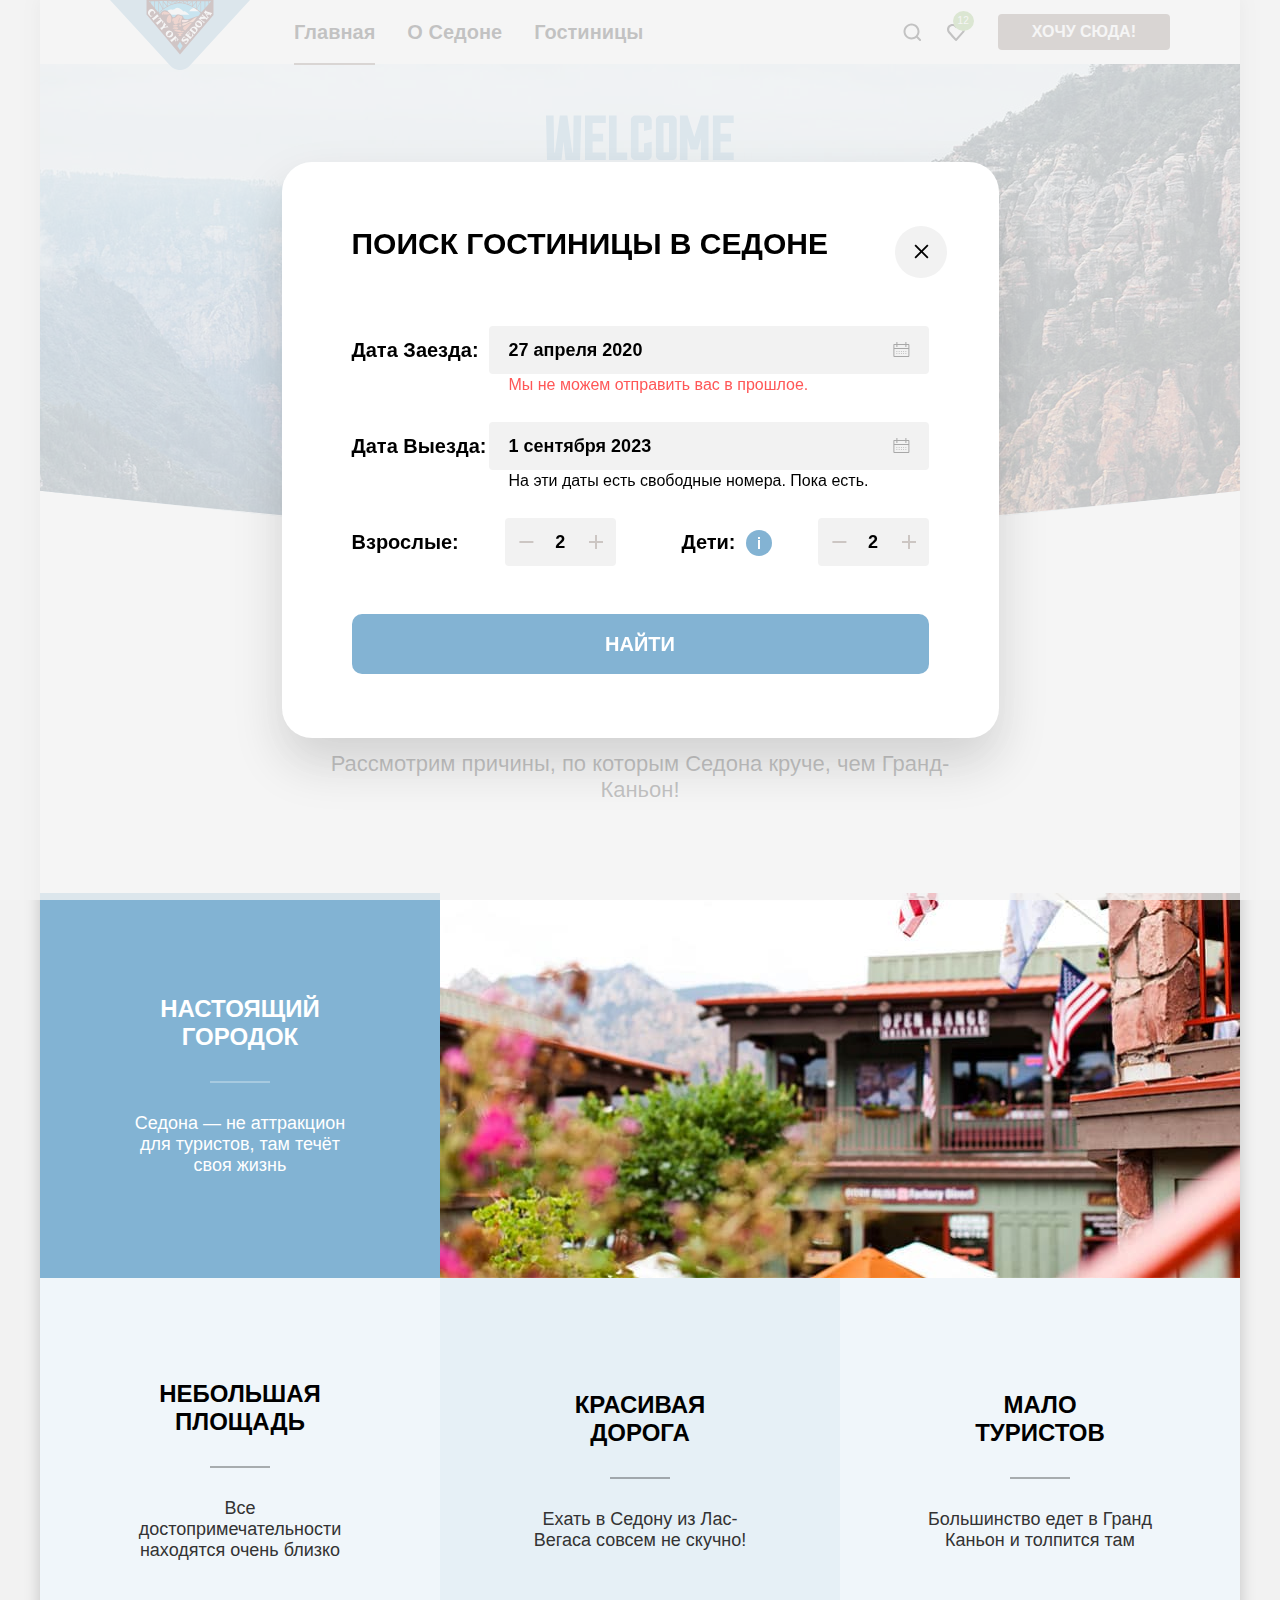
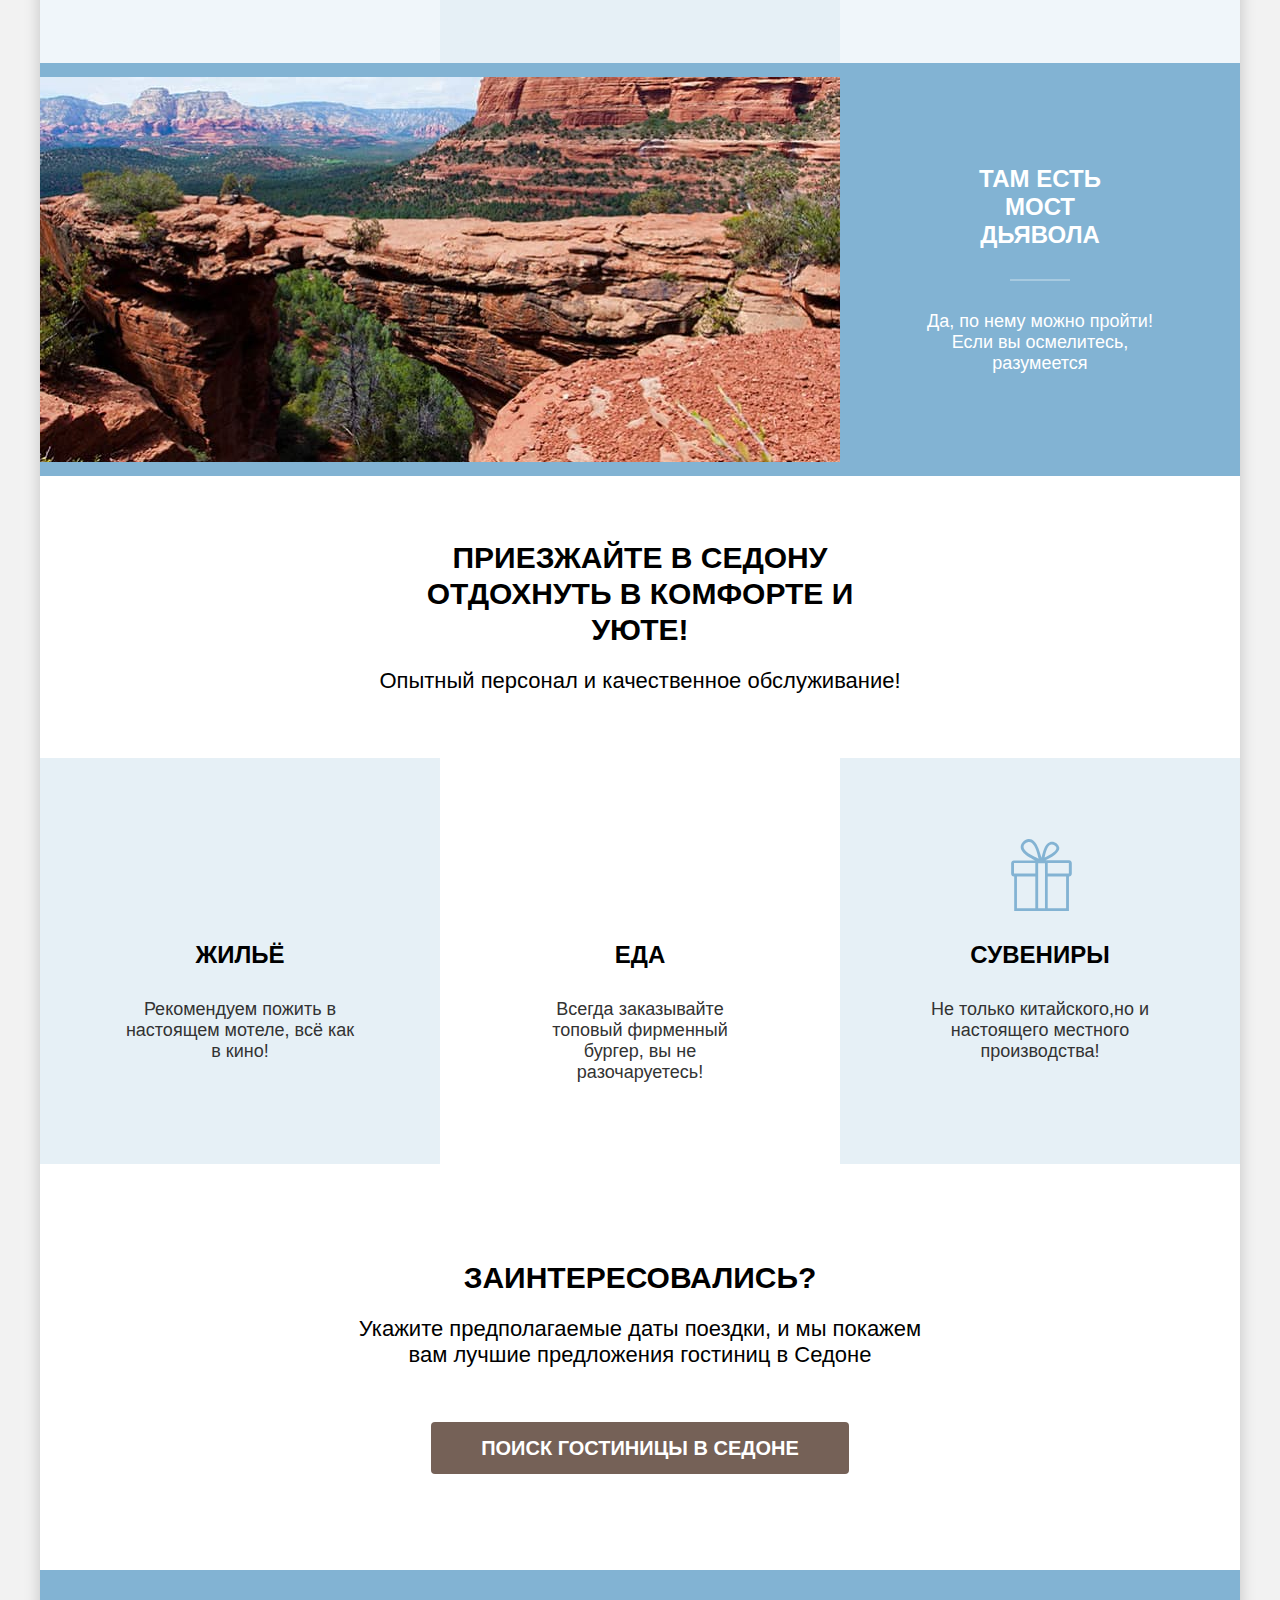
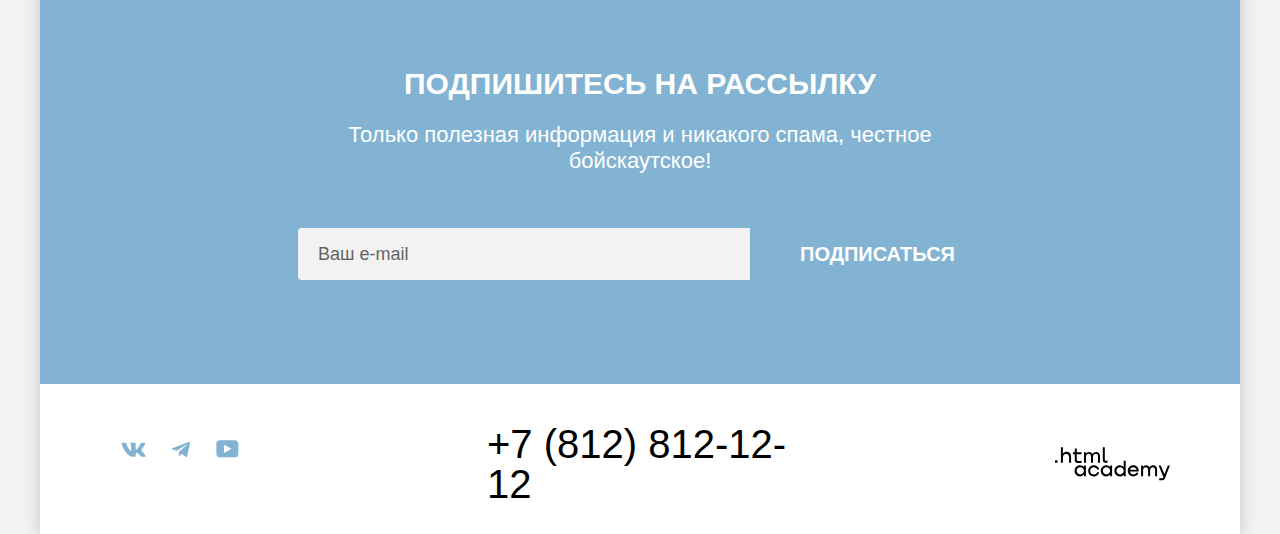
==== index.html @ e17eae59 "add fav icon" ====
<!DOCTYPE html>
<html lang="ru">
  <head>
    <meta charset="utf-8">
    <link rel="stylesheet" href="styles/styles.css">
    <link rel="icon" href="favicon.ico">
    <title>HTML Academy: Седона</title>
  </head>
  <body>
    <div class="page-container">
      <!-- Хедер -->
      <header class="header">
        <nav class="navigation">
          <div class="navigation-site-wraper">
            <img src="images/logo.svg" width="140" height="70" alt="Логотип города Седона">
            <ul class="navigation-list">
              <li class="navigation-item">
                <a class="navigation-link current" href="#">Главная</a>
              </li>
              <li class="navigation-item">
                <a class="navigation-link" href="#">О Седоне</a>
              </li>
              <li class="navigation-item">
                <a class="navigation-link" href="catalog.html">Гостиницы</a>
              </li>
            </ul>
          </div>
          <ul class="user-actions-list">
            <li class="user-actions-item">
              <a class="user-navigation-link" href="#">
                <span class="visually-hidden">Поиск</span>
                <svg class="user-navigation-icon" aria-hidden="true" focusable="false" xmlns="http://www.w3.org/2000/svg" width="18" height="18" fill="none" viewBox="0 0 18 18"><path d="m18.5 17.008-3.7-3.68c1-1.292 1.7-2.983 1.7-4.872C16.5 4.08 12.9.5 8.5.5s-8 3.68-8 8.055c0 4.376 3.6 7.956 8 7.956 1.8 0 3.5-.597 4.9-1.69l3.7 3.679 1.4-1.492Zm-10-2.486c-3.3 0-6-2.685-6-5.967 0-3.282 2.7-5.967 6-5.967s6 2.685 6 5.967c0 3.282-2.7 5.967-6 5.967Z"/></svg>
              </a>
            </li>
            <li class="user-actions-item">
              <a class="user-navigation-link" href="#">
                <span class="visually-hidden">Избранное</span>
                <span class="quantity-likes">12</span>
                <svg class="user-navigation-icon" aria-hidden="true" focusable="false" xmlns="http://www.w3.org/2000/svg" width="18" height="17" fill="none" viewBox="0 0 18 17"><path d="M8.9 17c-.3 0-.6-.1-.8-.4-5.4-6.1-6.7-7.5-7-7.9C.4 7.8 0 6.6 0 5.4 0 2.4 2.4 0 5.5 0 6.8 0 8 .5 9 1.3 10 .5 11.3 0 12.5 0c3 0 5.5 2.4 5.5 5.4 0 1.3-.5 2.5-1.3 3.4l-7 7.9c-.2.2-.4.3-.8.3Zm-6-9.5c.3.4 3.5 4 6.1 6.9l6.2-7c.5-.5.7-1.2.7-2 0-1.8-1.5-3.3-3.3-3.3-1 0-2 .5-2.7 1.3-.3.3-.6.4-.9.4-.3 0-.6-.2-.8-.4-.7-.8-1.7-1.3-2.7-1.3-1.8 0-3.3 1.5-3.3 3.3-.1.9.3 1.6.7 2.1-.1 0-.1 0 0 0Z"/></svg>
              </a>
            </li>
            <li class="user-actions-item">
              <a href="#" class="user-button">Хочу сюда!</a>
            </li>
          </ul>

        </nav>
      </header>

      <!-- Основние содержание -->
      <main class="main-container">
        <section class="hero">
          <h1 class="visually-hidden">Седона - город в Аризоне</h1>
          <img class="welcome-image" src="images/welcome.svg" width="458" height="352" alt="Welcome to the gorgeous Sedona, because the Grand Canyon sucks!">
        </section>
        <!-- Блок приемуществ -->
        <section class="advantages">
          <h2 class="visually-hidden">Приемущества</h2>
          <div class="advantages-description-wraper">
            <p class="section-title">Седона — небольшой городок в Аризоне,
            заслуживающий большего!</p>
            <p class="section-description">Рассмотрим причины, по которым Седона круче, чем Гранд-Каньон!</p>
          </div>
          <ul class="advantages-list">
            <li class="advantages-item advantages-background">
              <div class="advantages-wraper">
                <h3 class="advantages-title">Настоящий городок</h3>
                <p class="advantages-description">Седона — не аттракцион для туристов, там течёт своя жизнь</p>
              </div>
              <img src="images/photo-1.jpg" width="800" height="385" alt="Улица с домами Седоны">
            </li>
            <li class="advantages-item">
              <div class="advantages-wraper">
                <h3 class="advantages-title">Небольшая площадь</h3>
                <p class="advantages-description">Все достопримечательности находятся очень близко</p>
              </div>
            </li>
            <li class="advantages-item background-modified">
              <div class="advantages-wraper">
                <h3 class="advantages-title">Красивая дорога</h3>
                <p class="advantages-description">Ехать в Седону из Лас-Вегаса совсем не скучно!</p>
              </div>
            </li>
            <li class="advantages-item">
              <div class="advantages-wraper">
                <h3 class="advantages-title">Мало туристов</h3>
                <p class="advantages-description">Большинство едет в Гранд Каньон и толпится там</p>
              </div>
            </li>
            <li class="advantages-item advantages-background rewerse">
              <div class="advantages-wraper">
                <h3 class="advantages-title">Там есть <br> мост дьявола</h3>
                <p class="advantages-description">Да, по нему можно пройти! Если вы осмелитесь, разумеется</p>
              </div>
              <img src="images/photo-2.jpg" width="800" height="385" alt="Каньон и мост дьявола">
            </li>
          </ul>
          <div class="second-title-wraper">
            <p class="section-title">Приезжайте в Седону отдохнуть в комфорте и уюте!</p>
            <p class="section-description">Опытный персонал и качественное обслуживание!</p>
          </div>
          <ul class="advantages-invitation-list">
            <li class="advantages-invitation-item background-modified">
              <div class="invitation-item-wraper">
                <h3 class="advantages-title">Жильё</h3>
                <p class="advantages-description">Рекомендуем пожить в настоящем мотеле, всё как в кино!</p>
              </div>
            </li>
            <li class="advantages-invitation-item">
              <div class="invitation-item-wraper">
                <h3 class="advantages-title">Еда</h3>
                <p class="advantages-description">Всегда заказывайте топовый фирменный бургер, вы не разочаруетесь!</p>
              </div>
            </li>
            <li class="advantages-invitation-item background-modified">
              <div class="invitation-item-wraper">
                <h3 class="advantages-title">Сувениры</h3>
                <p class="advantages-description">Не только китайского,но и настоящего местного производства!</p>
              </div>
            </li>
          </ul>
        </section>
        <!-- Блок поиск отеля -->
        <section class="search-hotel">
          <h2 class="visually-hidden">Поиск гостиницы в Седоне</h2>
          <div class="search-hotel-wraper">
            <p class="section-title">Заинтересовались?</p>
            <p class="section-description">Укажите предполагаемые даты поездки, и мы покажем вам лучшие предложения гостиниц в Седоне</p>
            <a href="catalog.html" class="search-link">Поиск гостиницы в Седоне</a>
          </div>
        </section>
        <!-- Блок подписки -->
        <section class="subscrible background">
          <div class="subscrible-wraper">
            <h2 class="section-title">Подпишитесь на рассылку</h2>
            <p class="section-description">Только полезная информация и никакого спама, честное бойскаутское!</p>
            <form class="subscrible-form" action="https://echo.htmlacademy.ru/" method="post">
              <label class="visually-hidden" for="email-subscrible">Укажите ваш email</label>
              <input type="email" class="input-email" name="email" id="email-subscrible" placeholder="Ваш e-mail" required>
              <button type="submit" class="subscrible-button">Подписаться</button>
            </form>
          </div>
        </section>
      </main>

      <!-- Подвал -->
      <footer class="footer">
        <div class="footer-wraper">
          <ul class="social-list">
            <li class="social-item">
              <a href="https://vk.com/htmlacademy" class="footer-social-link">
                <svg class="social-icon" aria-hidden="true" focusable="false" xmlns="http://www.w3.org/2000/svg" width="25" height="15" fill="none" viewBox="0 0 25 15"><path fill-rule="evenodd" d="M24.116 1.804c.166-.546 0-.948-.795-.948h-2.625c-.668 0-.976.347-1.143.73 0 0-1.335 3.196-3.226 5.272-.612.602-.89.793-1.224.793-.167 0-.418-.19-.418-.738V1.804c0-.656-.184-.948-.74-.948H9.817c-.417 0-.668.304-.668.593 0 .621.946.765 1.043 2.513V7.76c0 .833-.153.984-.487.984-.89 0-3.055-3.21-4.34-6.885-.249-.715-.5-1.003-1.172-1.003H1.566c-.75 0-.9.347-.9.73 0 .682.89 4.07 4.145 8.551 2.17 3.06 5.225 4.72 8.008 4.72 1.67 0 1.875-.369 1.875-1.004V11.54c0-.737.158-.884.687-.884.39 0 1.057.192 2.615 1.667 1.78 1.75 2.073 2.533 3.075 2.533h2.625c.75 0 1.126-.368.91-1.096-.238-.724-1.088-1.775-2.215-3.022-.612-.71-1.53-1.475-1.809-1.858-.389-.49-.278-.71 0-1.147 0 0 3.2-4.426 3.533-5.929h.001Z" clip-rule="evenodd"/></svg>
                <span class="visually-hidden">Вконтакте</span>
              </a>
            </li>
            <li class="social-item">
              <a href="https://t.me/htmlacademy " class="footer-social-link">
                <svg class="social-icon" aria-hidden="true" focusable="false" xmlns="http://www.w3.org/2000/svg" width="18" height="17" fill="none" viewBox="0 0 18 17"><path d="M16.785.956.84 7.104C-.248 7.541-.24 8.148.64 8.42l4.094 1.277 9.472-5.976c.448-.272.857-.126.52.173l-7.673 6.925H7.05l.002.001-.283 4.22c.414 0 .597-.19.829-.414l1.988-1.934 4.136 3.055c.762.42 1.31.205 1.5-.706l2.715-12.795c.278-1.114-.425-1.618-1.153-1.29Z"/></svg>
                <span class="visually-hidden">Телеграм</span>
              </a>
            </li>
            <li class="social-item">
              <a href="https://www.youtube.com/user/htmlacademyru" class="footer-social-link">
                <svg class="social-icon" aria-hidden="true" focusable="false" xmlns="http://www.w3.org/2000/svg" width="23" height="18" fill="none" viewBox="0 0 23 18"><path d="M18.94.356H3.507C1.647.356.333 1.95.333 3.756V13.85c0 1.913 1.314 3.506 3.174 3.506H19.16c1.642 0 3.174-1.593 3.174-3.4v-10.2c-.219-1.806-1.532-3.4-3.393-3.4ZM7.995 12.894V4.819l7.333 4.037-7.333 4.038Z"/></svg>
                <span class="visually-hidden">Ютуб</span>
              </a>
            </li>
          </ul>
          <div class="phone-wraper">
            <a href="tel:+78128121212" class="phone-link">+7 (812) 812-12-12</a>
          </div>
          <a href="https://htmlacademy.ru/" class="footer-logo-link">
            <svg class="academy-logo" aria-hidden="true" focusable="false" xmlns="http://www.w3.org/2000/svg" width="115" height="34" fill="none" viewBox="0 0 115 34"><path d="M0 13.256v2.6h2.5v-2.6H0ZM11.6 4.856c-1.6 0-2.8.7-3.6 1.7h-.1v-6.2h-2v15.5h2v-5.3c0-2.1 1.3-3.6 3.3-3.6 1.8 0 2.9 1.4 2.9 3.2v5.7h2v-6.1c.1-3-1.8-4.9-4.5-4.9ZM26.6 5.156h-4.8v-3.7h-2v3.8h-1.9v2h1.9v6c0 1.7 1 2.7 2.7 2.7h4.1v-2h-3.7c-.7 0-1.1-.4-1.1-1.1v-5.7h4.8v-2ZM41.1 4.956c-1.6 0-2.9.8-3.5 2.1h-.1c-.6-1.2-1.8-2.1-3.4-2.1-1.4 0-2.5.8-3.1 1.8h-.1v-1.6H29v10.6h2v-5.4c0-2 1-3.5 2.6-3.5 1.5 0 2.4 1 2.4 2.6v6.3h2v-5.6c0-2.4 1.4-3.3 2.6-3.3 1.5 0 2.4 1 2.4 2.6v6.3h2v-6.5c.1-2.5-1.4-4.3-3.9-4.3ZM47.8 13.056c0 1.7 1 2.7 2.8 2.7h2v-2h-1.7c-.7 0-1.1-.4-1.1-1.1V.356h-2v12.7ZM28.9 20.056c-.9-1.1-2.2-1.8-3.9-1.8-3.1 0-5.4 2.3-5.4 5.6s2.3 5.6 5.4 5.6c1.8 0 3-.8 3.8-1.9h.1v1.6h2v-10.6h-2v1.5Zm-3.6 7.4c-2.2 0-3.6-1.6-3.6-3.6s1.4-3.6 3.6-3.6 3.6 1.6 3.6 3.6c0 1.9-1.4 3.6-3.6 3.6ZM44.2 22.356c-.5-2.4-2.6-4.1-5.4-4.1-3.4 0-5.6 2.5-5.6 5.6 0 3.1 2.2 5.6 5.6 5.6 2.8 0 4.9-1.8 5.4-4.2h-2.1c-.4 1.3-1.7 2.3-3.3 2.3-2.2 0-3.6-1.6-3.6-3.6s1.4-3.6 3.6-3.6c1.6 0 2.8 1 3.3 2.2h2.1v-.2ZM55.1 20.056c-.9-1.1-2.2-1.8-3.9-1.8-3.1 0-5.4 2.3-5.4 5.6s2.3 5.6 5.4 5.6c1.8 0 3-.8 3.8-1.9h.1v1.6h2v-10.6h-2v1.5Zm-3.6 7.4c-2.2 0-3.6-1.6-3.6-3.6s1.4-3.6 3.6-3.6 3.6 1.6 3.6 3.6c0 1.9-1.5 3.6-3.6 3.6ZM68.7 20.156c-.9-1.1-2.2-1.9-3.9-1.9-3.1 0-5.4 2.3-5.4 5.6s2.2 5.6 5.4 5.6c1.7 0 3-.8 3.8-1.8h.1v1.5h2v-15.4h-2v6.4Zm-3.6 7.3c-2.2 0-3.6-1.6-3.6-3.6s1.4-3.6 3.6-3.6 3.6 1.6 3.6 3.6c-.1 2-1.5 3.6-3.6 3.6ZM78.3 18.256c-3.3 0-5.5 2.5-5.5 5.6 0 3 2.1 5.6 5.5 5.6 2.5 0 4.5-1.3 5.2-3.6h-2.1c-.5 1-1.6 1.6-3 1.6-1.9 0-3.3-1.3-3.4-2.9h8.8c.2-3.6-2-6.3-5.5-6.3Zm0 1.9c1.7 0 3 1 3.3 2.6h-6.5c.3-1.5 1.5-2.6 3.2-2.6ZM98.2 18.256c-1.6 0-2.9.8-3.6 2h-.1c-.6-1.2-1.8-2-3.4-2-1.4 0-2.5.7-3.1 1.8v-1.5h-1.9v10.6h2v-5.4c0-2 1-3.4 2.6-3.5 1.5 0 2.4 1 2.4 2.6v6.3h2v-5.6c0-2.4 1.4-3.3 2.6-3.3 1.5 0 2.4 1 2.4 2.6v6.3h2v-6.5c.1-2.6-1.4-4.4-3.9-4.4ZM109.4 27.356l-3.6-8.9h-2.2l4.8 11.6c-.3.9-.7 1.2-1.7 1.2h-2.5v2h2.5c1.8 0 2.8-.8 3.5-2.6l4.7-12.2h-2.1l-3.4 8.9Z"/></svg>
          </a>
        </div>
      </footer>
    </div>

    <div class="modal-container modal-container-close">
      <div class="modal modal-auth">
        <button class="modal-button-close">
          <span class="visually-hidden">Закрыть</span>
          <svg xmlns="http://www.w3.org/2000/svg" width="20" height="20" fill="none" viewBox="0 0 20 20"><path fill="#000" d="M17.49 4.783 16.198 3.49l-5.707 5.707-5.708-5.707L3.49 4.783l5.708 5.708-5.708 5.707 1.293 1.293 5.708-5.708 5.707 5.708 1.293-1.293-5.708-5.707 5.708-5.708Z"/></svg>
        </button>
        <section class="modal-content">
          <h2 class="modal-title">Поиск гостиницы в Седоне</h2>
          <form class="modal-form" action="https://echo.htmlacademy.ru/" method="post">

            <fieldset class="fild-group">
              <legend class="visually-hidden">Дата заезда</legend>
              <label class="fild-group-label" for="label-arrival">
                <span class="input-label">Дата заезда:</span>
                <span class="input-icon"><svg xmlns="http://www.w3.org/2000/svg" width="17" height="15" fill="none" viewBox="0 0 17 15"><path fill="#000" d="M6.143 10c.3 0 .5-.2.5-.5s-.2-.5-.5-.5-.5.2-.5.5.2.5.5.5Z"/><path fill="#000" d="M15.393 2h-2V0h-1v2h-8V0h-1v2h-2c-.6 0-1 .4-1 1v11c0 .5.4 1 1 1h14c.5 0 1-.5 1-1V3c0-.6-.5-1-1-1Zm0 12h-14V7h14v7Zm-14-8V3h2v2h1V3h8v2h1V3h2v3h-14Z"/><path fill="#000" d="M8.393 10c.3 0 .5-.2.5-.5s-.2-.5-.5-.5-.5.2-.5.5.2.5.5.5ZM10.643 10c.3 0 .5-.2.5-.5s-.2-.5-.5-.5-.5.2-.5.5.2.5.5.5ZM6.143 11c-.3 0-.5.2-.5.5s.2.5.5.5.5-.2.5-.5-.2-.5-.5-.5ZM3.893 10c.3 0 .5-.2.5-.5s-.2-.5-.5-.5-.5.2-.5.5.2.5.5.5ZM3.893 11c-.3 0-.5.2-.5.5s.2.5.5.5.5-.2.5-.5-.2-.5-.5-.5ZM8.393 11c-.3 0-.5.2-.5.5s.2.5.5.5.5-.2.5-.5-.2-.5-.5-.5ZM10.643 11c-.3 0-.5.2-.5.5s.2.5.5.5.5-.2.5-.5-.2-.5-.5-.5ZM12.893 10c.3 0 .5-.2.5-.5s-.2-.5-.5-.5-.5.2-.5.5.2.5.5.5ZM12.893 11c-.3 0-.5.2-.5.5s.2.5.5.5.5-.2.5-.5-.2-.5-.5-.5Z"/></svg></span>
                <input class="fild-booking-date" name="arrival date" type="text" id="label-arrival" value="27 апреля 2020" placeholder="Укажите дату" required>
              </label>
              <span class="warning-input message-error">Мы не можем отправить вас в прошлое.</span>
            </fieldset>

            <fieldset class="fild-group">
              <legend class="visually-hidden">Дата выезда</legend>
              <label class="fild-group-label" for="label-departure">
                <span class="input-label">Дата выезда:</span>
                <span class="input-icon"><svg xmlns="http://www.w3.org/2000/svg" width="17" height="15" fill="none" viewBox="0 0 17 15"><path fill="#000" d="M6.143 10c.3 0 .5-.2.5-.5s-.2-.5-.5-.5-.5.2-.5.5.2.5.5.5Z"/><path fill="#000" d="M15.393 2h-2V0h-1v2h-8V0h-1v2h-2c-.6 0-1 .4-1 1v11c0 .5.4 1 1 1h14c.5 0 1-.5 1-1V3c0-.6-.5-1-1-1Zm0 12h-14V7h14v7Zm-14-8V3h2v2h1V3h8v2h1V3h2v3h-14Z"/><path fill="#000" d="M8.393 10c.3 0 .5-.2.5-.5s-.2-.5-.5-.5-.5.2-.5.5.2.5.5.5ZM10.643 10c.3 0 .5-.2.5-.5s-.2-.5-.5-.5-.5.2-.5.5.2.5.5.5ZM6.143 11c-.3 0-.5.2-.5.5s.2.5.5.5.5-.2.5-.5-.2-.5-.5-.5ZM3.893 10c.3 0 .5-.2.5-.5s-.2-.5-.5-.5-.5.2-.5.5.2.5.5.5ZM3.893 11c-.3 0-.5.2-.5.5s.2.5.5.5.5-.2.5-.5-.2-.5-.5-.5ZM8.393 11c-.3 0-.5.2-.5.5s.2.5.5.5.5-.2.5-.5-.2-.5-.5-.5ZM10.643 11c-.3 0-.5.2-.5.5s.2.5.5.5.5-.2.5-.5-.2-.5-.5-.5ZM12.893 10c.3 0 .5-.2.5-.5s-.2-.5-.5-.5-.5.2-.5.5.2.5.5.5ZM12.893 11c-.3 0-.5.2-.5.5s.2.5.5.5.5-.2.5-.5-.2-.5-.5-.5Z"/></svg></span>
                <input class="fild-booking-date" name="date departure" type="text" id="label-departure" value="1 сентября 2023" placeholder="Укажите дату" required>
              </label>
              <span class="warning-input message">На эти даты есть свободные номера. Пока есть.</span>
            </fieldset>
            <div class="quantity-human-wraper">
              <fieldset class="fild-group">
                <legend class="visually-hidden">Количество взрослых</legend>
                <label class="number-adalts-label" for="adalts-quantity">
                  <span class="adalts-label">Взрослые:</span>
                  <button class="button-minus" type="button">
                    <svg xmlns="http://www.w3.org/2000/svg" width="20" height="20" fill="none" viewBox="0 0 20 20"><path class="minus-icon" d="M3.393 9v2h14V9h-14Z"/></svg>
                  </button>
                  <button class="button-plus" type="button">
                    <svg xmlns="http://www.w3.org/2000/svg" width="14" height="14" fill="none" viewBox="0 0 14 14"><path class="pluse-icon" d="M14 6H8V0H6v6H0v2h6v6h2V8h6V6Z"/></svg>
                  </button>
                  <input class="number-adalts" type="number" id="adalts-quantity" value="2">
                </label>
              </fieldset>

              <fieldset class="fild-group">
                <legend class="visually-hidden">Количество детей</legend>
                <label class="number-children-label" for="children-quantity">
                    <span class="children-label form-label-icon">Дети:
                      <span class="tooltip">
                        <button class="tooltip-toggle" type="button" aria-labelledby="tooltip-label-date">
                          <svg class="tooltip-icon" xmlns="http://www.w3.org/2000/svg" width="2" height="12" fill="none" viewBox="0 0 2 12"><path fill="#fff" fill-rule="evenodd" d="M0 0h2v2H0V0Zm2 12H0V3h2v9Z" clip-rule="evenodd"/></svg>
                        </button>
                        <span class="tooltip-text">
                          <span class="tooltip-figure" role="tooltip" id="tooltip-label-date"></span>
                          Укажите количество детей, которые будут с вами, возраст которых от 6 до 18 лет. Дети до 6 лет размещаются бесплатно.
                        </span>
                      </span>
                    </span>
                  <button class="button-minus" type="button">
                    <svg xmlns="http://www.w3.org/2000/svg" width="20" height="20" fill="none" viewBox="0 0 20 20"><path class="minus-icon" d="M3.393 9v2h14V9h-14Z"/></svg>
                  </button>
                  <button class="button-plus" type="button">
                    <svg xmlns="http://www.w3.org/2000/svg" width="14" height="14" fill="none" viewBox="0 0 14 14"><path class="pluse-icon" d="M14 6H8V0H6v6H0v2h6v6h2V8h6V6Z"/></svg>
                  </button>
                  <input class="number-children" type="number" id="children-quantity" value="2">
                </label>
              </fieldset>
            </div>
            <button class="submit-booking-btn" type="submit">Найти</button>
          </form>
        </section>
      </div>
    </div>
  </body>
</html>
---- styles/styles.css ----
@font-face {
  font-family: "PT Sans";
  font-style: normal;
  font-weight: 400;
  src: url(../fonts/ptsans-400.woff2) format("woff2");
  font-display: swap;
}

@font-face {
  font-family: "PT Sans";
  font-style: normal;
  font-weight: 700;
  src: url("../fonts/ptsans-700.woff2") format("woff2");
  font-display: swap;
}

html {
  height: 100%;
}

body {
  font-family: "PT Sans", sans-serif;
  font-size: 18px;
  line-height: 21px;
  font-weight: 400;
  font-style: normal;
  color: #000000;
  background-color: #f2f2f2;

  margin: 0;
  height: 100%;
}

.page-container {
  width: 1200px;
  margin: 0 auto;
  min-height: 100%;

  background-color: #ffffff;
  box-shadow: 0 0 15px rgba(0,0,0,0.2);
  display: flex;
  flex-direction: column;
}

 .visually-hidden {
  position: absolute;
  width: 1px;
  height: 1px;
  margin: -1px;
  padding: 0;
  border: 0;
  clip: rect(0 0 0 0);
  overflow: hidden;
}

/* header */

.header {
  position: relative;
}

.navigation {
  display: flex;
  justify-content: space-between;
  width: 1060px;
  margin: 0 auto;
}

.navigation-site-wraper {
  display: flex;
  width: 600px;
  gap: 28px;
}

.navigation-site-wraper img {
  margin-bottom: -6px;
  z-index: 1;
}

.navigation-list {
  display: flex;
  flex-wrap: wrap;
  margin: 0;
  padding: 0;
  list-style-type: none;
}

.navigation-link {
  font-size: 20px;
  line-height: 24px;
  font-weight: 700;
  display: block;
  padding: 20px 16px;
  color: #000;
  text-decoration: none;
  position: relative;
}

.user-navigation-link {
  display:block;
  position: relative;
  min-width: 20px;
  min-height: 20px;
  padding: 22px 12px;
}

.user-navigation-icon {
  fill: #000;
}

.user-navigation-link:hover  .user-navigation-icon{
  fill: #615048;
}

.user-navigation-link:active  .user-navigation-icon{
  fill: #615048;
  opacity: 0.3;
}

.quantity-likes {
  position: absolute;
  top: 11px;
  right: 4px;
  font-size: 10px;
  font-weight: 400;
  line-height: 10px;
  color: #fff;
  padding: 5px;
  background-color: #7DB54F;
  border-radius: 50%;
  z-index: 1;
}

.user-navigation-icon {
  position: absolute;
  top: 0;
  right: 0;
  bottom: 0;
  left: 0;
  margin: auto;
}

.navigation-link.current::before {
  position: absolute;
  content: "";
  right: 16px;
  bottom: -1px;
  left: 16px;
  height: 2px;
  background-color: #756257;
  z-index: 1;
}

.user-actions-list {
  display: flex;
  flex-wrap: wrap;
  max-width: 300px;
  list-style-type: none;
  margin: 0;
  padding: 0;
}

.user-actions-item {
  min-width: 44px;
  min-height: 64px;
}

.user-button {
  display: block;
  font-size: 16px;
  font-weight: 700;
  font-family: inherit;
  text-transform: uppercase;
  background-color: #756157;
  margin: 14px 0 14px 20px;
  padding: 8px 34px;
  border-radius: 4px;
  line-height: 20px;
  color: #fff;
  text-decoration: none;
}

/* main */
/* section hero */
.main-container {
  flex-grow: 1;
}

.hero {
  padding-top: 51px;
  padding-bottom: 82px;
  background-image: url("../images/index_background.jpg");
  background-size: cover;
  background-repeat: no-repeat;
  background-color: #82B3D3;
  clip-path: polygon(50% 0%, 100% 0, 100% 88%, 79% 93.5%, 79% 88.5%, 50% 100%, 21% 88.5%, 21% 93.5%, 0 88%, 0 0);
}

.welcome-image {
  display: block;
  margin: 0 auto;
}

/* sections advantages */

.advantages-description-wraper {
  width: 651px;
  padding: 69px 0;
  margin: 0 auto 21px;
}

.section-title {
  font-size: 30px;
  font-weight: 700;
  line-height: 36px;
  text-transform: uppercase;
  text-align: center;
  margin: 0 auto;
  margin-bottom: 25px;
}

.section-description {
  font-size: 22px;
  line-height: 26px;
  text-align: center;
  margin: 0;
}

/* advantages second */

.advantages-list {
  margin: 0;
  padding: 0;
  list-style-type: none;

  display: flex;
  flex-wrap: wrap;
}

.advantages-item {
  background-color: #83B3D31F;
  width: 400px;
}

.advantages-background {
  color: #fff;
  background-color: #82B3D3;

  display: flex;
  width: 1200px;
}

.advantages-wraper {
  display: flex;
  flex-direction: column;
  justify-content: center;
  padding: 102px 85px;
  min-width: 230px;
  min-height: 181px;

}

.advantages-background .advantages-description {
  color: #fff;
}

.advantages-background img {
  margin: auto;
}

.rewerse img{
  order: -1;
}

.advantages-invitation-list {
  display: flex;
  flex-wrap: wrap;
  list-style-type: none;
  margin: 0;
  padding: 0;
}

.advantages-invitation-item {
  width: 400px;
}

.invitation-item-wraper {
  display: flex;
  flex-direction: column;
  justify-content: end;
  min-width: 230px;
  min-height: 223px;
  padding: 81px 85px;
  position: relative;
}

.advantages-invitation-item:nth-child(1) .invitation-item-wraper::before {
  content: "";
  display: block;
  margin: 0 auto;
  margin-bottom: 30px;
  background-image: url(../images/advantage_icon1.svg);
  background-repeat: no-repeat;
  width: 75px;
  height: 72px;
}

.advantages-invitation-item:nth-child(2) .invitation-item-wraper::before {
  content: "";
  display: block;
  margin: 0 auto;
  margin-bottom: 30px;
  background-image: url(../images/advantage_icon2.svg);
  background-repeat: no-repeat;
  width: 75px;
  height: 72px;
}
.advantages-invitation-item:nth-child(3) .invitation-item-wraper::before {
  content: "";
  display: block;
  margin: 0 auto;
  margin-bottom: 30px;
  background-image: url(../images/advantage_icon3.svg);
  background-repeat: no-repeat;
  width: 75px;
  height: 72px;
}

.invitation-item-wraper .advantages-title {
  margin-bottom: 30px;
}

.invitation-item-wraper .advantages-description {
  margin-top: 0;
}
.background-modified {
  background-color: #83B3D333;
}

.advantages-title {
  font-size: 24px;
  line-height: 28px;
  margin: 0 auto;
  width: 175px;
  text-align: center;
  text-transform: uppercase;
  position: relative;
}

.advantages-list .advantages-title::after {
  display: block;
  content: "";
  margin: 0 auto;
  margin-top: 30px;
  margin-bottom: 30px;
  background-color: rgba(0, 0, 0, 0.3);
  width: 60px;
  height: 2px;
}

.advantages-background .advantages-title::after {
  display: block;
  content: "";
  margin: 0 auto;
  margin-top: 30px;
  margin-bottom: 30px;
  background-color: rgba(255, 255, 255, 0.3);
  width: 60px;
  height: 2px;
}

.advantages-description {
  box-sizing: border-box;
  font-size: 18px;
  line-height: 21px;
  margin: 0;
  text-align: center;
  color: #333;
}

.second-title-wraper {
  width: 651px;
  padding: 64px 0;
  margin: 0 auto;
}

.second-title-wraper .section-title {
  margin-bottom: 20px;
  width: 505px;
}


/* section search hotel */

.search-hotel-wraper {
  width: 592px;
  margin: 96px auto;
  text-align: center;
}

.search-hotel-wraper .section-title {
  margin-bottom: 20px;
}

.search-hotel-wraper .section-description {
  margin-bottom: 54px;
}

.search-link {
  display: inline-block;
  font-size: 20px;
  font-weight: 700;
  line-height: 36px;
  text-transform: uppercase;
  padding: 8px 50px;
  border-radius: 4px;
  color: #fff;
  text-decoration: none;
  background-color: #756157;
}

/* subscrible-section */

.subscrible {
  background-color: #82B3D3;
  color: #fff;
}

.subscrible.background {
  background-image: url(../images/subscribe_background.jpg);
  background-size: cover;
  background-repeat: no-repeat;
}

.subscrible-wraper {
  width: 684px;
  margin: 0 auto;
  padding-top: 96px;
  padding-bottom: 104px;
}

.subscrible-wraper .section-title {
  margin-bottom: 20px;
}

.subscrible-wraper .section-description {
  margin-bottom: 54px;
}

.subscrible-form {
  display: flex;
}

.input-email {
  box-sizing: border-box;
  font-family: inherit;
  font-size: 18px;
  font-weight: 400;
  line-height: 24px;
  width: 452px;
  border: none;
  background-color: #f2f2f2;
  padding: 12px 20px;
  border-radius: 4px 0 0 4px;
}

.input-email::placeholder {
  color: #000;
  opacity: 0.6;
}

.subscrible-button {
  width: 232px;
  font-size: 20px;
  font-weight: 700;
  line-height: 36px;
  text-transform: uppercase;
  color: #fff;
  font-family: inherit;
  background-color: #82B3D3;
  border: none;
  padding: 8px 50px;
  display: inline-block;
}

/* footer */

.footer-wraper {
  width: 1060px;
  margin: 40px auto 30px;

  display: flex;
  justify-content: space-between;
}

.social-list {
  display: flex;
  flex-wrap: wrap;
  min-width: 142px;
  max-width: 188px;
  list-style-type: none;
  margin: 5px 0;
  padding: 0;
}

.social-item {
  min-width: 47px;
  min-height: 40px;
}

.social-item a {
  display: block;
  position: relative;
  padding: 20px 11px;
}

.social-icon {
  position: absolute;
  top: 0;
  right: 0;
  bottom: 0;
  left: 0;
  margin: auto;
  fill: #83B3D3;
}

.phone-wraper {
  width: 333px;
  display: flex;
  flex-wrap: wrap;
  align-items: center;
}

.phone-wraper .phone-link {
  font-size: 40px;
  line-height: 40px;
  color:#000;
  text-decoration: none;
}

.footer-logo-link {
  display: block;
  position: relative;
  width: 115px;
  margin: 8px 0;
}

.academy-logo {
  position: absolute;
  top: 0;
  right: 0;
  bottom: 0;
  left: 0;
  margin: auto;
  fill: #000000;

}

/* hover buttons */

.user-button:hover,
.search-link:hover,
.read-more:hover {
  background-color: #615048;
}

.user-button:focus,
.search-link:focus,
.read-more.focus {
  background-color: #615048;
}

.user-button:active,
.search-link:active,
.read-more:active {
  background-color: #756157;
  color: rgba(255, 255, 255, 0.3);
}

.user-button:not([href]),
.search-link:not([href]),
.read-more:not([href]),
.favourites.current:not([href]),
.search-link:not([href]) {
  background-color: #E5E5E5;
  color: #fff;
}

.favourites.current:hover {
  background-color: #6C9E42;
}

.favourites.current:focus {
  background-color: #6C9E42;
}

.favourites.current:active {
  background-color: #7DB54F;
  color: rgba(255, 255, 255, 0.3);
}

.subscrible-button:hover,
.filter-button-submit:hover,
.favourites:hover,
.pagination-link:hover,
.submit-booking-btn:hover {
  background-color: #68A2CA;
}

.subscrible-button:focus,
.filter-button-submit:focus,
.favourites:focus,
.pagination-link:focus,
.submit-booking-btn:focus {
  background-color: #68A2CA;
}

.submit-booking-btn:focus {
  outline: none;
}

.submit-booking-btn:focus-visible {
  outline: 3px solid #83B3D3;
}

.pagination-link:focus {
  outline: 1px solid #82B3D3;
}

.subscrible-button:active,
.filter-button-submit:active,
.favourites:active,
.pagination-link:active,
.submit-booking-btn:active {
  background-color: #82B3D3;
  color: rgba(255, 255, 255, 0.3);
}

.filter-button-reset:hover {
  color: rgba(255, 255, 255, 0.6);
}

.filter-button-reset:focus {
  outline: 3px solid #83B3D3;
}

.filter-button-reset:focus:not(:focus-visible) {
  outline: none;
}

.filter-button-reset:focus-visible {
  outline: 3px solid #83B3D3;
}

.filter-button-reset:active {
  color: rgba(255, 255, 255, 0.3);
}

.filter-button-reset:disabled,
.filter-button-reset:disabled:active {
  color: rgba(255, 255, 255, 0.3);
}

.subscrible-button:disabled,
.subscrible-button:disabled:active,
.filter-button-submit:disabled {
  background-color: #E5E5E5;
  color: #fff;
}


.breadcrumbs-item a:hover {
  color: rgba(255, 255, 255, 0.6);
}

.breadcrumbs-item a:focus {
  color: rgba(255, 255, 255, 0.6);
  outline: none;
}

.breadcrumbs-item a:active{
  color: rgba(255, 255, 255, 0.3);
}

.footer-social-link:hover .social-icon{
  fill: #68A2CA;
}

.footer-social-link:focus .social-icon{
  fill: #68A2CA;
}

.footer-social-link:active .social-icon{
  fill: rgba(104, 162, 202, 0.3);
}

.phone-link:hover {
  color: #756157;
}

.phone-link:focus {
  color: #756157;
}

.phone-link:active {
  color:  rgba(117, 97, 87, 0.3);
}

.footer-logo-link:hover .academy-logo{
  fill: #756157;
}

.footer-logo-link:focus .academy-logo {
  fill: #756157;
}

.footer-logo-link:active .academy-logo {
  fill: rgba(117, 97, 87, 0.3);
}

/* catalog */

/* main */

/* filter */

.logo-link {
  margin-bottom: -7px;
}

.catalog-filter {
  background-color: #82B3D3;
  background-image: url(../images/filter_background.jpg);
  background-size: cover;
  background-repeat: no-repeat;
  color: #fff;
  padding: 35px 70px 70px;
}

.filter-title {
  font-size: 60px;
  line-height: 78px;
  margin: 0;
  margin-bottom: 8px;
}

.breadcrumbs-list {
  display: flex;
  font-size: 16px;
  list-style-type: none;
  margin: 0;
  margin-bottom: 40px;
  padding: 0;
}

.breadcrumbs-item {
  position: relative;
}

.breadcrumbs-item:after {
  content: "";
  position: absolute;
  top: 6px;
  right: 10px;
  width: 7px;
  height: 10px;
  background-image: url(../images/bread_crumbs_arrow.svg);
  background-repeat: no-repeat;
  background-position: center;
}

.breadcrumbs-item:last-child::after {
  content: none;
}

.breadcrumbs-link-home {
  display: block;
  position: relative;
  padding-top: 3px;
  padding-bottom: 3px;
  width: 13px;
  height: 15px;
  fill: #fff;
  margin-right: 28px;
}

.breadcrumbs-link-home:hover,
.breadcrumbs-link-home:focus  {
  opacity: 0.6;
}

.breadcrumbs-link-home:active {
  opacity: 0.3;
}

.breadcrumbs-icon-home {
  position: absolute;
  top: 0;
  right: 0;
  bottom: 0;
  left: 0;
  margin: auto;
}

.breadcrumbs-item a {
  color: #F2F2F2;
  text-decoration: none;
  margin-right: 28px;
}

.catalog-form-filter {
  width: 1060px;
  margin: 0 auto;

  display: flex;
  flex-wrap: wrap;
}

.form-group {
  min-width: 151px;
  border: none;
  margin: 0;
  margin-right: auto;
  padding: 0;
}

.form-column-margin {
  margin-right: 70px;
}

.form-group-price {
  width: 288px;
  border: none;
  margin: 0;
  margin-right: 70px;
  padding: 0;
}

.form-actions-button {
  width: 191px;
}

.form-name {
  font-size: 20px;
  font-weight: 700;
  line-height: 24px;
  text-transform: capitalize;
  padding: 0;
  margin-bottom: 32px;
}

.form-infrastructure-list {
  list-style-type: none;
  margin: 0;
  padding: 0;
}

.form-infrastructure-item:not(:last-child),
.form-bilding-item:not(:last-child) {
  margin-bottom: 16px;
}

.form-bilding-list {
  list-style-type: none;
  margin: 0;
  padding: 0;
}

.label-text {
  display: block;
  position: relative;
  padding-left: 36px;
  line-height: 23px;
}

.control-mark {
  position: absolute;
  width: 20px;
  height: 20px;
  background-color: #fff;
  border-radius: 4px;
  top: 2px;
  left: 0;
}

.label-text:hover {
  opacity: 0.6;
}

.label-text:active {
  opacity: 0.3;
}

.label-text:has(input[disabled]) {
  opacity: 0.3;
}

.control-input[type="checkbox"]:focus-visible + .control-mark {
  content: "";
  position: absolute;
  width: 20px;
  height: 20px;
  outline: 3px solid #83B3D3;
  border-radius: 4px;
}

.control-input[type="checkbox"]:checked + .control-mark::before,
.control-input[type="checkbox"]:checked + .control-mark::after {
  position: absolute;
  content: "";
  background-color: #3F5E72;
  height: 2px;
}

.control-input[type="checkbox"]:checked + .control-mark::before {
  rotate: 34deg;
  width: 5px;
  top: 11px;
  left: 5px;
}

.control-input[type="checkbox"]:checked + .control-mark::after {
  rotate: 307deg;
  width: 11px;
  top: 9px;
  left: 7px;
}

.control-mark-radio {
  position: absolute;
  width: 20px;
  height: 20px;
  background-color: #fff;
  border-radius: 50%;
  top: 2px;
  left: 0;
}

.control-input[type="radio"]:focus-visible + .control-mark-radio {
  content: "";
  position: absolute;
  width: 20px;
  height: 20px;
  outline: 3px solid #83B3D3;
  border-radius: 50%;
}

.control-input[type="radio"]:checked + .control-mark-radio::before {
  position: absolute;
  content: "";
  background-color: #3F5E72;
  height: 10px;
  width: 10px;
  top: 5px;
  left: 5px;
  border-radius: 50%;
}

.price-input-wraper {
  display: flex;
  margin-bottom: 44px;
}

.price-input-min,
.price-input-max {
  font: inherit;
  font-size: 18px;
  font-weight: 700;
  line-height: 24px;
  width: 143px;
  height: 48px;
  background-color: #fff;
  box-sizing: border-box;
  margin: 0;
  padding: 12px 38px 12px 20px;
  border: none;
  position: relative;
}

.price-input-min::-webkit-inner-spin-button,
.price-input-max::-webkit-inner-spin-button {
  appearance: none;
  margin: 0;
}

input[type="number"] {
  -moz-appearance: textfield;
}


.price-input-min {
  margin-right: 2px;
  border-radius: 4px 0 0 4px;
}

.price-input-max {
  border-radius: 0 4px 4px 0;
}

.label-number-min,
.label-number-max {
  position: relative;
}

.label-number-min:hover .price-input-min,
.label-number-max:hover .price-input-max{
  background-color: #E6E6E6;
}

.price-input-min:focus,
.price-input-max:focus {
  background-color: #E6E6E6;
  outline: 1px solid #83B3D3;
}

.label-number-min span {
  position: absolute;
  top: 12px;
  left: 106px;
  z-index: 1;
  line-height: 24px;
  color: rgba(0, 0, 0, 0.3);
}

.label-number-max span {
  position: absolute;
  top: 12px;
  right: 20px;
  z-index: 1;
  line-height: 24px;
  color: rgba(0, 0, 0, 0.3);
}

.range-scale {
  position: relative;
  width: 287px;
  height: 4px;
  background-color: rgba(255, 255, 255, 0.3);
}

.range-bar {
  position: absolute;
  height: 4px;
  background-color: #fff;
}

.range-toggle {
  position: absolute;
  width: 20px;
  height: 20px;
  border: none;
  background-color: #fff;
  border-radius: 4px;
  cursor: pointer;
}

.range-toggle:focus,
.range-toggle:active {
  outline: 3px solid #83B3D3;
}

.toggle-min {
  top: -8px;
  left: 0;
}

.toggle-max {
  top: -8px;
  right: 0;
}

.filter-button-submit {
  font-size: 16px;
  font-weight: 700;
  line-height: 20px;
  color: #fff;
  text-transform: uppercase;
  background-color: #82B3D3;
  font-family: inherit;
  border: none;
  border-radius: 4px;
  margin-top: 56px;
  margin-bottom: 32px;
  padding: 8px 50px;
}

.filter-button-reset {
  font-size: 16px;
  font-weight: 700;
  line-height: 20px;
  color: #fff;
  text-transform: uppercase;
  background-color: rgba(255, 255, 255, 0);
  font-family: inherit;
  border: none;
  border-radius: 4px;
  padding: 8px 58px;
}

/* catalog-cards */

/* catalog cards filter */


.catalog-cards {
  display: flex;
  flex-direction: column;
  padding: 50px 70px 60px;
}

.catalog-cards-filter {
  width: 1060px;
  margin: 0 auto;
  margin-bottom: 40px;
  display: flex;
  justify-content: space-between;
}

.cards-filter-wraper {
  display: flex;
  width: 522px;
}

.button-view-list {
  display: flex;
  flex-wrap: wrap;
  width: 160px;
  list-style-type: none;
  gap: 8px;
  margin: 0;
  padding: 0;
}

.view-item-link {
  display: block;
  box-sizing: border-box;
  width: 48px;
  height: 48px;
  border: 2px solid #E5E5E5;
  border-radius: 4px;
}

.view-item-link.button-view-selected {
  border: 2px solid #000;
}

.view-item-link:hover {
  border-color: #000;
}

.view-item-link:active {
  border-color: #000;
}

.view-item-link:focus {
  border-color: #68A2CA;
  outline: none;
}

.view-item-link:focus:not(:focus-visible) {
  border-color: #E5E5E5;
}

.view-item-link:focus-visible {
  border-color: #68A2CA;
  outline: none;
}


.sorting-plate {
  background-image: url(../images/sorting_plate.svg);
  background-repeat: no-repeat;
  background-position: center;
}

.sorting-slideshow {
  background-image: url(../images/sorting_slideshow.svg);
  background-repeat: no-repeat;
  background-position: center;
}

.sorting-list{
  background-image: url(../images/sorting_list.svg);
  background-repeat: no-repeat;
  background-position: center;
}

.catalog-title {
  font-size: 30px;
  line-height: 36px;
  text-transform: uppercase;
  margin: 6px 0;
}

.filter-sorting {
  font-family: inherit;
  color: #333;
  background-color: #fff;
  border-color: #E5E5E5;
  border-radius: 4px;
  border-width: 2px;
  font-size: 18px;
  font-weight: 400;
  line-height: 21px;
  width: 292px;
  height: 49px;
  padding: 12px 15px;
  padding-right: 35px;
  margin-right: 70px;
  appearance: none;
  background-image: url(../images/down_arrow.svg);
  background-repeat: no-repeat;
  background-position: right 20px center;
}

.filter-sorting:hover {
  border-color: #68A2CA;
}

.filter-sorting:focus {
  border-color: #68A2CA;
  outline: none;
}

.filter-sorting[disabled] {
  color: rgba(0, 0, 0, 0.30);
  border-color: rgba(0, 0, 0, 0.30);
}

/* cards */

/* .cards-list {
  display: flex;
  flex-wrap: wrap;
  gap: 20px;
  list-style-type: none;
  margin: 0;
  margin-bottom: 80px;
  padding: 0;
} */
/* На флексах */
/* на гридах */
.cards-list {
  display: grid;
  grid-template-columns: repeat(3, 1fr);
  gap: 20px;
  list-style-type: none;
  margin: 0;
  margin-bottom: 80px;
  padding: 0;
  position: relative;
}

.cards-list::after {
  content: "";
  position: absolute;
  bottom: -40px;
  width: 1060px;
  height: 1px;
  background-color: #E6E6E6;

}

/* на гридах карточки */
.cards-item {
  display: grid;
  grid-template-columns: repeat(2, 140px);
  grid-template-rows: 1fr;
  gap: 16px 20px;
  padding: 20px;
  box-shadow: 0 0 2px rgba(230, 230, 230, 1);
}


.cards-photo {
  display: block;
}

.cards-photo-link {
  grid-column: 1/-1;
}

.cards-title {
  font-size: 24px;
  margin: 0;
  padding: 0;
}

.cards-title-link {
  grid-column: 1/-1;
  font-size: 24px;
  line-height: 28px;

  color: #000;
  text-decoration: none;
}

.hotel {
  grid-column: 1/2;
}

.from {
  grid-column: 2/3;
  justify-self: end;
}

.read-more {
  grid-column: 1/2;
}

.favourites {
  grid-column: 2/3;
}

.stars {
  grid-column: 1/2;
}

.rating-ball {
  grid-column: 2/3;
  justify-self: end;
}


.read-more {
  display: block;
  box-sizing: border-box;
  font-size: 16px;
  font-weight: 700;
  font-family: inherit;
  line-height: 20px;
  text-transform: uppercase;
  color: #fff;
  text-decoration: none;
  background-color: #756157;
  padding: 8px 26px;
  border-radius: 4px;
  min-width: 140px;
  min-height: 36px;
}

.favourites {
  display: block;
  box-sizing: border-box;
  font-size: 16px;
  font-weight: 700;
  font-family: inherit;
  line-height: 20px;
  text-transform: uppercase;
  color: #fff;
  text-decoration: none;
  background-color: #82B3D3;
  padding: 8px 20px;
  border-radius: 4px;
}

.favourites.current {
  background-color: #7DB54F;
  padding: 8px 18px;
}


.rating-ball {
  font-size: 16px;
  line-height: 20px;
  color: #333;
  background-color: #F2F2F2;
  text-transform: uppercase;
  padding: 9px 22px 8px 23px;
  border-radius: 4px;
  margin: 0;
}

.stars {
  margin: 0;
  padding: 0;
}

.stars::before {
  content: "";
  display: block;
  height: 17px;
  margin: 10px 0;
  background-image: url(../images/ball-stars.svg);
  background-repeat: space no-repeat;
  background-size: contain;
}

.quantity-stars_5 {
  width: 107px;
}

.quantity-stars_4 {
  width: 89px;
}

.quantity-stars_3 {
  width: 66px;
}

.quantity-stars_2  {
  width: 43px;
}

.quantity-stars_1  {
  width: 34px;
}

/* pagination */

.pagination {
  display: flex;
  flex-wrap: wrap;
  gap: 8px;
  font-size: 20px;
  font-weight: 700;
  line-height: 36px;
  list-style-type:  none;
  margin: 0;
  padding: 0;
}

.pagination-item {
  display: flex;
  justify-content: center;
  align-items: center;
  min-width: 60px;
}

.pagination-link {
  color: #fff;
  padding: 12px 24px;
  border-radius: 4px;
  background-color: #82B3D3;
  text-decoration: none;
}

.pagination-link.current {
  color: #000;
  background-color: #F2F2F2;
}

.pagination-link.dotted {
  color: #000;
  background-color: #fff;
}

/* subscrible catalog */

.subscrible-catalog {
  color: #000;
  background-color: #fff;
}

/* modal container */

.modal-container {
  position: fixed;
  top: 0;
  left: 0;
  width: 100%;
  height: 100%;
  background-color: rgba(242, 242, 242, 0.8);
  z-index: 1;
  display: flex;
}
/* ////////////////////// */
/* .modal-container-close {
  display: none;
} */
/* ///////////////////// */
.modal {
  position: relative;
  margin: auto;
  padding: 64px 70px;
  background-color: #fff;
  border-radius: 30px;
  box-shadow: 0 25px 50px 0 rgba(0, 0, 0, 0.15);
}

.modal-auth {
  width: 717px;
  box-sizing: border-box;
}

.modal-button-close {
  position: absolute;
  top: 64px;
  right: 52px;
  width: 52px;
  height: 52px;
  background-color: #F2F2F2;
  border: none;
  border-radius: 50%;
  padding: 0;
  cursor: pointer;
}

.modal-title {
  margin: 0;
  margin-bottom: 64px;
  font-family: "PT Sans", sans-serif;
  font-size: 30px;
  line-height: 36px;
  font-weight: 700;
  text-transform: uppercase;
  color: #000;
  width: 682px;
}

.modal-content {
  display: flex;
  flex-direction: column;
}

.fild-group {
  display: flex;
  flex-direction: column;
  border: none;
  padding: 0;
  margin: 0;
}

.modal-form {
  display: flex;
  flex-direction: column;
  gap: 27px;
}

.quantity-human-wraper {
  display: flex;
  justify-content: space-between;
}

.fild-group-label,
.number-adalts-label,
.number-children-label {
  display: flex;
  align-items: center;
  font-family: "PT Sans", sans-serif;
  font-size: 20px;
  font-weight: 700;
  line-height: 24px;
  text-transform: capitalize;
  position: relative;
}

.fild-booking-date {
  box-sizing: border-box;
  border: none;
  background-color: #F2F2F2;
  width: 440px;
  height: 48px;
  border-radius: 4px;
  color: #000;
  font-family: "PT Sans", sans-serif;
  font-size: 18px;
  font-weight: 700;
  line-height: 24px;
  padding: 12px 20px;
}

.fild-booking-date::placeholder {
  opacity: 0.6;
}

.input-label {
  margin-right: auto;
}

.warning-input {
  box-sizing: border-box;
  width: 440px;
  margin-left: auto;
  padding-left: 20px;
}

.warning-input.message-error{
  color: #FF5757;
  font-family: "PT Sans", sans-serif;
  font-size: 16px;
}

.warning-input.message {
  font-family: "PT Sans", sans-serif;
  font-size: 16px;
}

.input-icon {
  position: absolute;
  box-sizing: border-box;
  top: 10px;
  right: 17px;
  padding: 2px 2px 3px;
  opacity: 0.3;
}

.number-adalts,
.number-children {
  box-sizing: border-box;
  border: none;
  background-color: #F2F2F2;
  width: 111px;
  height: 48px;
  border-radius: 4px;
  color: #000;
  font-family: "PT Sans", sans-serif;
  text-align: center;
  font-size: 18px;
  font-weight: 700;
  line-height: 20px;
  padding: 0 35px;
}

.number-adalts::-webkit-inner-spin-button,
.number-children::-webkit-inner-spin-button {
  appearance: none;
  margin: 0;
}

.adalts-label,
.children-label {
  margin-right: 46px;
}

.children-label {
  margin-right: 82px;
}

.button-minus,
.button-plus {
  box-sizing: border-box;
  position: absolute;
  background-color: transparent;
  padding: 0;
  border: none;
  cursor: pointer;
}

.button-minus {
  top: 14px;
  right: 80px;
}

.button-minus svg {
  display: block;
}

.minus-icon {
  fill: rgba(117, 97, 87, 0.3);
}

.button-plus {
  top: 14px;
  right: 10px;
  padding: 3px;
}

.button-plus svg {
  display: block;
}

.pluse-icon {
  fill: rgba(117, 97, 87, 0.3);
}


.submit-booking-btn {
  box-sizing: border-box;
  width: 577px;
  height: 60px;
  border: none;
  border-radius: 10px;
  color: #FFFFFF;
  background-color: #83B3D3;
  padding: 18px 77px;
  margin-top: 21px;
  font-family: "PT Sans", sans-serif;
  font-size: 20px;
  font-weight: 700;
  line-height: 24px;
  text-transform: uppercase;
}

.tooltip {
  position: absolute;
}

.tooltip-toggle {
  display: block;
  border: none;
  background-color: #83B3D3;
  padding: 0;
  margin: 0;
  margin-left: 10px;
  width: 26px;
  height: 26px;
  border-radius: 50%;
}

.tooltip-icon {
  display: block;
  width: 100%;
}

.tooltip-text {
  display: none;
  box-sizing: border-box;
  position: absolute;
  background-color: #333333;
  color: #fff;
  font-size: 16px;
  font-weight: 400;
  text-transform: none;
  line-height: 20px;
  padding: 19px 18px 21px 22px;
  width: 256px;
  border-radius: 10px;
  transform: translateX(-41%) translateY(11%);
  z-index: 1;
  box-shadow: 0 15px 30px 0 rgba(0, 0, 0, 0.30);
}

.tooltip-toggle:hover + .tooltip-text,
.tooltip-toggle:focus + .tooltip-text {
  display: block;
}

.tooltip-figure {
  display: block;
  position: absolute;
  width: 0;
  height: 0;
  border-left: 9px solid transparent;
  border-right: 9px solid transparent;
  border-bottom: 9px solid #333333;
  top: -8px;
  left: 118px;
  background-color: transparent;
}

.modal-button-close:hover {
  background-color: #E6E6E6;
}

.modal-button-close:focus {
  outline: none;
}

.modal-button-close:focus-visible {
  outline: 3px solid #83B3D3;
  background-color: #E6E6E6;
}

.modal-button-close:active svg {
  opacity: 0.3;
}

.fild-booking-date:hover {
  background-color: #E6E6E6;
}

.fild-booking-date:focus {
  outline: 3px solid #83B3D3;
  background-color: #E6E6E6;
}

.button-minus:hover .minus-icon,
.button-plus:hover .pluse-icon{
  fill: #000;
}

.button-minus:focus .minus-icon,
.button-plus:focus .pluse-icon{
  outline: none;
}

.button-minus:focus-visible,
.button-plus:focus-visible {
  outline: 3px solid #82B3D3;
  border-radius: 4px;
}

.button-minus:active .minus-icon,
.button-plus:active .pluse-icon{
  opacity: 0.2;
}
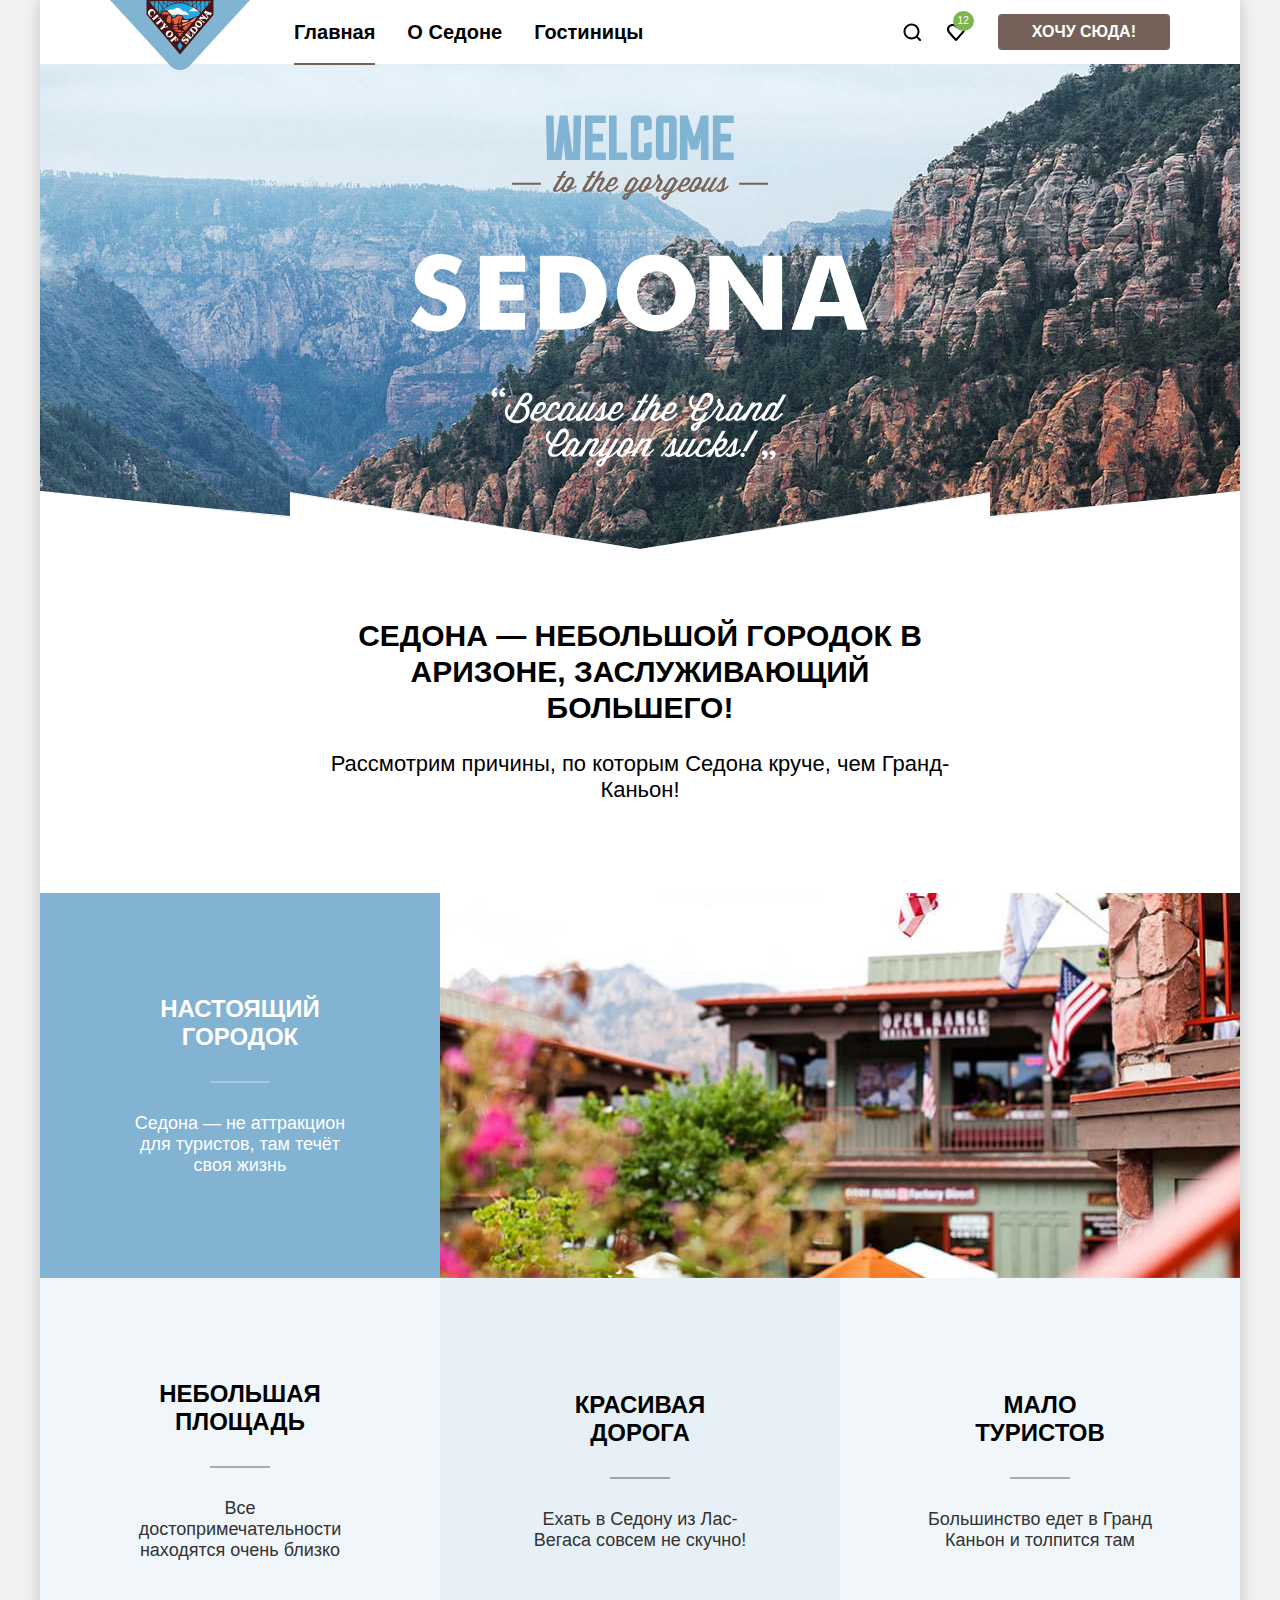
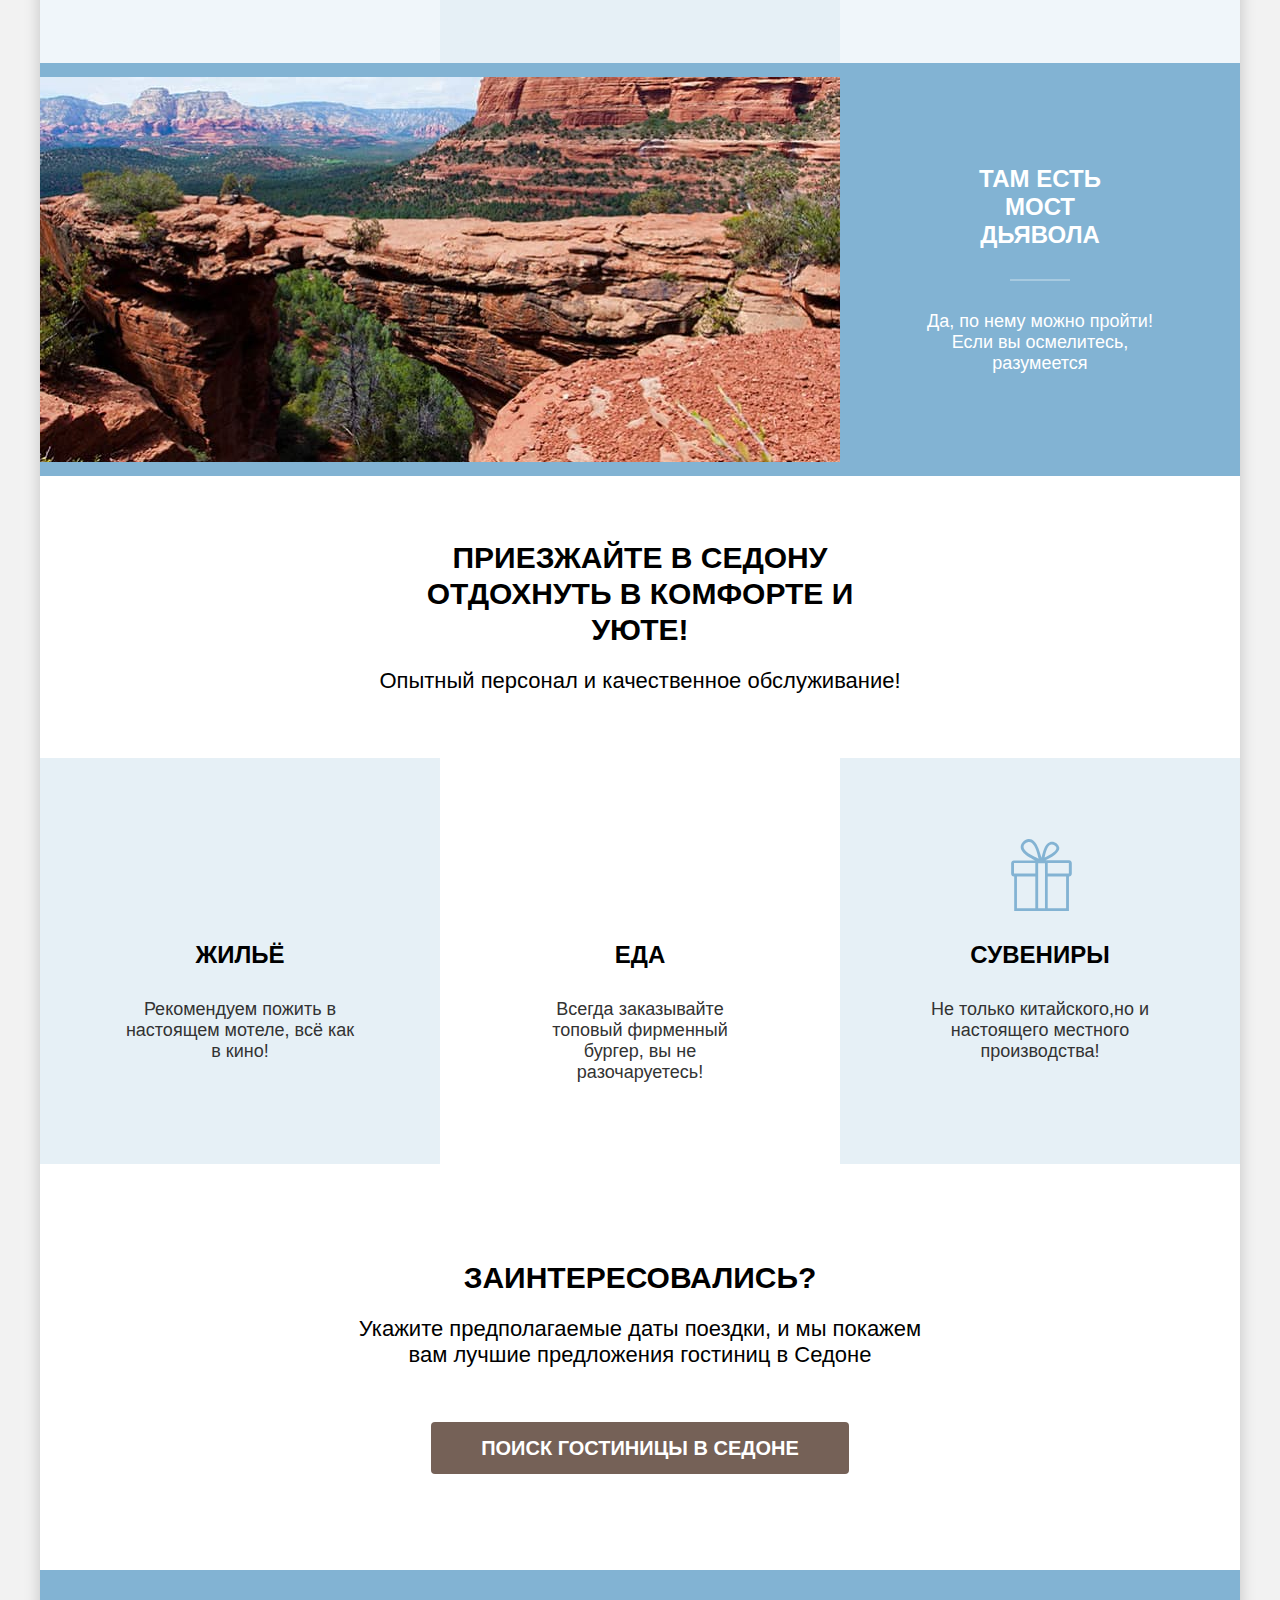
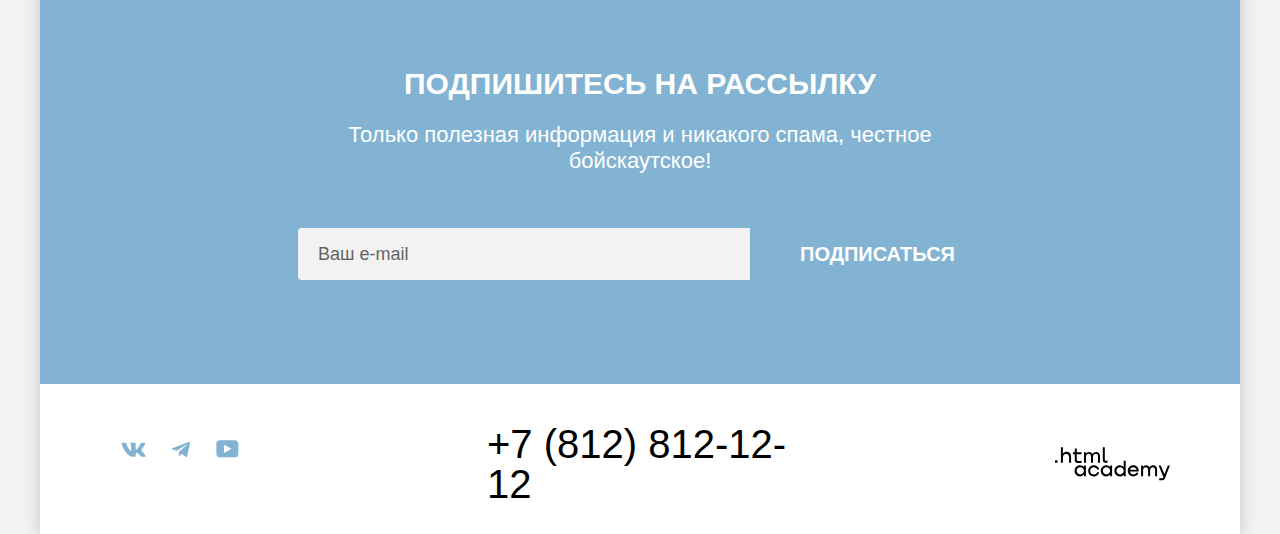
==== commit 57f088d3: "Merge pull request #24 from HomerSimpsonj/chapter_4_basic_styles" ====
--- a/index.html
+++ b/index.html
@@ -12,7 +12,9 @@
       <header class="header">
         <nav class="navigation">
           <div class="navigation-site-wraper">
-            <img src="images/logo.svg" width="140" height="70" alt="Логотип города Седона">
+            <a class="logo-link" href="index.html">
+              <img src="images/logo.svg" width="140" height="70" alt="Логотип города Седона">
+            </a>
             <ul class="navigation-list">
               <li class="navigation-item">
                 <a class="navigation-link current" href="#">Главная</a>
--- a/styles/styles.css
+++ b/styles/styles.css
@@ -96,6 +96,15 @@
   position: relative;
 }
 
+.navigation-link:hover {
+  color: #615048;
+}
+
+.navigation-link:active {
+  color: #615048;
+  opacity: 0.6;
+}
+
 .user-navigation-link {
   display:block;
   position: relative;
@@ -108,11 +117,11 @@
   fill: #000;
 }
 
-.user-navigation-link:hover  .user-navigation-icon{
+.user-navigation-link:hover  .user-navigation-icon {
   fill: #615048;
 }
 
-.user-navigation-link:active  .user-navigation-icon{
+.user-navigation-link:active  .user-navigation-icon {
   fill: #615048;
   opacity: 0.3;
 }
@@ -726,6 +735,15 @@
 
 .logo-link {
   margin-bottom: -7px;
+  z-index: 1;
+}
+
+.logo-link:hover {
+  opacity: 0.6;
+}
+
+.logo-link:active {
+  opacity: 0.3;
 }
 
 .catalog-filter {
@@ -1464,10 +1482,10 @@
   z-index: 1;
   display: flex;
 }
-/* ////////////////////// */
-/* .modal-container-close {
+/* Модальное окно */
+.modal-container-close {
   display: none;
-} */
+}
 /* ///////////////////// */
 .modal {
   position: relative;
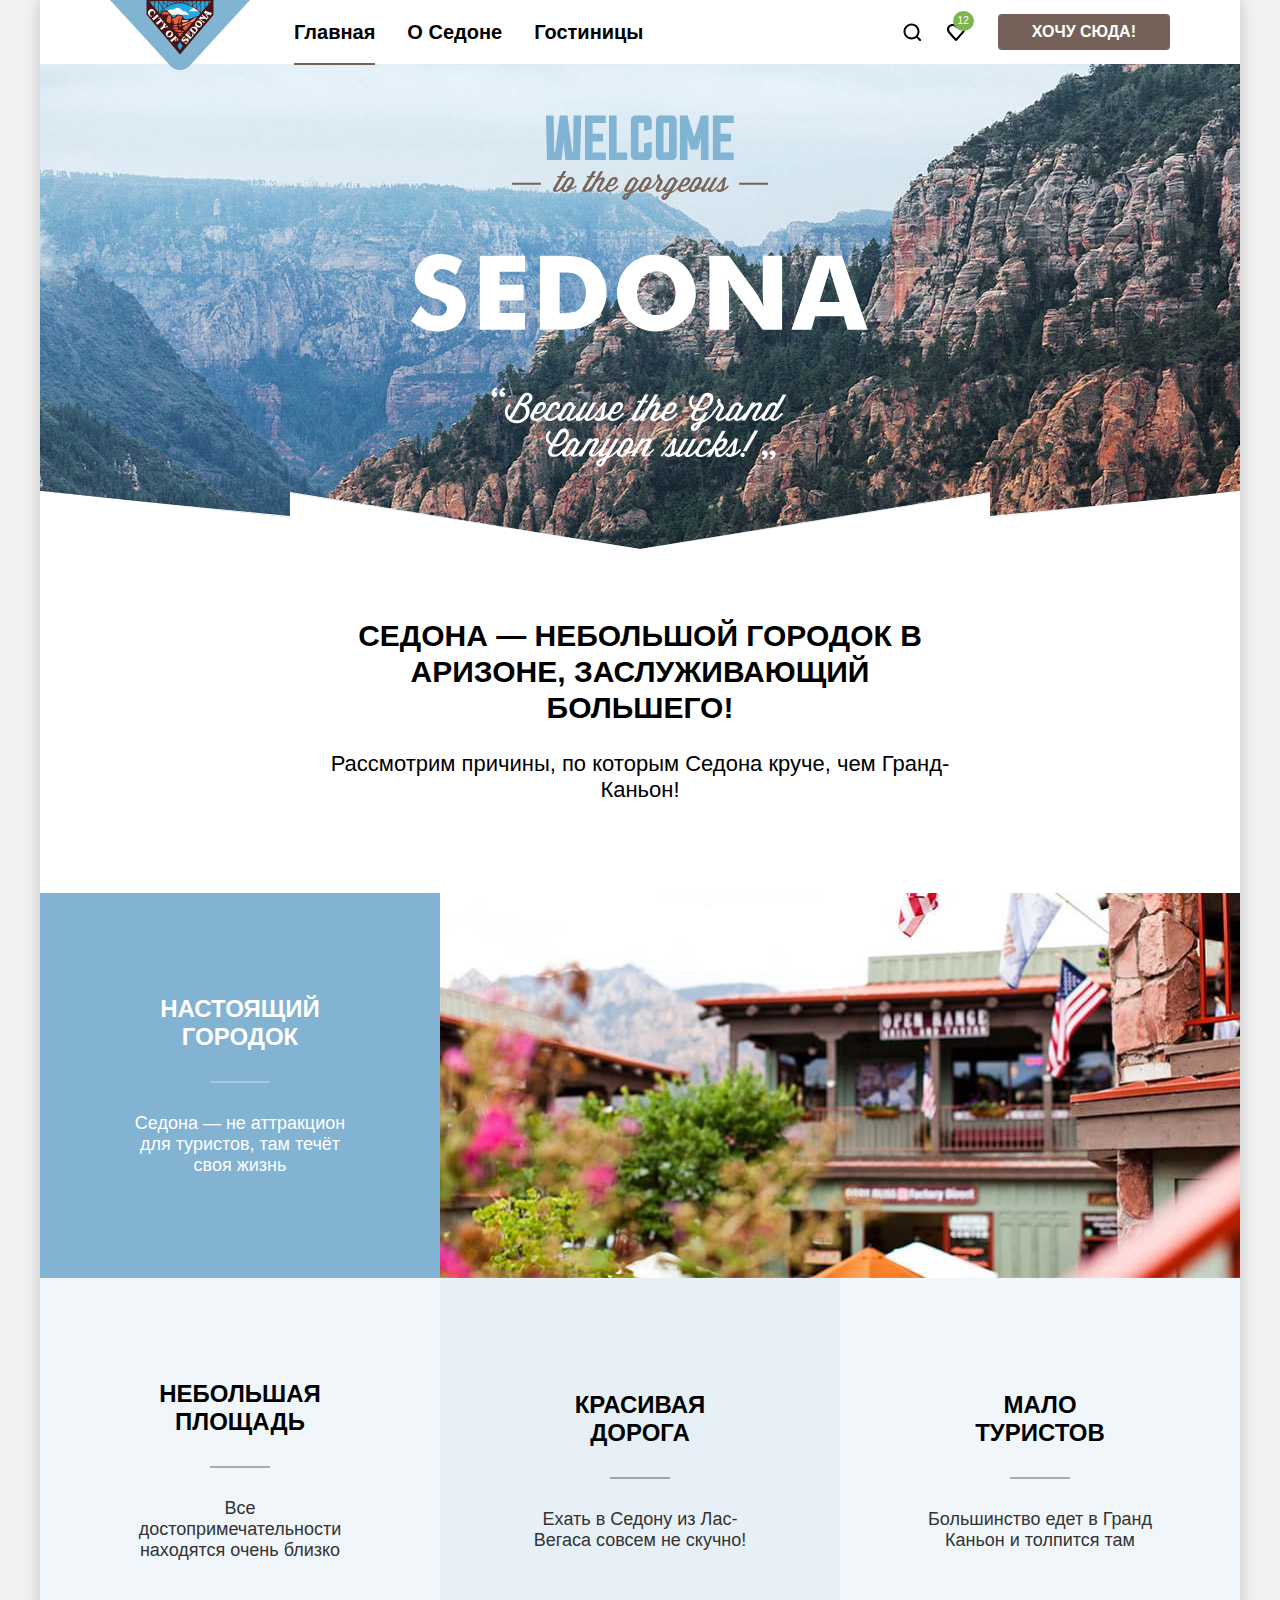
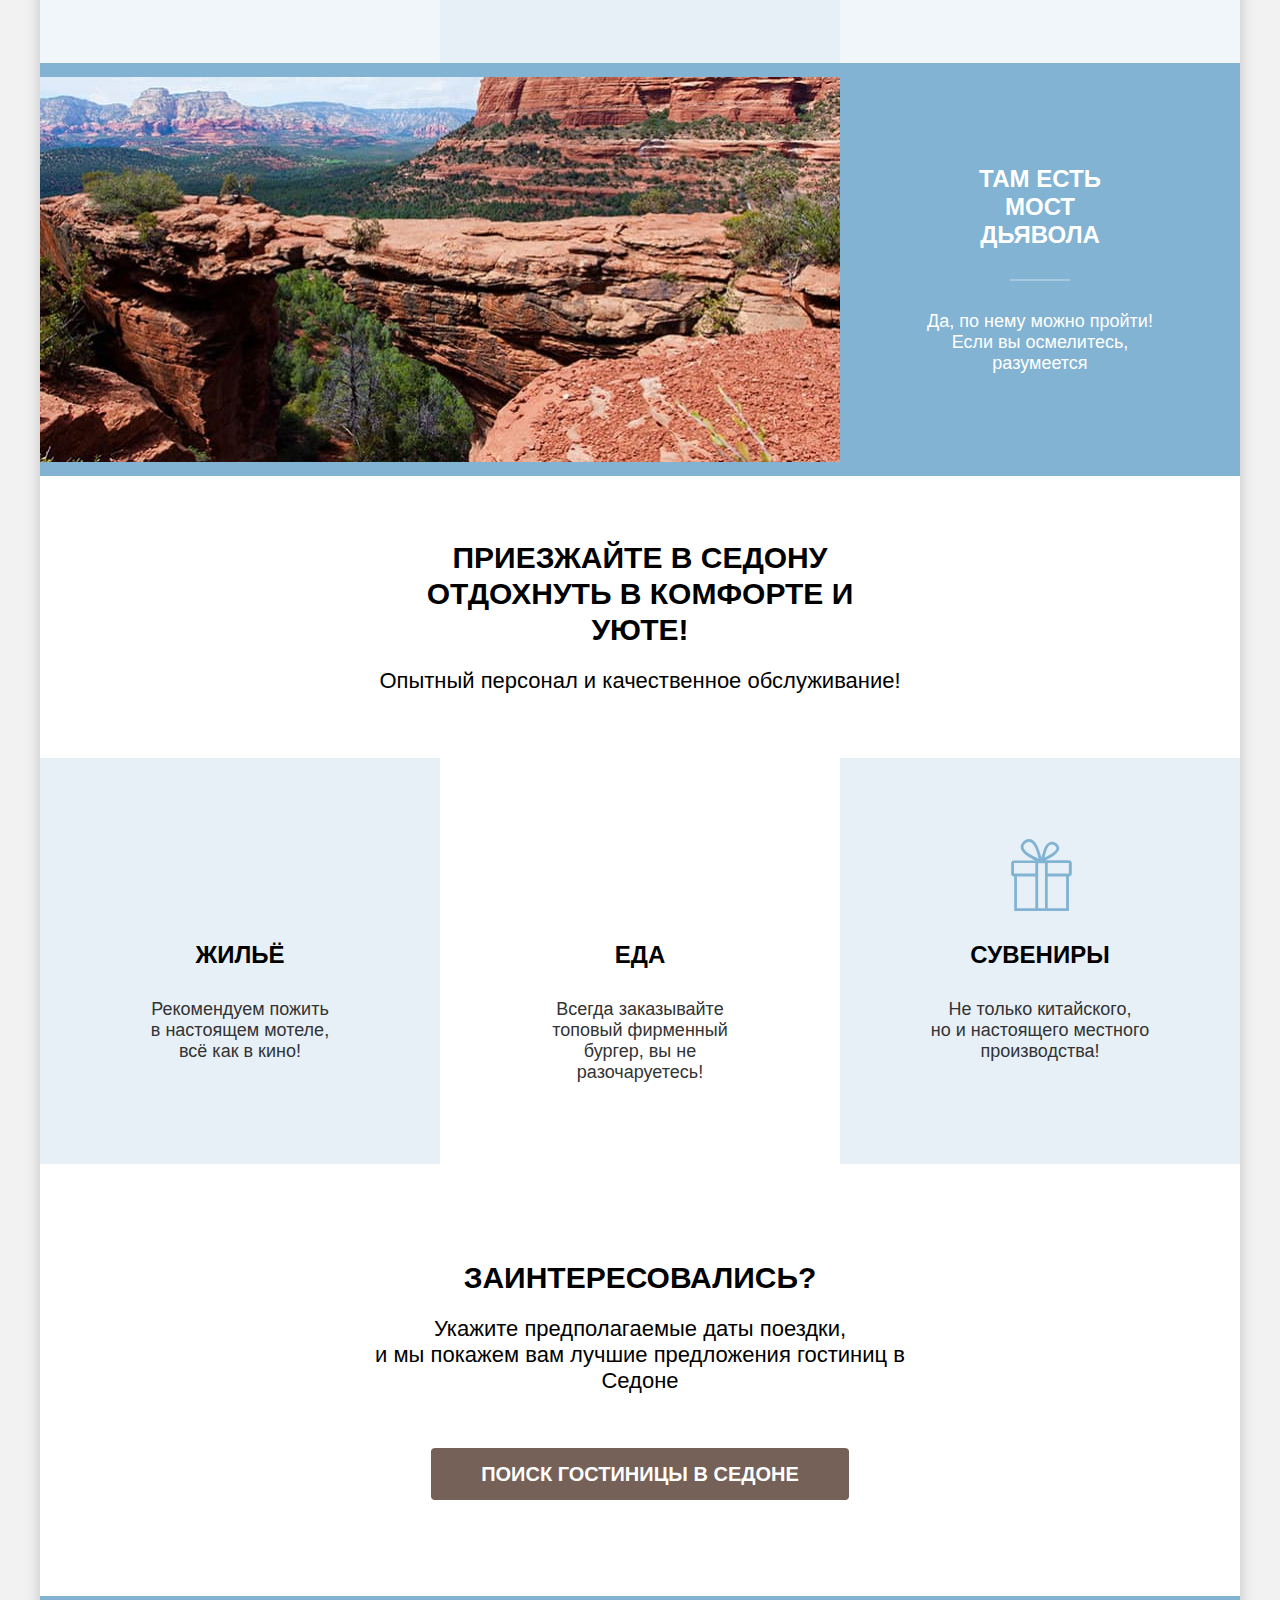
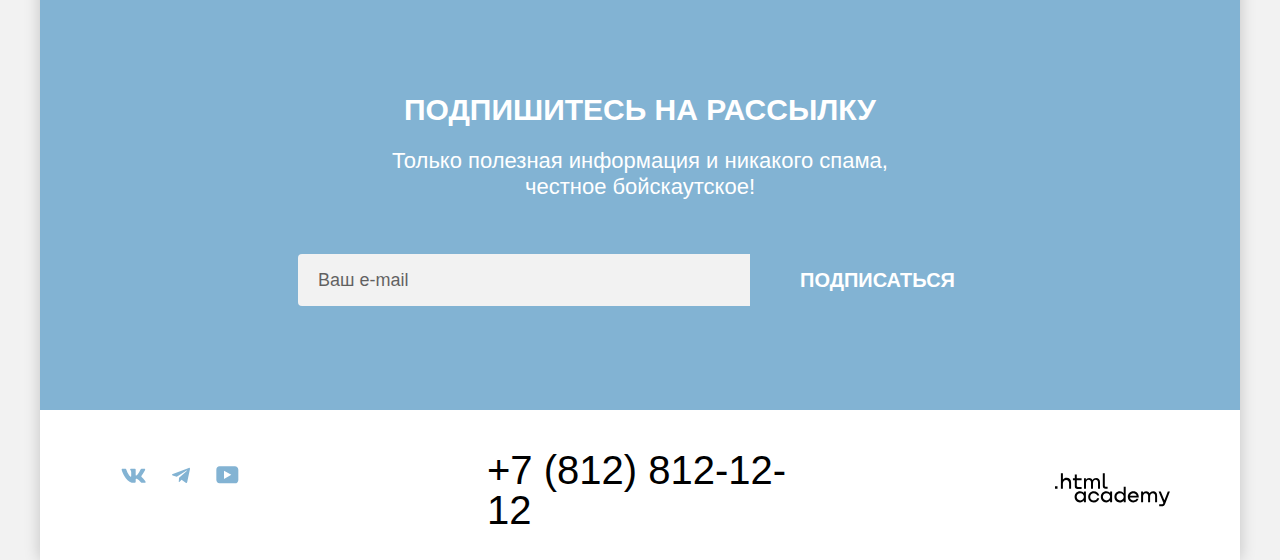
==== commit 0280f9bd: "final version" ====
--- a/index.html
+++ b/index.html
@@ -4,6 +4,7 @@
     <meta charset="utf-8">
     <link rel="stylesheet" href="styles/styles.css">
     <link rel="icon" href="favicon.ico">
+    <link rel="icon" type="image/png" sizes="32x32" href="images/favicon.png">
     <title>HTML Academy: Седона</title>
   </head>
   <body>
@@ -13,6 +14,7 @@
         <nav class="navigation">
           <div class="navigation-site-wraper">
             <a class="logo-link" href="index.html">
+              <span class="visually-hidden">Логотип обновления страницы.</span>
               <img src="images/logo.svg" width="140" height="70" alt="Логотип города Седона">
             </a>
             <ul class="navigation-list">
@@ -97,37 +99,41 @@
               <img src="images/photo-2.jpg" width="800" height="385" alt="Каньон и мост дьявола">
             </li>
           </ul>
-          <div class="second-title-wraper">
-            <p class="section-title">Приезжайте в Седону отдохнуть в комфорте и уюте!</p>
-            <p class="section-description">Опытный персонал и качественное обслуживание!</p>
-          </div>
-          <ul class="advantages-invitation-list">
-            <li class="advantages-invitation-item background-modified">
-              <div class="invitation-item-wraper">
-                <h3 class="advantages-title">Жильё</h3>
-                <p class="advantages-description">Рекомендуем пожить в настоящем мотеле, всё как в кино!</p>
-              </div>
-            </li>
-            <li class="advantages-invitation-item">
-              <div class="invitation-item-wraper">
-                <h3 class="advantages-title">Еда</h3>
-                <p class="advantages-description">Всегда заказывайте топовый фирменный бургер, вы не разочаруетесь!</p>
-              </div>
-            </li>
-            <li class="advantages-invitation-item background-modified">
-              <div class="invitation-item-wraper">
-                <h3 class="advantages-title">Сувениры</h3>
-                <p class="advantages-description">Не только китайского,но и настоящего местного производства!</p>
-              </div>
-            </li>
-          </ul>
+          <!-- Сервис -->
+          <section class="service">
+            <h2 class="visually-hidden">Сервис</h2>
+            <div class="second-title-wraper">
+              <p class="section-title">Приезжайте в Седону отдохнуть в комфорте и уюте!</p>
+              <p class="section-description">Опытный персонал и качественное обслуживание!</p>
+            </div>
+            <ul class="advantages-invitation-list">
+              <li class="advantages-invitation-item background-modified">
+                <div class="invitation-item-wraper">
+                  <h3 class="advantages-title">Жильё</h3>
+                  <p class="advantages-description">Рекомендуем пожить <br>в настоящем мотеле,<br> всё как в кино!</p>
+                </div>
+              </li>
+              <li class="advantages-invitation-item">
+                <div class="invitation-item-wraper">
+                  <h3 class="advantages-title">Еда</h3>
+                  <p class="advantages-description">Всегда заказывайте<br> топовый фирменный бургер, вы не разочаруетесь!</p>
+                </div>
+              </li>
+              <li class="advantages-invitation-item background-modified">
+                <div class="invitation-item-wraper">
+                  <h3 class="advantages-title">Сувениры</h3>
+                  <p class="advantages-description">Не только китайского, <br> но и настоящего местного производства!</p>
+                </div>
+              </li>
+            </ul>
+          </section>
         </section>
         <!-- Блок поиск отеля -->
         <section class="search-hotel">
           <h2 class="visually-hidden">Поиск гостиницы в Седоне</h2>
           <div class="search-hotel-wraper">
             <p class="section-title">Заинтересовались?</p>
-            <p class="section-description">Укажите предполагаемые даты поездки, и мы покажем вам лучшие предложения гостиниц в Седоне</p>
+            <p class="section-description">Укажите предполагаемые даты поездки,<br> и мы покажем вам лучшие предложения гостиниц в Седоне</p>
             <a href="catalog.html" class="search-link">Поиск гостиницы в Седоне</a>
           </div>
         </section>
@@ -135,7 +141,7 @@
         <section class="subscrible background">
           <div class="subscrible-wraper">
             <h2 class="section-title">Подпишитесь на рассылку</h2>
-            <p class="section-description">Только полезная информация и никакого спама, честное бойскаутское!</p>
+            <p class="section-description">Только полезная информация и никакого спама, <br> честное бойскаутское!</p>
             <form class="subscrible-form" action="https://echo.htmlacademy.ru/" method="post">
               <label class="visually-hidden" for="email-subscrible">Укажите ваш email</label>
               <input type="email" class="input-email" name="email" id="email-subscrible" placeholder="Ваш e-mail" required>
@@ -173,6 +179,7 @@
           </div>
           <a href="https://htmlacademy.ru/" class="footer-logo-link">
             <svg class="academy-logo" aria-hidden="true" focusable="false" xmlns="http://www.w3.org/2000/svg" width="115" height="34" fill="none" viewBox="0 0 115 34"><path d="M0 13.256v2.6h2.5v-2.6H0ZM11.6 4.856c-1.6 0-2.8.7-3.6 1.7h-.1v-6.2h-2v15.5h2v-5.3c0-2.1 1.3-3.6 3.3-3.6 1.8 0 2.9 1.4 2.9 3.2v5.7h2v-6.1c.1-3-1.8-4.9-4.5-4.9ZM26.6 5.156h-4.8v-3.7h-2v3.8h-1.9v2h1.9v6c0 1.7 1 2.7 2.7 2.7h4.1v-2h-3.7c-.7 0-1.1-.4-1.1-1.1v-5.7h4.8v-2ZM41.1 4.956c-1.6 0-2.9.8-3.5 2.1h-.1c-.6-1.2-1.8-2.1-3.4-2.1-1.4 0-2.5.8-3.1 1.8h-.1v-1.6H29v10.6h2v-5.4c0-2 1-3.5 2.6-3.5 1.5 0 2.4 1 2.4 2.6v6.3h2v-5.6c0-2.4 1.4-3.3 2.6-3.3 1.5 0 2.4 1 2.4 2.6v6.3h2v-6.5c.1-2.5-1.4-4.3-3.9-4.3ZM47.8 13.056c0 1.7 1 2.7 2.8 2.7h2v-2h-1.7c-.7 0-1.1-.4-1.1-1.1V.356h-2v12.7ZM28.9 20.056c-.9-1.1-2.2-1.8-3.9-1.8-3.1 0-5.4 2.3-5.4 5.6s2.3 5.6 5.4 5.6c1.8 0 3-.8 3.8-1.9h.1v1.6h2v-10.6h-2v1.5Zm-3.6 7.4c-2.2 0-3.6-1.6-3.6-3.6s1.4-3.6 3.6-3.6 3.6 1.6 3.6 3.6c0 1.9-1.4 3.6-3.6 3.6ZM44.2 22.356c-.5-2.4-2.6-4.1-5.4-4.1-3.4 0-5.6 2.5-5.6 5.6 0 3.1 2.2 5.6 5.6 5.6 2.8 0 4.9-1.8 5.4-4.2h-2.1c-.4 1.3-1.7 2.3-3.3 2.3-2.2 0-3.6-1.6-3.6-3.6s1.4-3.6 3.6-3.6c1.6 0 2.8 1 3.3 2.2h2.1v-.2ZM55.1 20.056c-.9-1.1-2.2-1.8-3.9-1.8-3.1 0-5.4 2.3-5.4 5.6s2.3 5.6 5.4 5.6c1.8 0 3-.8 3.8-1.9h.1v1.6h2v-10.6h-2v1.5Zm-3.6 7.4c-2.2 0-3.6-1.6-3.6-3.6s1.4-3.6 3.6-3.6 3.6 1.6 3.6 3.6c0 1.9-1.5 3.6-3.6 3.6ZM68.7 20.156c-.9-1.1-2.2-1.9-3.9-1.9-3.1 0-5.4 2.3-5.4 5.6s2.2 5.6 5.4 5.6c1.7 0 3-.8 3.8-1.8h.1v1.5h2v-15.4h-2v6.4Zm-3.6 7.3c-2.2 0-3.6-1.6-3.6-3.6s1.4-3.6 3.6-3.6 3.6 1.6 3.6 3.6c-.1 2-1.5 3.6-3.6 3.6ZM78.3 18.256c-3.3 0-5.5 2.5-5.5 5.6 0 3 2.1 5.6 5.5 5.6 2.5 0 4.5-1.3 5.2-3.6h-2.1c-.5 1-1.6 1.6-3 1.6-1.9 0-3.3-1.3-3.4-2.9h8.8c.2-3.6-2-6.3-5.5-6.3Zm0 1.9c1.7 0 3 1 3.3 2.6h-6.5c.3-1.5 1.5-2.6 3.2-2.6ZM98.2 18.256c-1.6 0-2.9.8-3.6 2h-.1c-.6-1.2-1.8-2-3.4-2-1.4 0-2.5.7-3.1 1.8v-1.5h-1.9v10.6h2v-5.4c0-2 1-3.4 2.6-3.5 1.5 0 2.4 1 2.4 2.6v6.3h2v-5.6c0-2.4 1.4-3.3 2.6-3.3 1.5 0 2.4 1 2.4 2.6v6.3h2v-6.5c.1-2.6-1.4-4.4-3.9-4.4ZM109.4 27.356l-3.6-8.9h-2.2l4.8 11.6c-.3.9-.7 1.2-1.7 1.2h-2.5v2h2.5c1.8 0 2.8-.8 3.5-2.6l4.7-12.2h-2.1l-3.4 8.9Z"/></svg>
+            <span class="visually-hidden">Школа html academy</span>
           </a>
         </div>
       </footer>
@@ -212,38 +219,39 @@
                 <legend class="visually-hidden">Количество взрослых</legend>
                 <label class="number-adalts-label" for="adalts-quantity">
                   <span class="adalts-label">Взрослые:</span>
+                  <input class="number-adalts" type="number" id="adalts-quantity" value="2">
+                </label>
+                <button class="button-minus" type="button">
+                  <svg xmlns="http://www.w3.org/2000/svg" width="20" height="20" fill="none" viewBox="0 0 20 20"><path class="minus-icon" d="M3.393 9v2h14V9h-14Z"/></svg>
+                </button>
+                <button class="button-plus" type="button">
+                  <svg xmlns="http://www.w3.org/2000/svg" width="14" height="14" fill="none" viewBox="0 0 14 14"><path class="pluse-icon" d="M14 6H8V0H6v6H0v2h6v6h2V8h6V6Z"/></svg>
+                </button>
+              </fieldset>
+
+              <fieldset class="fild-group">
+                <legend class="visually-hidden">Количество детей</legend>
+                <div class="number-children-label">
+                  <label for="children-quantity"></label>
+                  <span class="children-label form-label-icon">Дети:
+                    <span class="tooltip">
+                      <button class="tooltip-toggle" type="button" aria-labelledby="tooltip-label-date">
+                        <svg class="tooltip-icon" xmlns="http://www.w3.org/2000/svg" width="2" height="12" fill="none" viewBox="0 0 2 12"><path fill="#fff" fill-rule="evenodd" d="M0 0h2v2H0V0Zm2 12H0V3h2v9Z" clip-rule="evenodd"/></svg>
+                      </button>
+                      <span class="tooltip-text">
+                        <span class="tooltip-figure" role="tooltip" id="tooltip-label-date"></span>
+                        Укажите количество детей, которые будут с вами, возраст которых от 6 до 18 лет. Дети до 6 лет размещаются бесплатно.
+                      </span>
+                    </span>
+                  </span>
+                  <input class="number-children" type="number" id="children-quantity" value="2">
+                </div>
                   <button class="button-minus" type="button">
                     <svg xmlns="http://www.w3.org/2000/svg" width="20" height="20" fill="none" viewBox="0 0 20 20"><path class="minus-icon" d="M3.393 9v2h14V9h-14Z"/></svg>
                   </button>
                   <button class="button-plus" type="button">
                     <svg xmlns="http://www.w3.org/2000/svg" width="14" height="14" fill="none" viewBox="0 0 14 14"><path class="pluse-icon" d="M14 6H8V0H6v6H0v2h6v6h2V8h6V6Z"/></svg>
                   </button>
-                  <input class="number-adalts" type="number" id="adalts-quantity" value="2">
-                </label>
-              </fieldset>
-
-              <fieldset class="fild-group">
-                <legend class="visually-hidden">Количество детей</legend>
-                <label class="number-children-label" for="children-quantity">
-                    <span class="children-label form-label-icon">Дети:
-                      <span class="tooltip">
-                        <button class="tooltip-toggle" type="button" aria-labelledby="tooltip-label-date">
-                          <svg class="tooltip-icon" xmlns="http://www.w3.org/2000/svg" width="2" height="12" fill="none" viewBox="0 0 2 12"><path fill="#fff" fill-rule="evenodd" d="M0 0h2v2H0V0Zm2 12H0V3h2v9Z" clip-rule="evenodd"/></svg>
-                        </button>
-                        <span class="tooltip-text">
-                          <span class="tooltip-figure" role="tooltip" id="tooltip-label-date"></span>
-                          Укажите количество детей, которые будут с вами, возраст которых от 6 до 18 лет. Дети до 6 лет размещаются бесплатно.
-                        </span>
-                      </span>
-                    </span>
-                  <button class="button-minus" type="button">
-                    <svg xmlns="http://www.w3.org/2000/svg" width="20" height="20" fill="none" viewBox="0 0 20 20"><path class="minus-icon" d="M3.393 9v2h14V9h-14Z"/></svg>
-                  </button>
-                  <button class="button-plus" type="button">
-                    <svg xmlns="http://www.w3.org/2000/svg" width="14" height="14" fill="none" viewBox="0 0 14 14"><path class="pluse-icon" d="M14 6H8V0H6v6H0v2h6v6h2V8h6V6Z"/></svg>
-                  </button>
-                  <input class="number-children" type="number" id="children-quantity" value="2">
-                </label>
               </fieldset>
             </div>
             <button class="submit-booking-btn" type="submit">Найти</button>
--- a/styles/styles.css
+++ b/styles/styles.css
@@ -2,10 +2,9 @@
   font-family: "PT Sans";
   font-style: normal;
   font-weight: 400;
-  src: url(../fonts/ptsans-400.woff2) format("woff2");
+  src: url("../fonts/ptsans-400.woff2") format("woff2");
   font-display: swap;
 }
-
 @font-face {
   font-family: "PT Sans";
   font-style: normal;
@@ -13,12 +12,11 @@
   src: url("../fonts/ptsans-700.woff2") format("woff2");
   font-display: swap;
 }
-
 html {
   height: 100%;
 }
-
 body {
+  min-width: 1200px;
   font-family: "PT Sans", sans-serif;
   font-size: 18px;
   line-height: 21px;
@@ -31,17 +29,19 @@
   height: 100%;
 }
 
+img {
+  max-width: 100%;
+  object-fit: contain;
+}
 .page-container {
   width: 1200px;
   margin: 0 auto;
   min-height: 100%;
-
   background-color: #ffffff;
   box-shadow: 0 0 15px rgba(0,0,0,0.2);
   display: flex;
   flex-direction: column;
 }
-
  .visually-hidden {
   position: absolute;
   width: 1px;
@@ -52,31 +52,25 @@
   clip: rect(0 0 0 0);
   overflow: hidden;
 }
-
 /* header */
-
 .header {
   position: relative;
 }
-
 .navigation {
   display: flex;
   justify-content: space-between;
   width: 1060px;
   margin: 0 auto;
 }
-
 .navigation-site-wraper {
   display: flex;
   width: 600px;
   gap: 28px;
 }
-
 .navigation-site-wraper img {
   margin-bottom: -6px;
   z-index: 1;
 }
-
 .navigation-list {
   display: flex;
   flex-wrap: wrap;
@@ -84,27 +78,23 @@
   padding: 0;
   list-style-type: none;
 }
-
 .navigation-link {
   font-size: 20px;
   line-height: 24px;
   font-weight: 700;
   display: block;
   padding: 20px 16px;
-  color: #000;
+  color: #000000;
   text-decoration: none;
   position: relative;
 }
-
 .navigation-link:hover {
   color: #615048;
 }
-
 .navigation-link:active {
   color: #615048;
   opacity: 0.6;
 }
-
 .user-navigation-link {
   display:block;
   position: relative;
@@ -112,20 +102,16 @@
   min-height: 20px;
   padding: 22px 12px;
 }
-
 .user-navigation-icon {
-  fill: #000;
-}
-
+  fill: #000000;
+}
 .user-navigation-link:hover  .user-navigation-icon {
   fill: #615048;
 }
-
 .user-navigation-link:active  .user-navigation-icon {
   fill: #615048;
   opacity: 0.3;
 }
-
 .quantity-likes {
   position: absolute;
   top: 11px;
@@ -133,13 +119,12 @@
   font-size: 10px;
   font-weight: 400;
   line-height: 10px;
-  color: #fff;
+  color: #ffffff;
   padding: 5px;
   background-color: #7DB54F;
   border-radius: 50%;
   z-index: 1;
 }
-
 .user-navigation-icon {
   position: absolute;
   top: 0;
@@ -148,7 +133,6 @@
   left: 0;
   margin: auto;
 }
-
 .navigation-link.current::before {
   position: absolute;
   content: "";
@@ -159,21 +143,18 @@
   background-color: #756257;
   z-index: 1;
 }
-
 .user-actions-list {
   display: flex;
   flex-wrap: wrap;
-  max-width: 300px;
+  max-width: 400px;
   list-style-type: none;
   margin: 0;
   padding: 0;
 }
-
 .user-actions-item {
   min-width: 44px;
   min-height: 64px;
 }
-
 .user-button {
   display: block;
   font-size: 16px;
@@ -185,16 +166,14 @@
   padding: 8px 34px;
   border-radius: 4px;
   line-height: 20px;
-  color: #fff;
+  color: #ffffff;
   text-decoration: none;
 }
-
 /* main */
 /* section hero */
 .main-container {
   flex-grow: 1;
 }
-
 .hero {
   padding-top: 51px;
   padding-bottom: 82px;
@@ -204,20 +183,16 @@
   background-color: #82B3D3;
   clip-path: polygon(50% 0%, 100% 0, 100% 88%, 79% 93.5%, 79% 88.5%, 50% 100%, 21% 88.5%, 21% 93.5%, 0 88%, 0 0);
 }
-
 .welcome-image {
   display: block;
   margin: 0 auto;
 }
-
 /* sections advantages */
-
 .advantages-description-wraper {
   width: 651px;
   padding: 69px 0;
   margin: 0 auto 21px;
 }
-
 .section-title {
   font-size: 30px;
   font-weight: 700;
@@ -227,16 +202,13 @@
   margin: 0 auto;
   margin-bottom: 25px;
 }
-
 .section-description {
   font-size: 22px;
   line-height: 26px;
   text-align: center;
   margin: 0;
 }
-
 /* advantages second */
-
 .advantages-list {
   margin: 0;
   padding: 0;
@@ -245,20 +217,17 @@
   display: flex;
   flex-wrap: wrap;
 }
-
 .advantages-item {
   background-color: #83B3D31F;
   width: 400px;
 }
-
 .advantages-background {
-  color: #fff;
+  color: #ffffff;
   background-color: #82B3D3;
 
   display: flex;
   width: 1200px;
 }
-
 .advantages-wraper {
   display: flex;
   flex-direction: column;
@@ -268,19 +237,15 @@
   min-height: 181px;
 
 }
-
 .advantages-background .advantages-description {
-  color: #fff;
-}
-
+  color: #ffffff;
+}
 .advantages-background img {
   margin: auto;
 }
-
 .rewerse img{
   order: -1;
 }
-
 .advantages-invitation-list {
   display: flex;
   flex-wrap: wrap;
@@ -288,11 +253,9 @@
   margin: 0;
   padding: 0;
 }
-
 .advantages-invitation-item {
   width: 400px;
 }
-
 .invitation-item-wraper {
   display: flex;
   flex-direction: column;
@@ -302,24 +265,22 @@
   padding: 81px 85px;
   position: relative;
 }
-
 .advantages-invitation-item:nth-child(1) .invitation-item-wraper::before {
   content: "";
   display: block;
   margin: 0 auto;
   margin-bottom: 30px;
-  background-image: url(../images/advantage_icon1.svg);
+  background-image: url("../images/advantage_icon1.svg");
   background-repeat: no-repeat;
   width: 75px;
   height: 72px;
 }
-
 .advantages-invitation-item:nth-child(2) .invitation-item-wraper::before {
   content: "";
   display: block;
   margin: 0 auto;
   margin-bottom: 30px;
-  background-image: url(../images/advantage_icon2.svg);
+  background-image: url("../images/advantage_icon2.svg");
   background-repeat: no-repeat;
   width: 75px;
   height: 72px;
@@ -329,23 +290,20 @@
   display: block;
   margin: 0 auto;
   margin-bottom: 30px;
-  background-image: url(../images/advantage_icon3.svg);
+  background-image: url("../images/advantage_icon3.svg");
   background-repeat: no-repeat;
   width: 75px;
   height: 72px;
 }
-
 .invitation-item-wraper .advantages-title {
   margin-bottom: 30px;
 }
-
 .invitation-item-wraper .advantages-description {
   margin-top: 0;
 }
 .background-modified {
   background-color: #83B3D333;
 }
-
 .advantages-title {
   font-size: 24px;
   line-height: 28px;
@@ -355,7 +313,6 @@
   text-transform: uppercase;
   position: relative;
 }
-
 .advantages-list .advantages-title::after {
   display: block;
   content: "";
@@ -366,7 +323,6 @@
   width: 60px;
   height: 2px;
 }
-
 .advantages-background .advantages-title::after {
   display: block;
   content: "";
@@ -377,44 +333,36 @@
   width: 60px;
   height: 2px;
 }
-
 .advantages-description {
   box-sizing: border-box;
   font-size: 18px;
   line-height: 21px;
   margin: 0;
   text-align: center;
-  color: #333;
-}
-
+  color: #333333;
+}
 .second-title-wraper {
   width: 651px;
   padding: 64px 0;
   margin: 0 auto;
 }
-
 .second-title-wraper .section-title {
   margin-bottom: 20px;
   width: 505px;
 }
-
-
 /* section search hotel */
-
+.search-hotel {
+  padding: 96px 300px 96px;
+}
 .search-hotel-wraper {
-  width: 592px;
-  margin: 96px auto;
   text-align: center;
 }
-
 .search-hotel-wraper .section-title {
   margin-bottom: 20px;
 }
-
 .search-hotel-wraper .section-description {
   margin-bottom: 54px;
 }
-
 .search-link {
   display: inline-block;
   font-size: 20px;
@@ -423,43 +371,35 @@
   text-transform: uppercase;
   padding: 8px 50px;
   border-radius: 4px;
-  color: #fff;
+  color: #ffffff;
   text-decoration: none;
   background-color: #756157;
 }
-
 /* subscrible-section */
-
 .subscrible {
   background-color: #82B3D3;
-  color: #fff;
-}
-
+  color: #ffffff;
+}
 .subscrible.background {
-  background-image: url(../images/subscribe_background.jpg);
+  background-image: url("../images/subscribe_background.jpg");
   background-size: cover;
   background-repeat: no-repeat;
 }
-
 .subscrible-wraper {
   width: 684px;
   margin: 0 auto;
   padding-top: 96px;
   padding-bottom: 104px;
 }
-
 .subscrible-wraper .section-title {
   margin-bottom: 20px;
 }
-
 .subscrible-wraper .section-description {
   margin-bottom: 54px;
 }
-
 .subscrible-form {
   display: flex;
 }
-
 .input-email {
   box-sizing: border-box;
   font-family: inherit;
@@ -472,28 +412,24 @@
   padding: 12px 20px;
   border-radius: 4px 0 0 4px;
 }
-
 .input-email::placeholder {
-  color: #000;
+  color: #000000;
   opacity: 0.6;
 }
-
 .subscrible-button {
   width: 232px;
   font-size: 20px;
   font-weight: 700;
   line-height: 36px;
   text-transform: uppercase;
-  color: #fff;
+  color: #ffffff;
   font-family: inherit;
   background-color: #82B3D3;
   border: none;
   padding: 8px 50px;
   display: inline-block;
 }
-
 /* footer */
-
 .footer-wraper {
   width: 1060px;
   margin: 40px auto 30px;
@@ -501,7 +437,6 @@
   display: flex;
   justify-content: space-between;
 }
-
 .social-list {
   display: flex;
   flex-wrap: wrap;
@@ -511,18 +446,15 @@
   margin: 5px 0;
   padding: 0;
 }
-
 .social-item {
   min-width: 47px;
   min-height: 40px;
 }
-
 .social-item a {
   display: block;
   position: relative;
   padding: 20px 11px;
 }
-
 .social-icon {
   position: absolute;
   top: 0;
@@ -532,28 +464,24 @@
   margin: auto;
   fill: #83B3D3;
 }
-
 .phone-wraper {
   width: 333px;
   display: flex;
   flex-wrap: wrap;
   align-items: center;
 }
-
 .phone-wraper .phone-link {
   font-size: 40px;
   line-height: 40px;
-  color:#000;
+  color:#000000;
   text-decoration: none;
 }
-
 .footer-logo-link {
   display: block;
   position: relative;
   width: 115px;
   margin: 8px 0;
 }
-
 .academy-logo {
   position: absolute;
   top: 0;
@@ -564,50 +492,41 @@
   fill: #000000;
 
 }
-
 /* hover buttons */
-
 .user-button:hover,
 .search-link:hover,
 .read-more:hover {
   background-color: #615048;
 }
-
 .user-button:focus,
 .search-link:focus,
 .read-more.focus {
   background-color: #615048;
 }
-
 .user-button:active,
 .search-link:active,
 .read-more:active {
   background-color: #756157;
   color: rgba(255, 255, 255, 0.3);
 }
-
 .user-button:not([href]),
 .search-link:not([href]),
 .read-more:not([href]),
 .favourites.current:not([href]),
 .search-link:not([href]) {
   background-color: #E5E5E5;
-  color: #fff;
-}
-
+  color: #ffffff;
+}
 .favourites.current:hover {
   background-color: #6C9E42;
 }
-
 .favourites.current:focus {
   background-color: #6C9E42;
 }
-
 .favourites.current:active {
   background-color: #7DB54F;
   color: rgba(255, 255, 255, 0.3);
 }
-
 .subscrible-button:hover,
 .filter-button-submit:hover,
 .favourites:hover,
@@ -615,7 +534,6 @@
 .submit-booking-btn:hover {
   background-color: #68A2CA;
 }
-
 .subscrible-button:focus,
 .filter-button-submit:focus,
 .favourites:focus,
@@ -623,19 +541,15 @@
 .submit-booking-btn:focus {
   background-color: #68A2CA;
 }
-
 .submit-booking-btn:focus {
   outline: none;
 }
-
 .submit-booking-btn:focus-visible {
   outline: 3px solid #83B3D3;
 }
-
 .pagination-link:focus {
   outline: 1px solid #82B3D3;
 }
-
 .subscrible-button:active,
 .filter-button-submit:active,
 .favourites:active,
@@ -644,153 +558,121 @@
   background-color: #82B3D3;
   color: rgba(255, 255, 255, 0.3);
 }
-
 .filter-button-reset:hover {
   color: rgba(255, 255, 255, 0.6);
 }
-
 .filter-button-reset:focus {
   outline: 3px solid #83B3D3;
 }
-
 .filter-button-reset:focus:not(:focus-visible) {
   outline: none;
 }
-
 .filter-button-reset:focus-visible {
   outline: 3px solid #83B3D3;
 }
-
 .filter-button-reset:active {
   color: rgba(255, 255, 255, 0.3);
 }
-
 .filter-button-reset:disabled,
 .filter-button-reset:disabled:active {
   color: rgba(255, 255, 255, 0.3);
 }
-
 .subscrible-button:disabled,
 .subscrible-button:disabled:active,
 .filter-button-submit:disabled {
   background-color: #E5E5E5;
-  color: #fff;
-}
-
-
+  color: #ffffff;
+}
 .breadcrumbs-item a:hover {
   color: rgba(255, 255, 255, 0.6);
 }
-
 .breadcrumbs-item a:focus {
   color: rgba(255, 255, 255, 0.6);
   outline: none;
 }
-
 .breadcrumbs-item a:active{
   color: rgba(255, 255, 255, 0.3);
 }
-
 .footer-social-link:hover .social-icon{
   fill: #68A2CA;
 }
-
 .footer-social-link:focus .social-icon{
   fill: #68A2CA;
 }
-
 .footer-social-link:active .social-icon{
   fill: rgba(104, 162, 202, 0.3);
 }
-
 .phone-link:hover {
   color: #756157;
 }
-
 .phone-link:focus {
   color: #756157;
 }
-
 .phone-link:active {
   color:  rgba(117, 97, 87, 0.3);
 }
-
 .footer-logo-link:hover .academy-logo{
   fill: #756157;
 }
-
 .footer-logo-link:focus .academy-logo {
   fill: #756157;
 }
-
 .footer-logo-link:active .academy-logo {
   fill: rgba(117, 97, 87, 0.3);
 }
-
 /* catalog */
-
 /* main */
-
 /* filter */
-
 .logo-link {
   margin-bottom: -7px;
   z-index: 1;
 }
-
 .logo-link:hover {
   opacity: 0.6;
 }
-
 .logo-link:active {
   opacity: 0.3;
 }
-
 .catalog-filter {
   background-color: #82B3D3;
-  background-image: url(../images/filter_background.jpg);
+  background-image: url("../images/filter_background.jpg");
   background-size: cover;
   background-repeat: no-repeat;
-  color: #fff;
+  color: #ffffff;
   padding: 35px 70px 70px;
 }
-
 .filter-title {
   font-size: 60px;
   line-height: 78px;
   margin: 0;
   margin-bottom: 8px;
 }
-
 .breadcrumbs-list {
   display: flex;
+  flex-wrap: wrap;
   font-size: 16px;
   list-style-type: none;
   margin: 0;
   margin-bottom: 40px;
   padding: 0;
 }
-
 .breadcrumbs-item {
   position: relative;
 }
-
-.breadcrumbs-item:after {
+.breadcrumbs-item::after {
   content: "";
   position: absolute;
   top: 6px;
   right: 10px;
   width: 7px;
   height: 10px;
-  background-image: url(../images/bread_crumbs_arrow.svg);
+  background-image: url("../images/bread_crumbs_arrow.svg");
   background-repeat: no-repeat;
   background-position: center;
 }
-
 .breadcrumbs-item:last-child::after {
   content: none;
 }
-
 .breadcrumbs-link-home {
   display: block;
   position: relative;
@@ -798,19 +680,16 @@
   padding-bottom: 3px;
   width: 13px;
   height: 15px;
-  fill: #fff;
+  fill: #ffffff;
   margin-right: 28px;
 }
-
 .breadcrumbs-link-home:hover,
 .breadcrumbs-link-home:focus  {
   opacity: 0.6;
 }
-
 .breadcrumbs-link-home:active {
   opacity: 0.3;
 }
-
 .breadcrumbs-icon-home {
   position: absolute;
   top: 0;
@@ -819,21 +698,18 @@
   left: 0;
   margin: auto;
 }
-
 .breadcrumbs-item a {
   color: #F2F2F2;
   text-decoration: none;
   margin-right: 28px;
 }
-
 .catalog-form-filter {
   width: 1060px;
   margin: 0 auto;
-
   display: flex;
   flex-wrap: wrap;
-}
-
+  row-gap: 40px;
+}
 .form-group {
   min-width: 151px;
   border: none;
@@ -841,11 +717,9 @@
   margin-right: auto;
   padding: 0;
 }
-
 .form-column-margin {
   margin-right: 70px;
 }
-
 .form-group-price {
   width: 288px;
   border: none;
@@ -853,11 +727,9 @@
   margin-right: 70px;
   padding: 0;
 }
-
 .form-actions-button {
   width: 191px;
 }
-
 .form-name {
   font-size: 20px;
   font-weight: 700;
@@ -866,53 +738,44 @@
   padding: 0;
   margin-bottom: 32px;
 }
-
 .form-infrastructure-list {
   list-style-type: none;
   margin: 0;
   padding: 0;
 }
-
 .form-infrastructure-item:not(:last-child),
 .form-bilding-item:not(:last-child) {
   margin-bottom: 16px;
 }
-
 .form-bilding-list {
   list-style-type: none;
   margin: 0;
   padding: 0;
 }
-
 .label-text {
   display: block;
   position: relative;
   padding-left: 36px;
   line-height: 23px;
 }
-
 .control-mark {
   position: absolute;
   width: 20px;
   height: 20px;
-  background-color: #fff;
+  background-color: #ffffff;
   border-radius: 4px;
   top: 2px;
   left: 0;
 }
-
 .label-text:hover {
   opacity: 0.6;
 }
-
 .label-text:active {
   opacity: 0.3;
 }
-
 .label-text:has(input[disabled]) {
   opacity: 0.3;
 }
-
 .control-input[type="checkbox"]:focus-visible + .control-mark {
   content: "";
   position: absolute;
@@ -921,7 +784,6 @@
   outline: 3px solid #83B3D3;
   border-radius: 4px;
 }
-
 .control-input[type="checkbox"]:checked + .control-mark::before,
 .control-input[type="checkbox"]:checked + .control-mark::after {
   position: absolute;
@@ -929,31 +791,27 @@
   background-color: #3F5E72;
   height: 2px;
 }
-
 .control-input[type="checkbox"]:checked + .control-mark::before {
   rotate: 34deg;
   width: 5px;
   top: 11px;
   left: 5px;
 }
-
 .control-input[type="checkbox"]:checked + .control-mark::after {
   rotate: 307deg;
   width: 11px;
   top: 9px;
   left: 7px;
 }
-
 .control-mark-radio {
   position: absolute;
   width: 20px;
   height: 20px;
-  background-color: #fff;
+  background-color: #ffffff;
   border-radius: 50%;
   top: 2px;
   left: 0;
 }
-
 .control-input[type="radio"]:focus-visible + .control-mark-radio {
   content: "";
   position: absolute;
@@ -962,7 +820,6 @@
   outline: 3px solid #83B3D3;
   border-radius: 50%;
 }
-
 .control-input[type="radio"]:checked + .control-mark-radio::before {
   position: absolute;
   content: "";
@@ -973,12 +830,10 @@
   left: 5px;
   border-radius: 50%;
 }
-
 .price-input-wraper {
   display: flex;
   margin-bottom: 44px;
 }
-
 .price-input-min,
 .price-input-max {
   font: inherit;
@@ -987,50 +842,43 @@
   line-height: 24px;
   width: 143px;
   height: 48px;
-  background-color: #fff;
+  background-color: #ffffff;
   box-sizing: border-box;
   margin: 0;
   padding: 12px 38px 12px 20px;
   border: none;
   position: relative;
 }
-
 .price-input-min::-webkit-inner-spin-button,
 .price-input-max::-webkit-inner-spin-button {
   appearance: none;
   margin: 0;
 }
-
 input[type="number"] {
+  -webkit-appearance: none;
+  appearance: none;
   -moz-appearance: textfield;
 }
-
-
 .price-input-min {
   margin-right: 2px;
   border-radius: 4px 0 0 4px;
 }
-
 .price-input-max {
   border-radius: 0 4px 4px 0;
 }
-
 .label-number-min,
 .label-number-max {
   position: relative;
 }
-
 .label-number-min:hover .price-input-min,
 .label-number-max:hover .price-input-max{
   background-color: #E6E6E6;
 }
-
 .price-input-min:focus,
 .price-input-max:focus {
   background-color: #E6E6E6;
   outline: 1px solid #83B3D3;
 }
-
 .label-number-min span {
   position: absolute;
   top: 12px;
@@ -1039,7 +887,6 @@
   line-height: 24px;
   color: rgba(0, 0, 0, 0.3);
 }
-
 .label-number-max span {
   position: absolute;
   top: 12px;
@@ -1048,50 +895,43 @@
   line-height: 24px;
   color: rgba(0, 0, 0, 0.3);
 }
-
 .range-scale {
   position: relative;
   width: 287px;
   height: 4px;
   background-color: rgba(255, 255, 255, 0.3);
 }
-
 .range-bar {
   position: absolute;
   height: 4px;
-  background-color: #fff;
-}
-
+  background-color: #ffffff;
+}
 .range-toggle {
   position: absolute;
   width: 20px;
   height: 20px;
   border: none;
-  background-color: #fff;
+  background-color: #ffffff;
   border-radius: 4px;
   cursor: pointer;
 }
-
 .range-toggle:focus,
 .range-toggle:active {
   outline: 3px solid #83B3D3;
 }
-
 .toggle-min {
   top: -8px;
   left: 0;
 }
-
 .toggle-max {
   top: -8px;
   right: 0;
 }
-
 .filter-button-submit {
   font-size: 16px;
   font-weight: 700;
   line-height: 20px;
-  color: #fff;
+  color: #ffffff;
   text-transform: uppercase;
   background-color: #82B3D3;
   font-family: inherit;
@@ -1101,12 +941,11 @@
   margin-bottom: 32px;
   padding: 8px 50px;
 }
-
 .filter-button-reset {
   font-size: 16px;
   font-weight: 700;
   line-height: 20px;
-  color: #fff;
+  color: #ffffff;
   text-transform: uppercase;
   background-color: rgba(255, 255, 255, 0);
   font-family: inherit;
@@ -1114,18 +953,13 @@
   border-radius: 4px;
   padding: 8px 58px;
 }
-
 /* catalog-cards */
-
 /* catalog cards filter */
-
-
 .catalog-cards {
   display: flex;
   flex-direction: column;
   padding: 50px 70px 60px;
 }
-
 .catalog-cards-filter {
   width: 1060px;
   margin: 0 auto;
@@ -1133,12 +967,10 @@
   display: flex;
   justify-content: space-between;
 }
-
 .cards-filter-wraper {
   display: flex;
   width: 522px;
 }
-
 .button-view-list {
   display: flex;
   flex-wrap: wrap;
@@ -1148,7 +980,6 @@
   margin: 0;
   padding: 0;
 }
-
 .view-item-link {
   display: block;
   box-sizing: border-box;
@@ -1157,63 +988,51 @@
   border: 2px solid #E5E5E5;
   border-radius: 4px;
 }
-
 .view-item-link.button-view-selected {
-  border: 2px solid #000;
-}
-
+  border: 2px solid #000000;
+}
 .view-item-link:hover {
-  border-color: #000;
-}
-
+  border-color: #000000;
+}
 .view-item-link:active {
-  border-color: #000;
-}
-
+  border-color: #000000;
+}
 .view-item-link:focus {
   border-color: #68A2CA;
   outline: none;
 }
-
 .view-item-link:focus:not(:focus-visible) {
   border-color: #E5E5E5;
 }
-
 .view-item-link:focus-visible {
   border-color: #68A2CA;
   outline: none;
 }
-
-
 .sorting-plate {
-  background-image: url(../images/sorting_plate.svg);
+  background-image: url("../images/sorting_plate.svg");
   background-repeat: no-repeat;
   background-position: center;
 }
-
 .sorting-slideshow {
-  background-image: url(../images/sorting_slideshow.svg);
+  background-image: url("../images/sorting_slideshow.svg");
   background-repeat: no-repeat;
   background-position: center;
 }
-
 .sorting-list{
-  background-image: url(../images/sorting_list.svg);
+  background-image: url("../images/sorting_list.svg");
   background-repeat: no-repeat;
   background-position: center;
 }
-
 .catalog-title {
   font-size: 30px;
   line-height: 36px;
   text-transform: uppercase;
   margin: 6px 0;
 }
-
 .filter-sorting {
   font-family: inherit;
-  color: #333;
-  background-color: #fff;
+  color: #333333;
+  background-color: #ffffff;
   border-color: #E5E5E5;
   border-radius: 4px;
   border-width: 2px;
@@ -1226,38 +1045,22 @@
   padding-right: 35px;
   margin-right: 70px;
   appearance: none;
-  background-image: url(../images/down_arrow.svg);
+  background-image: url("../images/down_arrow.svg");
   background-repeat: no-repeat;
   background-position: right 20px center;
 }
-
 .filter-sorting:hover {
   border-color: #68A2CA;
 }
-
 .filter-sorting:focus {
   border-color: #68A2CA;
   outline: none;
 }
-
 .filter-sorting[disabled] {
   color: rgba(0, 0, 0, 0.30);
   border-color: rgba(0, 0, 0, 0.30);
 }
-
 /* cards */
-
-/* .cards-list {
-  display: flex;
-  flex-wrap: wrap;
-  gap: 20px;
-  list-style-type: none;
-  margin: 0;
-  margin-bottom: 80px;
-  padding: 0;
-} */
-/* На флексах */
-/* на гридах */
 .cards-list {
   display: grid;
   grid-template-columns: repeat(3, 1fr);
@@ -1268,7 +1071,6 @@
   padding: 0;
   position: relative;
 }
-
 .cards-list::after {
   content: "";
   position: absolute;
@@ -1278,7 +1080,6 @@
   background-color: #E6E6E6;
 
 }
-
 /* на гридах карточки */
 .cards-item {
   display: grid;
@@ -1288,58 +1089,52 @@
   padding: 20px;
   box-shadow: 0 0 2px rgba(230, 230, 230, 1);
 }
-
-
 .cards-photo {
   display: block;
 }
-
 .cards-photo-link {
   grid-column: 1/-1;
 }
-
+.cards-photo-link:hover,
+.cards-title-link:hover {
+  opacity: 0.8;
+}
+.cards-photo-link:active,
+.cards-title-link:active {
+  opacity: 0.6;
+}
 .cards-title {
   font-size: 24px;
   margin: 0;
   padding: 0;
 }
-
 .cards-title-link {
   grid-column: 1/-1;
   font-size: 24px;
   line-height: 28px;
-
-  color: #000;
+  color: #000000;
   text-decoration: none;
 }
-
 .hotel {
   grid-column: 1/2;
 }
-
 .from {
   grid-column: 2/3;
   justify-self: end;
 }
-
 .read-more {
   grid-column: 1/2;
 }
-
 .favourites {
   grid-column: 2/3;
 }
-
 .stars {
   grid-column: 1/2;
 }
-
 .rating-ball {
   grid-column: 2/3;
   justify-self: end;
 }
-
-
 .read-more {
   display: block;
   box-sizing: border-box;
@@ -1348,7 +1143,7 @@
   font-family: inherit;
   line-height: 20px;
   text-transform: uppercase;
-  color: #fff;
+  color: #ffffff;
   text-decoration: none;
   background-color: #756157;
   padding: 8px 26px;
@@ -1356,7 +1151,6 @@
   min-width: 140px;
   min-height: 36px;
 }
-
 .favourites {
   display: block;
   box-sizing: border-box;
@@ -1365,67 +1159,55 @@
   font-family: inherit;
   line-height: 20px;
   text-transform: uppercase;
-  color: #fff;
+  color: #ffffff;
   text-decoration: none;
   background-color: #82B3D3;
   padding: 8px 20px;
   border-radius: 4px;
 }
-
 .favourites.current {
   background-color: #7DB54F;
   padding: 8px 18px;
 }
-
-
 .rating-ball {
   font-size: 16px;
   line-height: 20px;
-  color: #333;
+  color: #333333;
   background-color: #F2F2F2;
   text-transform: uppercase;
   padding: 9px 22px 8px 23px;
   border-radius: 4px;
   margin: 0;
 }
-
 .stars {
   margin: 0;
   padding: 0;
 }
-
 .stars::before {
   content: "";
   display: block;
   height: 17px;
   margin: 10px 0;
-  background-image: url(../images/ball-stars.svg);
+  background-image: url("../images/ball-stars.svg");
   background-repeat: space no-repeat;
   background-size: contain;
 }
-
 .quantity-stars_5 {
   width: 107px;
 }
-
 .quantity-stars_4 {
   width: 89px;
 }
-
 .quantity-stars_3 {
   width: 66px;
 }
-
 .quantity-stars_2  {
   width: 43px;
 }
-
 .quantity-stars_1  {
   width: 34px;
 }
-
 /* pagination */
-
 .pagination {
   display: flex;
   flex-wrap: wrap;
@@ -1437,41 +1219,38 @@
   margin: 0;
   padding: 0;
 }
-
 .pagination-item {
   display: flex;
   justify-content: center;
   align-items: center;
   min-width: 60px;
 }
-
 .pagination-link {
-  color: #fff;
-  padding: 12px 24px;
+  align-self: center;
+  text-align: center;
+  box-sizing: border-box;
+  color: #ffffff;
+  padding: 11px 18px;
   border-radius: 4px;
   background-color: #82B3D3;
   text-decoration: none;
-}
-
+  min-width: 60px;
+  min-height: 60px;
+}
 .pagination-link.current {
-  color: #000;
+  color: #000000;
   background-color: #F2F2F2;
 }
-
 .pagination-link.dotted {
-  color: #000;
-  background-color: #fff;
-}
-
+  color: #000000;
+  background-color: #ffffff;
+}
 /* subscrible catalog */
-
 .subscrible-catalog {
   color: #000;
-  background-color: #fff;
-}
-
+  background-color: #ffffff;
+}
 /* modal container */
-
 .modal-container {
   position: fixed;
   top: 0;
@@ -1491,16 +1270,14 @@
   position: relative;
   margin: auto;
   padding: 64px 70px;
-  background-color: #fff;
+  background-color: #ffffff;
   border-radius: 30px;
   box-shadow: 0 25px 50px 0 rgba(0, 0, 0, 0.15);
 }
-
 .modal-auth {
   width: 717px;
   box-sizing: border-box;
 }
-
 .modal-button-close {
   position: absolute;
   top: 64px;
@@ -1513,7 +1290,6 @@
   padding: 0;
   cursor: pointer;
 }
-
 .modal-title {
   margin: 0;
   margin-bottom: 64px;
@@ -1522,34 +1298,31 @@
   line-height: 36px;
   font-weight: 700;
   text-transform: uppercase;
-  color: #000;
+  color: #000000;
   width: 682px;
 }
-
 .modal-content {
   display: flex;
   flex-direction: column;
 }
-
 .fild-group {
   display: flex;
   flex-direction: column;
+  position: relative;
   border: none;
   padding: 0;
   margin: 0;
 }
-
 .modal-form {
   display: flex;
   flex-direction: column;
   gap: 27px;
 }
-
 .quantity-human-wraper {
   display: flex;
   justify-content: space-between;
-}
-
+  column-gap: 20px;
+}
 .fild-group-label,
 .number-adalts-label,
 .number-children-label {
@@ -1562,7 +1335,6 @@
   text-transform: capitalize;
   position: relative;
 }
-
 .fild-booking-date {
   box-sizing: border-box;
   border: none;
@@ -1570,40 +1342,34 @@
   width: 440px;
   height: 48px;
   border-radius: 4px;
-  color: #000;
+  color: #000000;
   font-family: "PT Sans", sans-serif;
   font-size: 18px;
   font-weight: 700;
   line-height: 24px;
   padding: 12px 20px;
 }
-
 .fild-booking-date::placeholder {
   opacity: 0.6;
 }
-
 .input-label {
   margin-right: auto;
 }
-
 .warning-input {
   box-sizing: border-box;
   width: 440px;
   margin-left: auto;
   padding-left: 20px;
 }
-
 .warning-input.message-error{
   color: #FF5757;
   font-family: "PT Sans", sans-serif;
   font-size: 16px;
 }
-
 .warning-input.message {
   font-family: "PT Sans", sans-serif;
   font-size: 16px;
 }
-
 .input-icon {
   position: absolute;
   box-sizing: border-box;
@@ -1612,7 +1378,6 @@
   padding: 2px 2px 3px;
   opacity: 0.3;
 }
-
 .number-adalts,
 .number-children {
   box-sizing: border-box;
@@ -1621,7 +1386,7 @@
   width: 111px;
   height: 48px;
   border-radius: 4px;
-  color: #000;
+  color: #000000;
   font-family: "PT Sans", sans-serif;
   text-align: center;
   font-size: 18px;
@@ -1629,22 +1394,18 @@
   line-height: 20px;
   padding: 0 35px;
 }
-
 .number-adalts::-webkit-inner-spin-button,
 .number-children::-webkit-inner-spin-button {
   appearance: none;
   margin: 0;
 }
-
 .adalts-label,
 .children-label {
   margin-right: 46px;
 }
-
 .children-label {
   margin-right: 82px;
 }
-
 .button-minus,
 .button-plus {
   box-sizing: border-box;
@@ -1654,35 +1415,27 @@
   border: none;
   cursor: pointer;
 }
-
 .button-minus {
   top: 14px;
   right: 80px;
 }
-
 .button-minus svg {
   display: block;
 }
-
 .minus-icon {
   fill: rgba(117, 97, 87, 0.3);
 }
-
 .button-plus {
   top: 14px;
   right: 10px;
   padding: 3px;
 }
-
 .button-plus svg {
   display: block;
 }
-
 .pluse-icon {
   fill: rgba(117, 97, 87, 0.3);
 }
-
-
 .submit-booking-btn {
   box-sizing: border-box;
   width: 577px;
@@ -1699,11 +1452,9 @@
   line-height: 24px;
   text-transform: uppercase;
 }
-
 .tooltip {
   position: absolute;
 }
-
 .tooltip-toggle {
   display: block;
   border: none;
@@ -1715,18 +1466,16 @@
   height: 26px;
   border-radius: 50%;
 }
-
 .tooltip-icon {
   display: block;
   width: 100%;
 }
-
 .tooltip-text {
   display: none;
   box-sizing: border-box;
   position: absolute;
   background-color: #333333;
-  color: #fff;
+  color: #ffffff;
   font-size: 16px;
   font-weight: 400;
   text-transform: none;
@@ -1734,16 +1483,14 @@
   padding: 19px 18px 21px 22px;
   width: 256px;
   border-radius: 10px;
-  transform: translateX(-41%) translateY(11%);
+  transform: translateX(-104px) translateY(9px);
   z-index: 1;
   box-shadow: 0 15px 30px 0 rgba(0, 0, 0, 0.30);
 }
-
 .tooltip-toggle:hover + .tooltip-text,
 .tooltip-toggle:focus + .tooltip-text {
   display: block;
 }
-
 .tooltip-figure {
   display: block;
   position: absolute;
@@ -1756,49 +1503,42 @@
   left: 118px;
   background-color: transparent;
 }
-
 .modal-button-close:hover {
   background-color: #E6E6E6;
 }
-
 .modal-button-close:focus {
   outline: none;
 }
-
 .modal-button-close:focus-visible {
   outline: 3px solid #83B3D3;
   background-color: #E6E6E6;
 }
-
 .modal-button-close:active svg {
   opacity: 0.3;
 }
-
 .fild-booking-date:hover {
   background-color: #E6E6E6;
 }
-
 .fild-booking-date:focus {
   outline: 3px solid #83B3D3;
   background-color: #E6E6E6;
 }
-
+.fild-error {
+  color: #FF5757;
+}
 .button-minus:hover .minus-icon,
 .button-plus:hover .pluse-icon{
-  fill: #000;
-}
-
+  fill: #000000;
+}
 .button-minus:focus .minus-icon,
 .button-plus:focus .pluse-icon{
   outline: none;
 }
-
 .button-minus:focus-visible,
 .button-plus:focus-visible {
   outline: 3px solid #82B3D3;
   border-radius: 4px;
 }
-
 .button-minus:active .minus-icon,
 .button-plus:active .pluse-icon{
   opacity: 0.2;
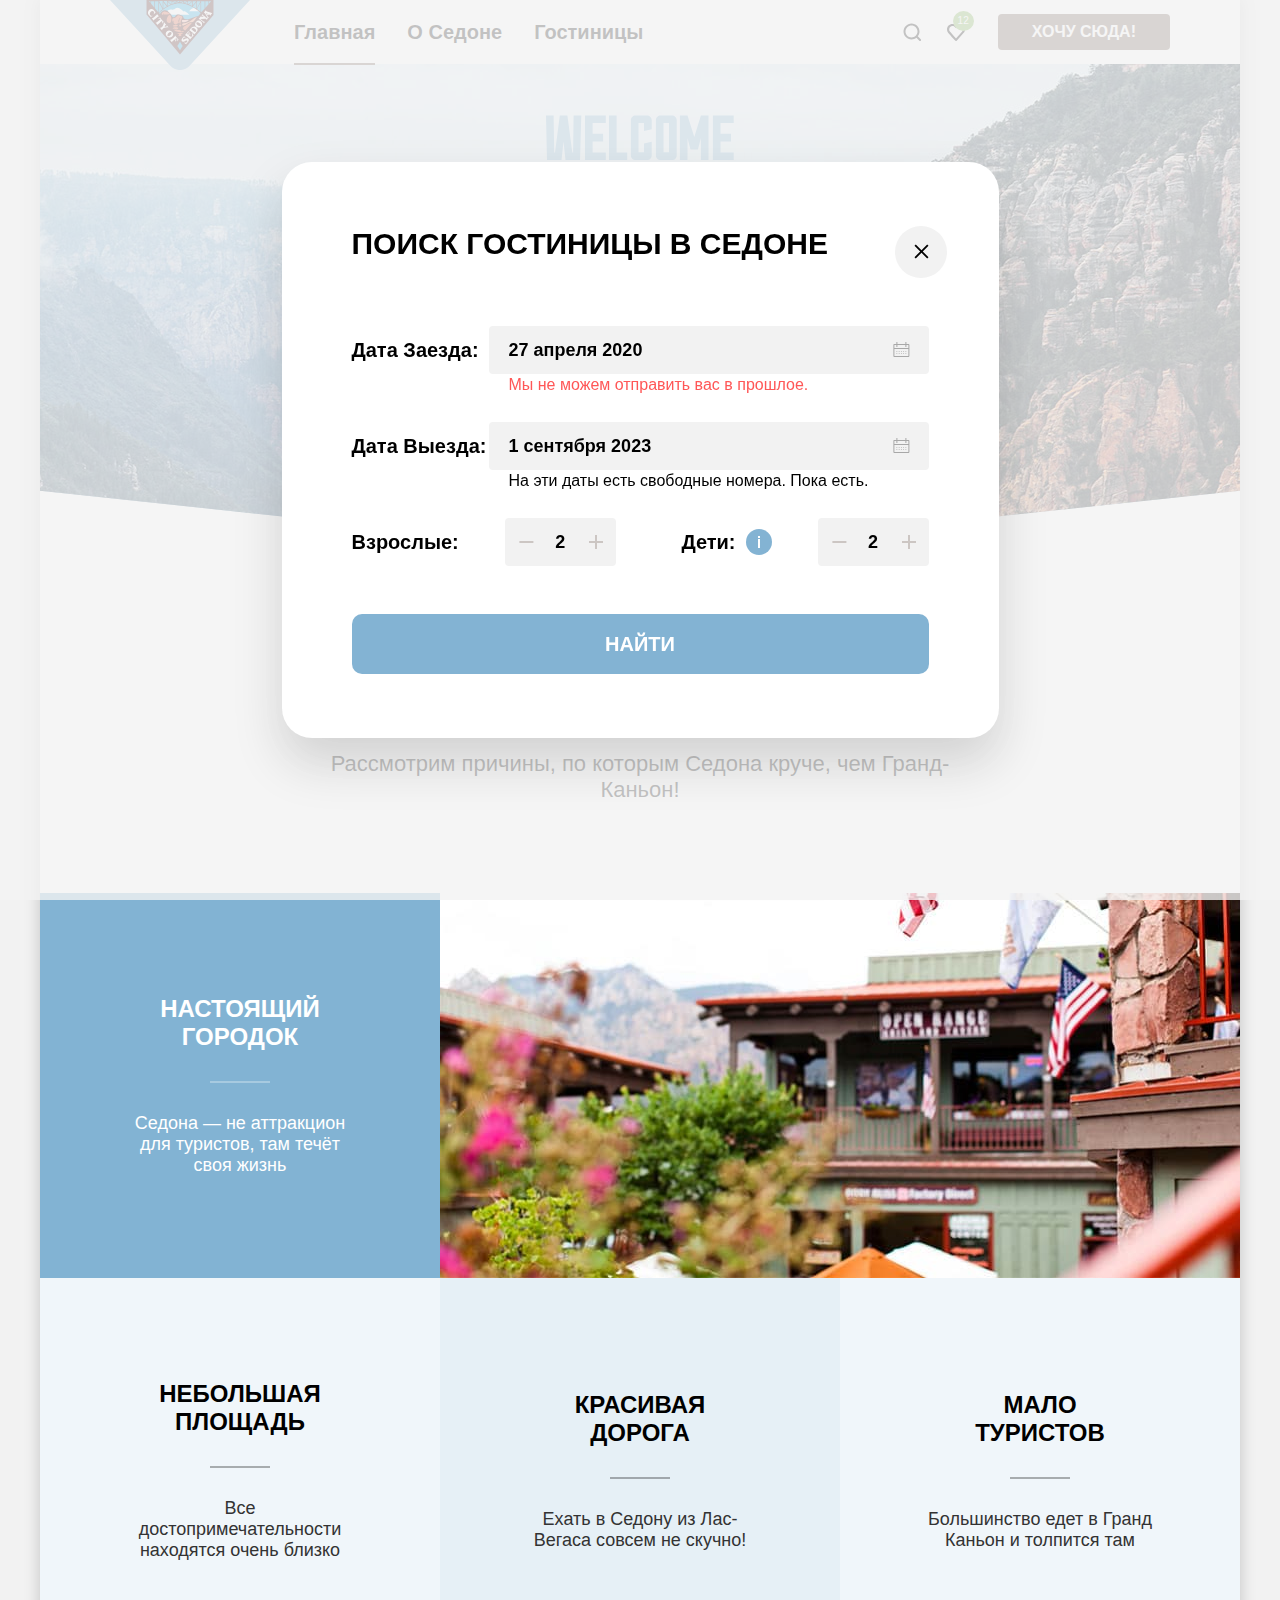
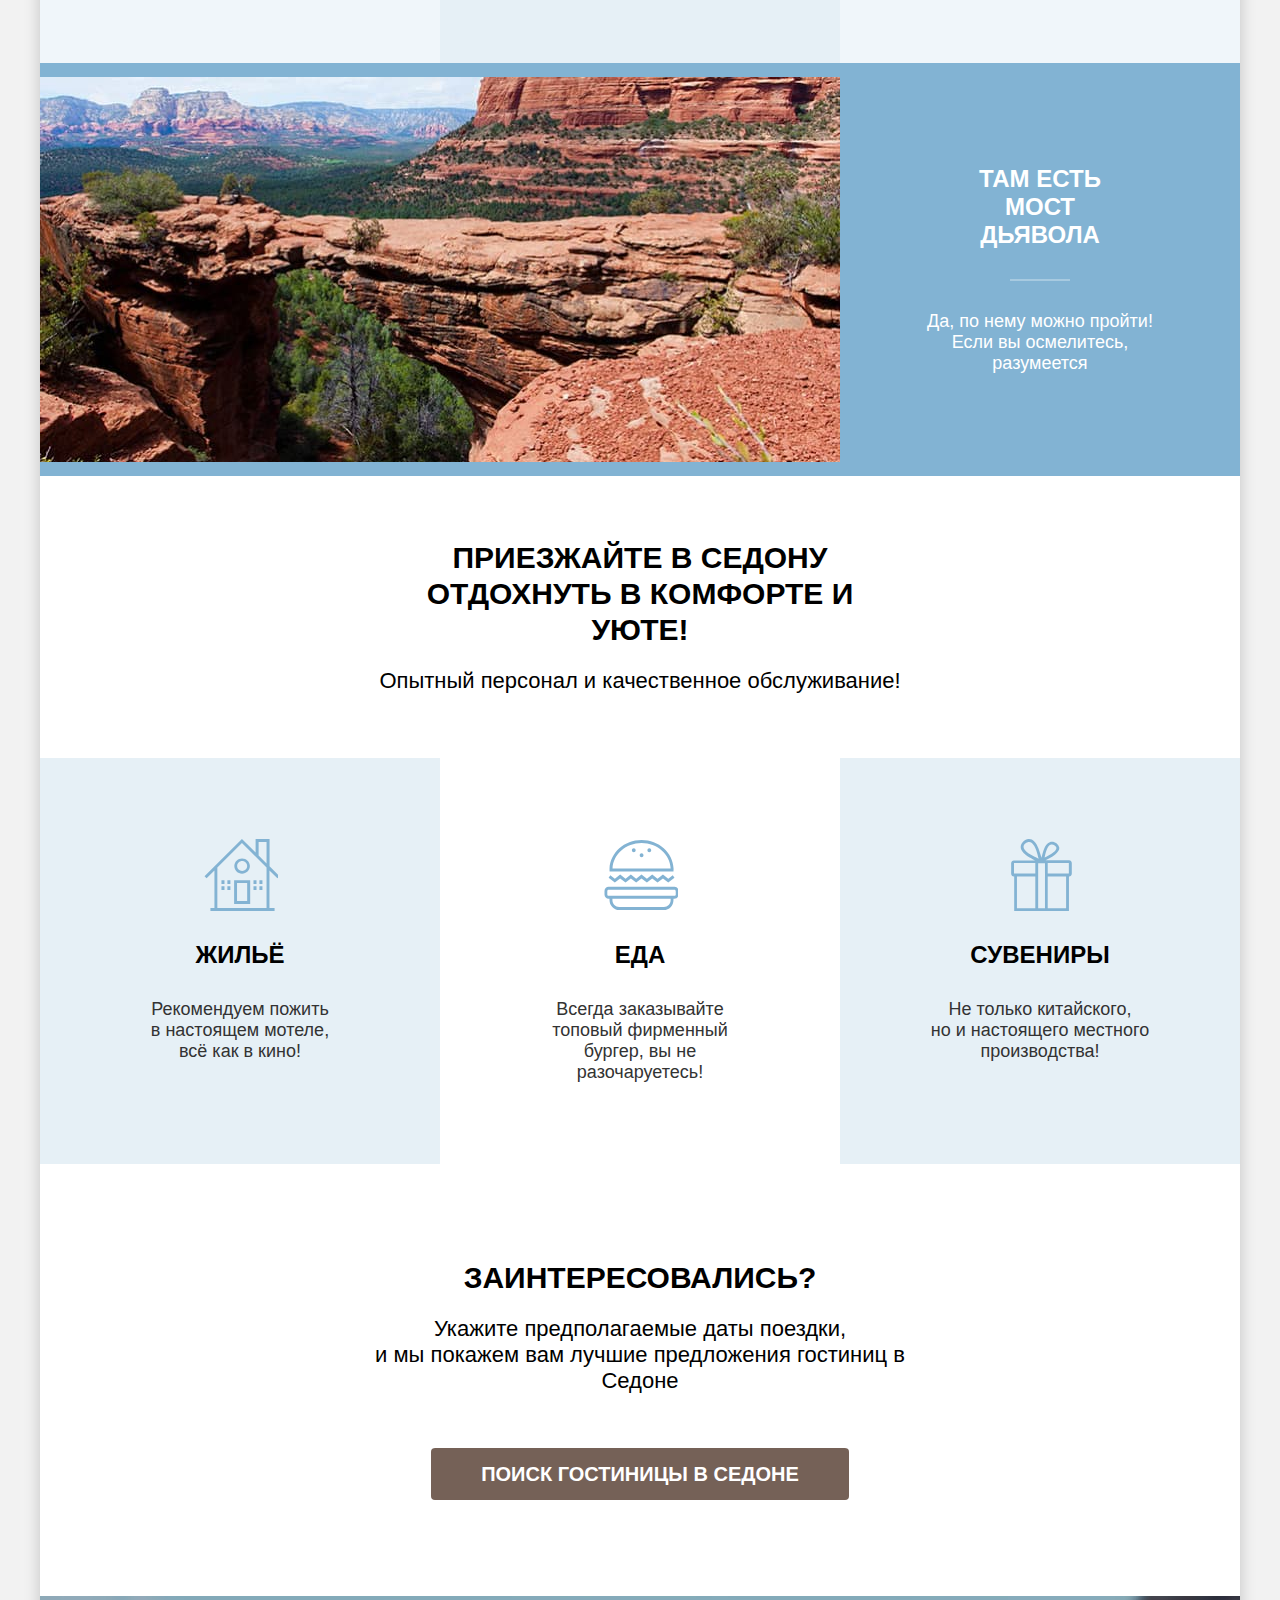
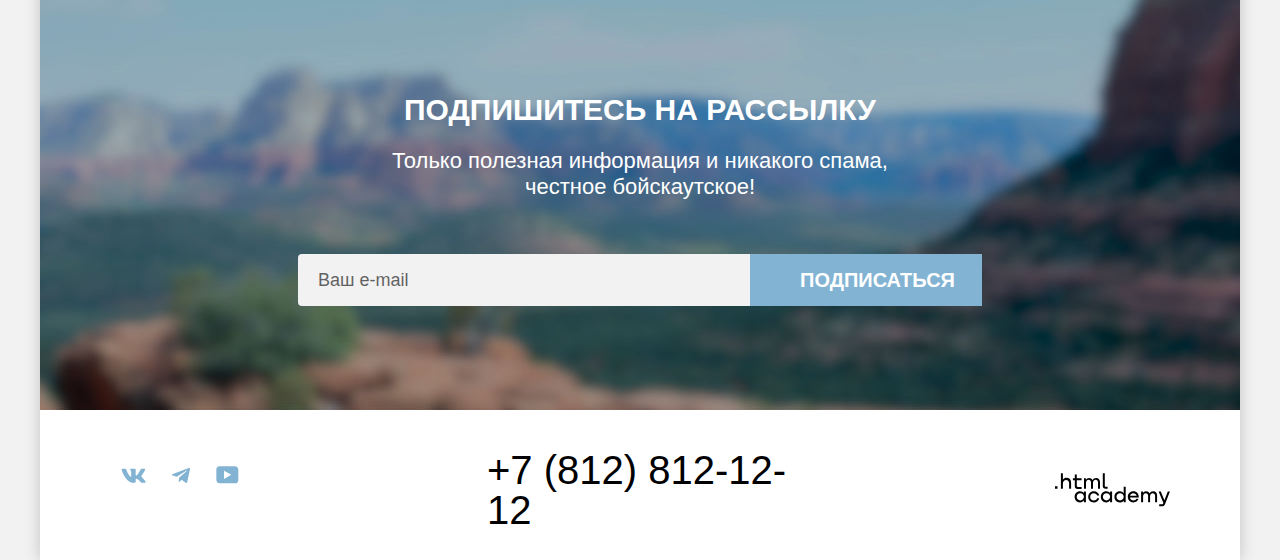
==== commit cd7ed071: "Merge pull request #5 from HomerSimpsonj/master" ====
--- a/index.html
+++ b/index.html
@@ -231,16 +231,16 @@
 
               <fieldset class="fild-group">
                 <legend class="visually-hidden">Количество детей</legend>
-                <div class="number-children-label">
-                  <label for="children-quantity"></label>
-                  <span class="children-label form-label-icon">Дети:
+                <div class="number-children-label form-label-icon">
+                  <span class="form-label">
+                    <label for="children-quantity"> Дети:</label>
                     <span class="tooltip">
                       <button class="tooltip-toggle" type="button" aria-labelledby="tooltip-label-date">
                         <svg class="tooltip-icon" xmlns="http://www.w3.org/2000/svg" width="2" height="12" fill="none" viewBox="0 0 2 12"><path fill="#fff" fill-rule="evenodd" d="M0 0h2v2H0V0Zm2 12H0V3h2v9Z" clip-rule="evenodd"/></svg>
                       </button>
-                      <span class="tooltip-text">
-                        <span class="tooltip-figure" role="tooltip" id="tooltip-label-date"></span>
-                        Укажите количество детей, которые будут с вами, возраст которых от 6 до 18 лет. Дети до 6 лет размещаются бесплатно.
+                      <span class="tooltip-text" role="tooltip" id="tooltip-label-date">
+                        <span class="tooltip-figure"></span>
+                          Укажите количество детей, которые будут с вами, возраст которых от 6 до 18 лет. Дети до 6 лет размещаются бесплатно.
                       </span>
                     </span>
                   </span>
--- a/styles/styles.css
+++ b/styles/styles.css
@@ -1262,9 +1262,9 @@
   display: flex;
 }
 /* Модальное окно */
-.modal-container-close {
+/* .modal-container-close {
   display: none;
-}
+} */
 /* ///////////////////// */
 .modal {
   position: relative;
@@ -1334,6 +1334,11 @@
   line-height: 24px;
   text-transform: capitalize;
   position: relative;
+}
+.form-label {
+  padding-right: 46px;
+  display: flex;
+  align-items: center;
 }
 .fild-booking-date {
   box-sizing: border-box;
@@ -1453,7 +1458,7 @@
   text-transform: uppercase;
 }
 .tooltip {
-  position: absolute;
+  display: block;
 }
 .tooltip-toggle {
   display: block;
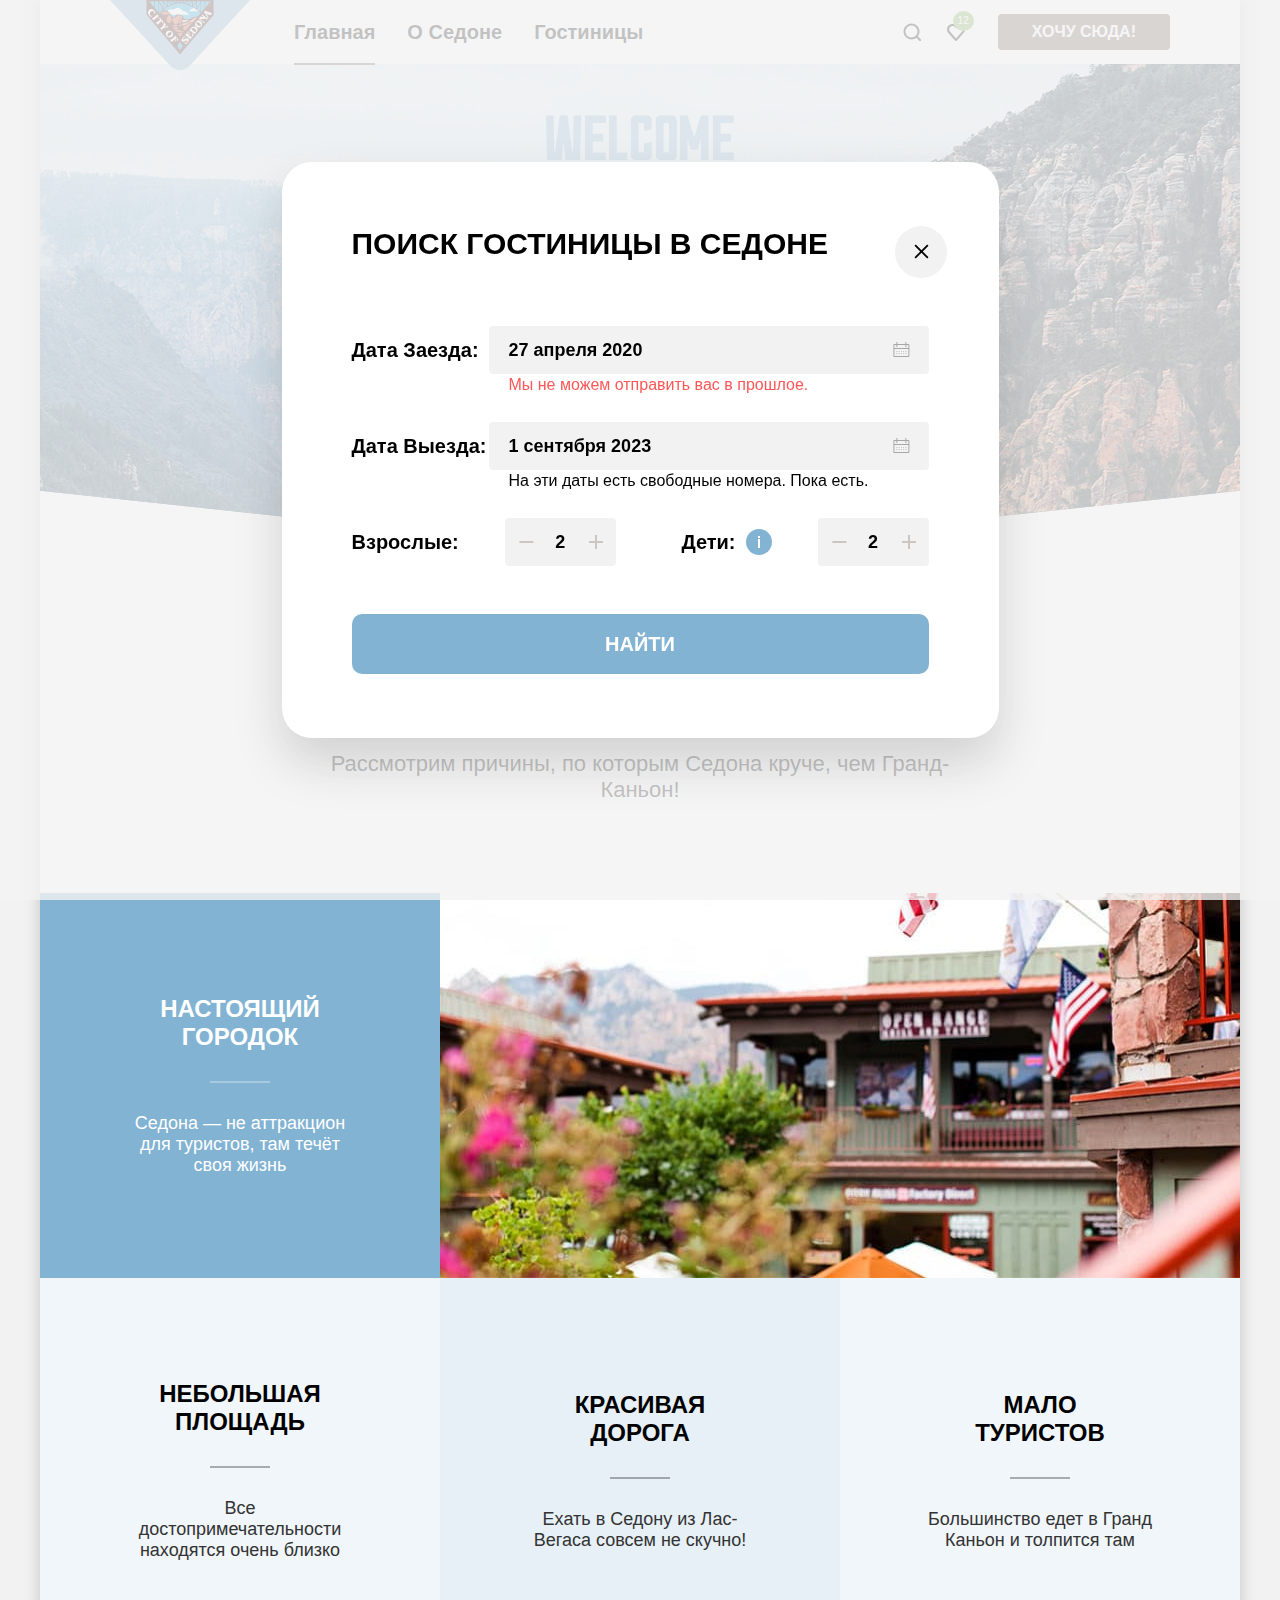
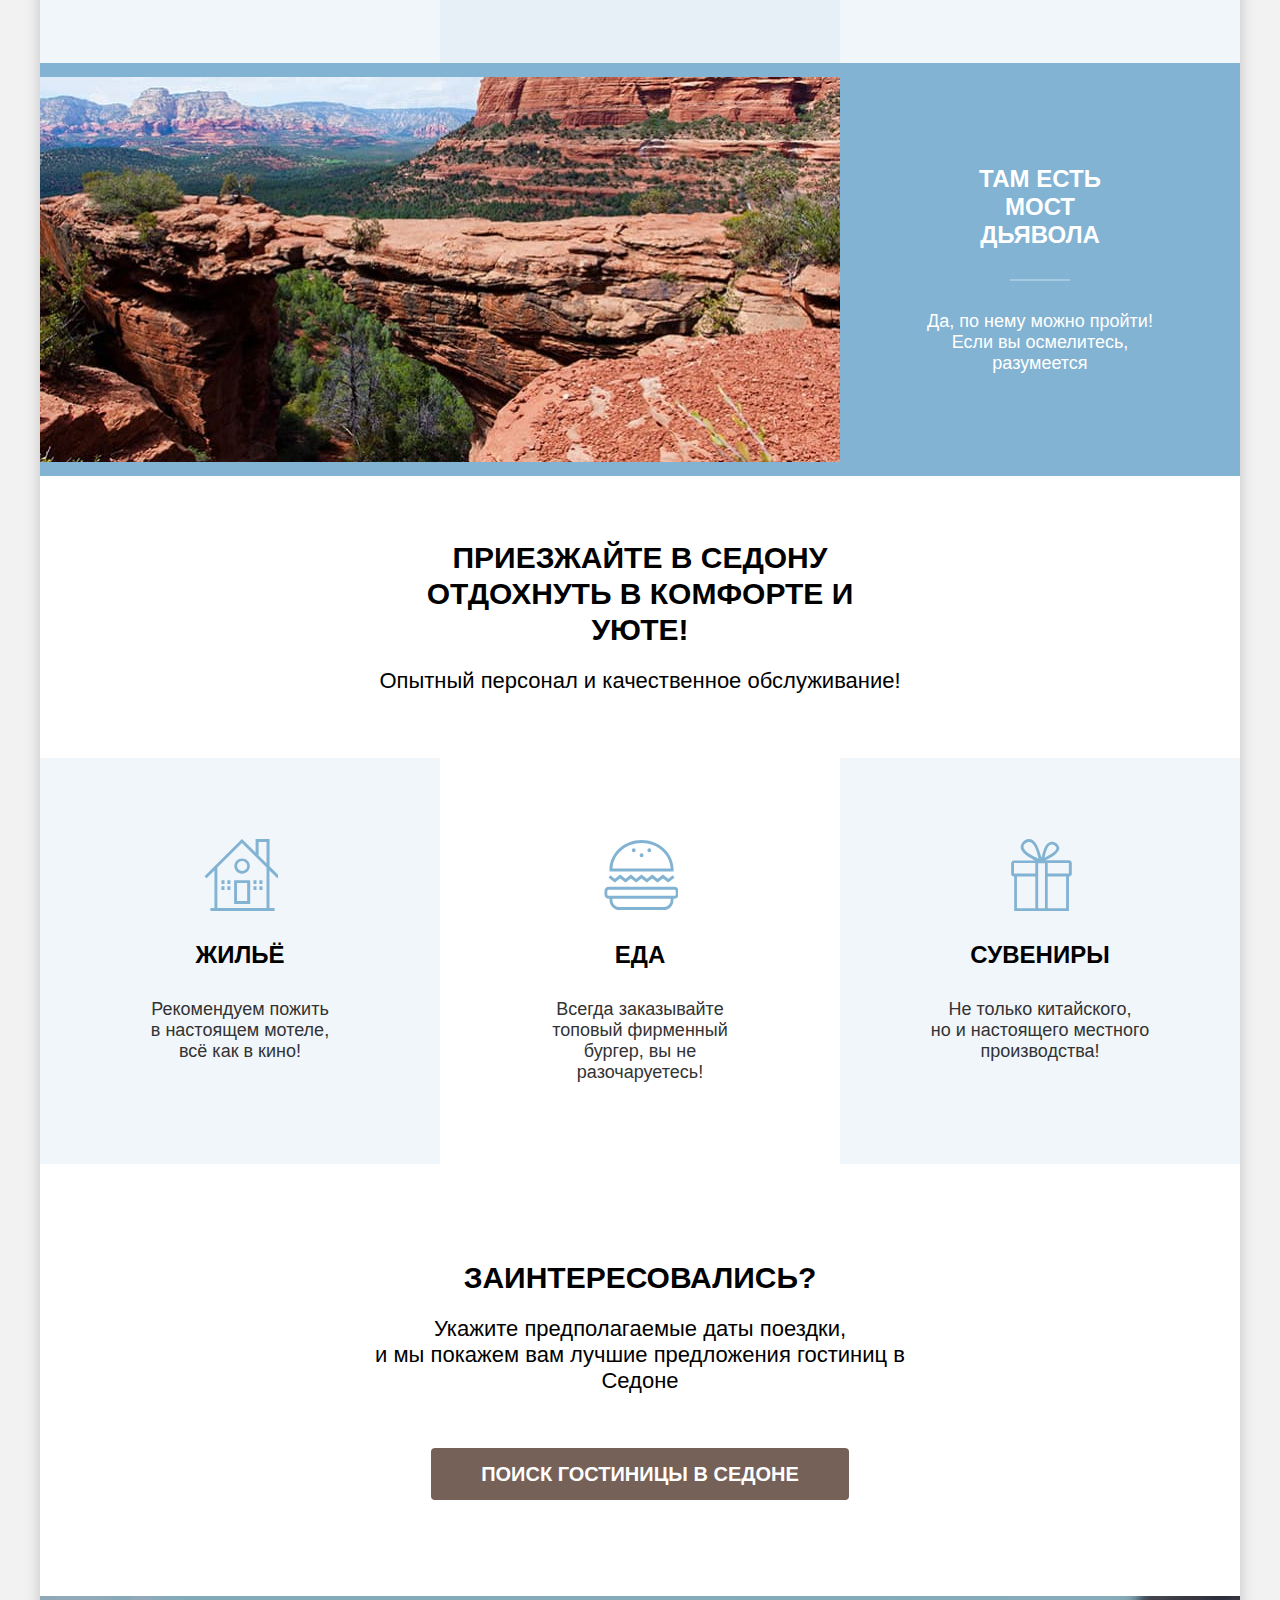
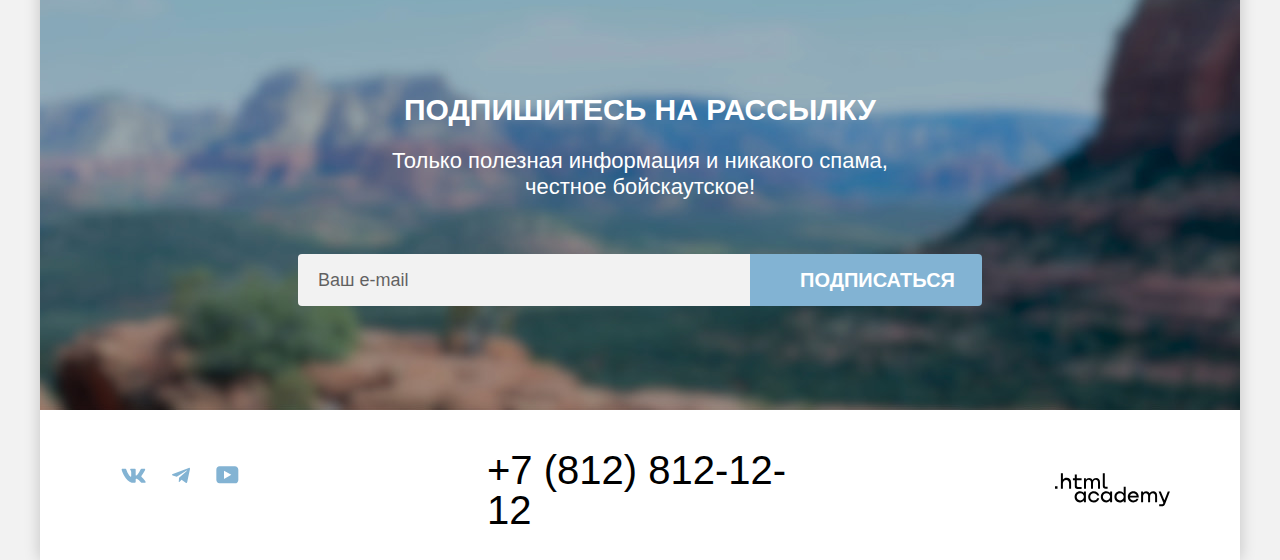
==== commit 59e53e34: "fix final" ====
--- a/index.html
+++ b/index.html
@@ -178,6 +178,7 @@
             <a href="tel:+78128121212" class="phone-link">+7 (812) 812-12-12</a>
           </div>
           <a href="https://htmlacademy.ru/" class="footer-logo-link">
+            <span class="visually-hidden">Онлайн школа htmlacademy</span>
             <svg class="academy-logo" aria-hidden="true" focusable="false" xmlns="http://www.w3.org/2000/svg" width="115" height="34" fill="none" viewBox="0 0 115 34"><path d="M0 13.256v2.6h2.5v-2.6H0ZM11.6 4.856c-1.6 0-2.8.7-3.6 1.7h-.1v-6.2h-2v15.5h2v-5.3c0-2.1 1.3-3.6 3.3-3.6 1.8 0 2.9 1.4 2.9 3.2v5.7h2v-6.1c.1-3-1.8-4.9-4.5-4.9ZM26.6 5.156h-4.8v-3.7h-2v3.8h-1.9v2h1.9v6c0 1.7 1 2.7 2.7 2.7h4.1v-2h-3.7c-.7 0-1.1-.4-1.1-1.1v-5.7h4.8v-2ZM41.1 4.956c-1.6 0-2.9.8-3.5 2.1h-.1c-.6-1.2-1.8-2.1-3.4-2.1-1.4 0-2.5.8-3.1 1.8h-.1v-1.6H29v10.6h2v-5.4c0-2 1-3.5 2.6-3.5 1.5 0 2.4 1 2.4 2.6v6.3h2v-5.6c0-2.4 1.4-3.3 2.6-3.3 1.5 0 2.4 1 2.4 2.6v6.3h2v-6.5c.1-2.5-1.4-4.3-3.9-4.3ZM47.8 13.056c0 1.7 1 2.7 2.8 2.7h2v-2h-1.7c-.7 0-1.1-.4-1.1-1.1V.356h-2v12.7ZM28.9 20.056c-.9-1.1-2.2-1.8-3.9-1.8-3.1 0-5.4 2.3-5.4 5.6s2.3 5.6 5.4 5.6c1.8 0 3-.8 3.8-1.9h.1v1.6h2v-10.6h-2v1.5Zm-3.6 7.4c-2.2 0-3.6-1.6-3.6-3.6s1.4-3.6 3.6-3.6 3.6 1.6 3.6 3.6c0 1.9-1.4 3.6-3.6 3.6ZM44.2 22.356c-.5-2.4-2.6-4.1-5.4-4.1-3.4 0-5.6 2.5-5.6 5.6 0 3.1 2.2 5.6 5.6 5.6 2.8 0 4.9-1.8 5.4-4.2h-2.1c-.4 1.3-1.7 2.3-3.3 2.3-2.2 0-3.6-1.6-3.6-3.6s1.4-3.6 3.6-3.6c1.6 0 2.8 1 3.3 2.2h2.1v-.2ZM55.1 20.056c-.9-1.1-2.2-1.8-3.9-1.8-3.1 0-5.4 2.3-5.4 5.6s2.3 5.6 5.4 5.6c1.8 0 3-.8 3.8-1.9h.1v1.6h2v-10.6h-2v1.5Zm-3.6 7.4c-2.2 0-3.6-1.6-3.6-3.6s1.4-3.6 3.6-3.6 3.6 1.6 3.6 3.6c0 1.9-1.5 3.6-3.6 3.6ZM68.7 20.156c-.9-1.1-2.2-1.9-3.9-1.9-3.1 0-5.4 2.3-5.4 5.6s2.2 5.6 5.4 5.6c1.7 0 3-.8 3.8-1.8h.1v1.5h2v-15.4h-2v6.4Zm-3.6 7.3c-2.2 0-3.6-1.6-3.6-3.6s1.4-3.6 3.6-3.6 3.6 1.6 3.6 3.6c-.1 2-1.5 3.6-3.6 3.6ZM78.3 18.256c-3.3 0-5.5 2.5-5.5 5.6 0 3 2.1 5.6 5.5 5.6 2.5 0 4.5-1.3 5.2-3.6h-2.1c-.5 1-1.6 1.6-3 1.6-1.9 0-3.3-1.3-3.4-2.9h8.8c.2-3.6-2-6.3-5.5-6.3Zm0 1.9c1.7 0 3 1 3.3 2.6h-6.5c.3-1.5 1.5-2.6 3.2-2.6ZM98.2 18.256c-1.6 0-2.9.8-3.6 2h-.1c-.6-1.2-1.8-2-3.4-2-1.4 0-2.5.7-3.1 1.8v-1.5h-1.9v10.6h2v-5.4c0-2 1-3.4 2.6-3.5 1.5 0 2.4 1 2.4 2.6v6.3h2v-5.6c0-2.4 1.4-3.3 2.6-3.3 1.5 0 2.4 1 2.4 2.6v6.3h2v-6.5c.1-2.6-1.4-4.4-3.9-4.4ZM109.4 27.356l-3.6-8.9h-2.2l4.8 11.6c-.3.9-.7 1.2-1.7 1.2h-2.5v2h2.5c1.8 0 2.8-.8 3.5-2.6l4.7-12.2h-2.1l-3.4 8.9Z"/></svg>
             <span class="visually-hidden">Школа html academy</span>
           </a>
@@ -187,7 +188,7 @@
 
     <div class="modal-container modal-container-close">
       <div class="modal modal-auth">
-        <button class="modal-button-close">
+        <button class="modal-button-close" type="button">
           <span class="visually-hidden">Закрыть</span>
           <svg xmlns="http://www.w3.org/2000/svg" width="20" height="20" fill="none" viewBox="0 0 20 20"><path fill="#000" d="M17.49 4.783 16.198 3.49l-5.707 5.707-5.708-5.707L3.49 4.783l5.708 5.708-5.708 5.707 1.293 1.293 5.708-5.708 5.707 5.708 1.293-1.293-5.708-5.707 5.708-5.708Z"/></svg>
         </button>
@@ -215,21 +216,25 @@
               <span class="warning-input message">На эти даты есть свободные номера. Пока есть.</span>
             </fieldset>
             <div class="quantity-human-wraper">
-              <fieldset class="fild-group">
+              <fieldset class="fild-group-quantity">
                 <legend class="visually-hidden">Количество взрослых</legend>
                 <label class="number-adalts-label" for="adalts-quantity">
-                  <span class="adalts-label">Взрослые:</span>
-                  <input class="number-adalts" type="number" id="adalts-quantity" value="2">
+                  Взрослые:
                 </label>
-                <button class="button-minus" type="button">
-                  <svg xmlns="http://www.w3.org/2000/svg" width="20" height="20" fill="none" viewBox="0 0 20 20"><path class="minus-icon" d="M3.393 9v2h14V9h-14Z"/></svg>
-                </button>
-                <button class="button-plus" type="button">
-                  <svg xmlns="http://www.w3.org/2000/svg" width="14" height="14" fill="none" viewBox="0 0 14 14"><path class="pluse-icon" d="M14 6H8V0H6v6H0v2h6v6h2V8h6V6Z"/></svg>
-                </button>
+                  <div class="input-wraper">
+                    <input class="number-adalts" type="number" name="quantity-adalts" id="adalts-quantity" value="2">
+                    <button class="button-minus" type="button">
+                      <span class="visually-hidden">Уменьшить количество взрослых на одну единицу</span>
+                      <svg xmlns="http://www.w3.org/2000/svg" width="20" height="20" fill="none" viewBox="0 0 20 20"><path class="minus-icon" d="M3.393 9v2h14V9h-14Z"/></svg>
+                    </button>
+                    <button class="button-plus" type="button">
+                      <span class="visually-hidden">Увеличить количество взрослых на одну единицу</span>
+                      <svg xmlns="http://www.w3.org/2000/svg" width="14" height="14" fill="none" viewBox="0 0 14 14"><path class="pluse-icon" d="M14 6H8V0H6v6H0v2h6v6h2V8h6V6Z"/></svg>
+                    </button>
+                  </div>
               </fieldset>
 
-              <fieldset class="fild-group">
+              <fieldset class="fild-group-quantity">
                 <legend class="visually-hidden">Количество детей</legend>
                 <div class="number-children-label form-label-icon">
                   <span class="form-label">
@@ -240,18 +245,24 @@
                       </button>
                       <span class="tooltip-text" role="tooltip" id="tooltip-label-date">
                         <span class="tooltip-figure"></span>
+                        <span class="text-wraper">
                           Укажите количество детей, которые будут с вами, возраст которых от 6 до 18 лет. Дети до 6 лет размещаются бесплатно.
+                        </span>
                       </span>
                     </span>
                   </span>
-                  <input class="number-children" type="number" id="children-quantity" value="2">
-                </div>
-                  <button class="button-minus" type="button">
-                    <svg xmlns="http://www.w3.org/2000/svg" width="20" height="20" fill="none" viewBox="0 0 20 20"><path class="minus-icon" d="M3.393 9v2h14V9h-14Z"/></svg>
-                  </button>
-                  <button class="button-plus" type="button">
-                    <svg xmlns="http://www.w3.org/2000/svg" width="14" height="14" fill="none" viewBox="0 0 14 14"><path class="pluse-icon" d="M14 6H8V0H6v6H0v2h6v6h2V8h6V6Z"/></svg>
-                  </button>
+                  <div class="input-wraper">
+                    <input class="number-children" type="number" name="quantity-children" id="children-quantity" value="2">
+                    <button class="button-minus" type="button">
+                      <span class="visually-hidden">Уменьшить количество детей на одну единицу</span>
+                      <svg xmlns="http://www.w3.org/2000/svg" width="20" height="20" fill="none" viewBox="0 0 20 20"><path class="minus-icon" d="M3.393 9v2h14V9h-14Z"/></svg>
+                    </button>
+                    <button class="button-plus" type="button">
+                      <span class="visually-hidden">Увеличить количество детей на одну единицу</span>
+                      <svg xmlns="http://www.w3.org/2000/svg" width="14" height="14" fill="none" viewBox="0 0 14 14"><path class="pluse-icon" d="M14 6H8V0H6v6H0v2h6v6h2V8h6V6Z"/></svg>
+                    </button>
+                  </div>
+                </div>
               </fieldset>
             </div>
             <button class="submit-booking-btn" type="submit">Найти</button>
--- a/styles/styles.css
+++ b/styles/styles.css
@@ -177,10 +177,10 @@
 .hero {
   padding-top: 51px;
   padding-bottom: 82px;
-  background-image: url("../images/index_background.jpg");
+  background-image: url("../images/index-background.jpg");
   background-size: cover;
   background-repeat: no-repeat;
-  background-color: #82B3D3;
+  background-color: #2d566f;
   clip-path: polygon(50% 0%, 100% 0, 100% 88%, 79% 93.5%, 79% 88.5%, 50% 100%, 21% 88.5%, 21% 93.5%, 0 88%, 0 0);
 }
 .welcome-image {
@@ -218,7 +218,7 @@
   flex-wrap: wrap;
 }
 .advantages-item {
-  background-color: #83B3D31F;
+  background-color: rgba(131, 179, 211, 0.12);
   width: 400px;
 }
 .advantages-background {
@@ -270,7 +270,7 @@
   display: block;
   margin: 0 auto;
   margin-bottom: 30px;
-  background-image: url("../images/advantage_icon1.svg");
+  background-image: url("../images/advantage-icon1.svg");
   background-repeat: no-repeat;
   width: 75px;
   height: 72px;
@@ -280,7 +280,7 @@
   display: block;
   margin: 0 auto;
   margin-bottom: 30px;
-  background-image: url("../images/advantage_icon2.svg");
+  background-image: url("../images/advantage-icon2.svg");
   background-repeat: no-repeat;
   width: 75px;
   height: 72px;
@@ -290,7 +290,7 @@
   display: block;
   margin: 0 auto;
   margin-bottom: 30px;
-  background-image: url("../images/advantage_icon3.svg");
+  background-image: url("../images/advantage-icon3.svg");
   background-repeat: no-repeat;
   width: 75px;
   height: 72px;
@@ -301,8 +301,11 @@
 .invitation-item-wraper .advantages-description {
   margin-top: 0;
 }
-.background-modified {
-  background-color: #83B3D333;
+.advantages-list .background-modified {
+  background-color: rgba(131, 179, 211, 0.2)
+}
+.advantages-invitation-list .background-modified {
+  background-color: rgba(131, 179, 211, 0.12);
 }
 .advantages-title {
   font-size: 24px;
@@ -377,11 +380,11 @@
 }
 /* subscrible-section */
 .subscrible {
-  background-color: #82B3D3;
+  background-color: #2d566f;
   color: #ffffff;
 }
 .subscrible.background {
-  background-image: url("../images/subscribe_background.jpg");
+  background-image: url("../images/subscribe-background.jpg");
   background-size: cover;
   background-repeat: no-repeat;
 }
@@ -427,6 +430,7 @@
   background-color: #82B3D3;
   border: none;
   padding: 8px 50px;
+  border-radius: 0 4px 4px 0;
   display: inline-block;
 }
 /* footer */
@@ -634,8 +638,8 @@
   opacity: 0.3;
 }
 .catalog-filter {
-  background-color: #82B3D3;
-  background-image: url("../images/filter_background.jpg");
+  background-color: #2d566f;
+  background-image: url("../images/filter-background.jpg");
   background-size: cover;
   background-repeat: no-repeat;
   color: #ffffff;
@@ -666,7 +670,7 @@
   right: 10px;
   width: 7px;
   height: 10px;
-  background-image: url("../images/bread_crumbs_arrow.svg");
+  background-image: url("../images/bread-crumbs-arrow.svg");
   background-repeat: no-repeat;
   background-position: center;
 }
@@ -770,8 +774,18 @@
 .label-text:hover {
   opacity: 0.6;
 }
+.label-text:hover .control-mark,
+.label-text:hover .control-mark-radio {
+  opacity: 0.6;
+  box-shadow: 0 4px 4px rgba(0, 0, 0, 0.25);
+}
 .label-text:active {
   opacity: 0.3;
+}
+.label-text:active .control-mark,
+.label-text:active .control-mark-radio {
+  opacity: 0.3;
+  box-shadow: 0 4px 4px rgba(0, 0, 0, 0.25);
 }
 .label-text:has(input[disabled]) {
   opacity: 0.3;
@@ -783,6 +797,7 @@
   height: 20px;
   outline: 3px solid #83B3D3;
   border-radius: 4px;
+  box-shadow: 0 4px 4px rgba(0, 0, 0, 0.25);
 }
 .control-input[type="checkbox"]:checked + .control-mark::before,
 .control-input[type="checkbox"]:checked + .control-mark::after {
@@ -1009,17 +1024,17 @@
   outline: none;
 }
 .sorting-plate {
-  background-image: url("../images/sorting_plate.svg");
+  background-image: url("../images/sorting-plate.svg");
   background-repeat: no-repeat;
   background-position: center;
 }
 .sorting-slideshow {
-  background-image: url("../images/sorting_slideshow.svg");
+  background-image: url("../images/sorting-slideshow.svg");
   background-repeat: no-repeat;
   background-position: center;
 }
 .sorting-list{
-  background-image: url("../images/sorting_list.svg");
+  background-image: url("../images/sorting-list.svg");
   background-repeat: no-repeat;
   background-position: center;
 }
@@ -1045,7 +1060,7 @@
   padding-right: 35px;
   margin-right: 70px;
   appearance: none;
-  background-image: url("../images/down_arrow.svg");
+  background-image: url("../images/down-arrow.svg");
   background-repeat: no-repeat;
   background-position: right 20px center;
 }
@@ -1313,6 +1328,15 @@
   padding: 0;
   margin: 0;
 }
+.fild-group-quantity {
+  display: flex;
+  position: relative;
+  align-items: center;
+  gap: 46px;
+  border: none;
+  padding: 0;
+  margin: 0;
+}
 .modal-form {
   display: flex;
   flex-direction: column;
@@ -1320,6 +1344,7 @@
 }
 .quantity-human-wraper {
   display: flex;
+  align-items: center;
   justify-content: space-between;
   column-gap: 20px;
 }
@@ -1352,7 +1377,7 @@
   font-size: 18px;
   font-weight: 700;
   line-height: 24px;
-  padding: 12px 20px;
+  padding: 12px 37px 12px 20px;
 }
 .fild-booking-date::placeholder {
   opacity: 0.6;
@@ -1475,7 +1500,7 @@
   display: block;
   width: 100%;
 }
-.tooltip-text {
+.tooltip-text-wrpaer {
   display: none;
   box-sizing: border-box;
   position: absolute;
@@ -1492,6 +1517,33 @@
   z-index: 1;
   box-shadow: 0 15px 30px 0 rgba(0, 0, 0, 0.30);
 }
+.tooltip-text {
+  display: none;
+  box-sizing: border-box;
+  position: absolute;
+  background-color: #333333;
+  color: #ffffff;
+  font-size: 16px;
+  font-weight: 400;
+  text-transform: none;
+  line-height: 20px;
+  padding: 15px 18px 18px 22px;
+  width: 256px;
+  border-radius: 10px;
+  transform: translateX(-104px) translateY(15px);
+  z-index: 1;
+  box-shadow: 0 15px 30px 0 rgba(0, 0, 0, 0.30);
+}
+.text-wraper {
+  display: block;
+  min-width: 216px;
+  min-height: 110px;
+  max-height: 200px;
+  overflow: scroll;
+}
+.input-wraper {
+  position: relative;
+}
 .tooltip-toggle:hover + .tooltip-text,
 .tooltip-toggle:focus + .tooltip-text {
   display: block;
@@ -1525,6 +1577,14 @@
   background-color: #E6E6E6;
 }
 .fild-booking-date:focus {
+  outline: none;
+  background-color: #F2F2F2;
+}
+.fild-booking-date:focus:not(:focus-visible) {
+  outline: none;
+  background-color: #F2F2F2;
+}
+.fild-booking-date:focus-visible {
   outline: 3px solid #83B3D3;
   background-color: #E6E6E6;
 }
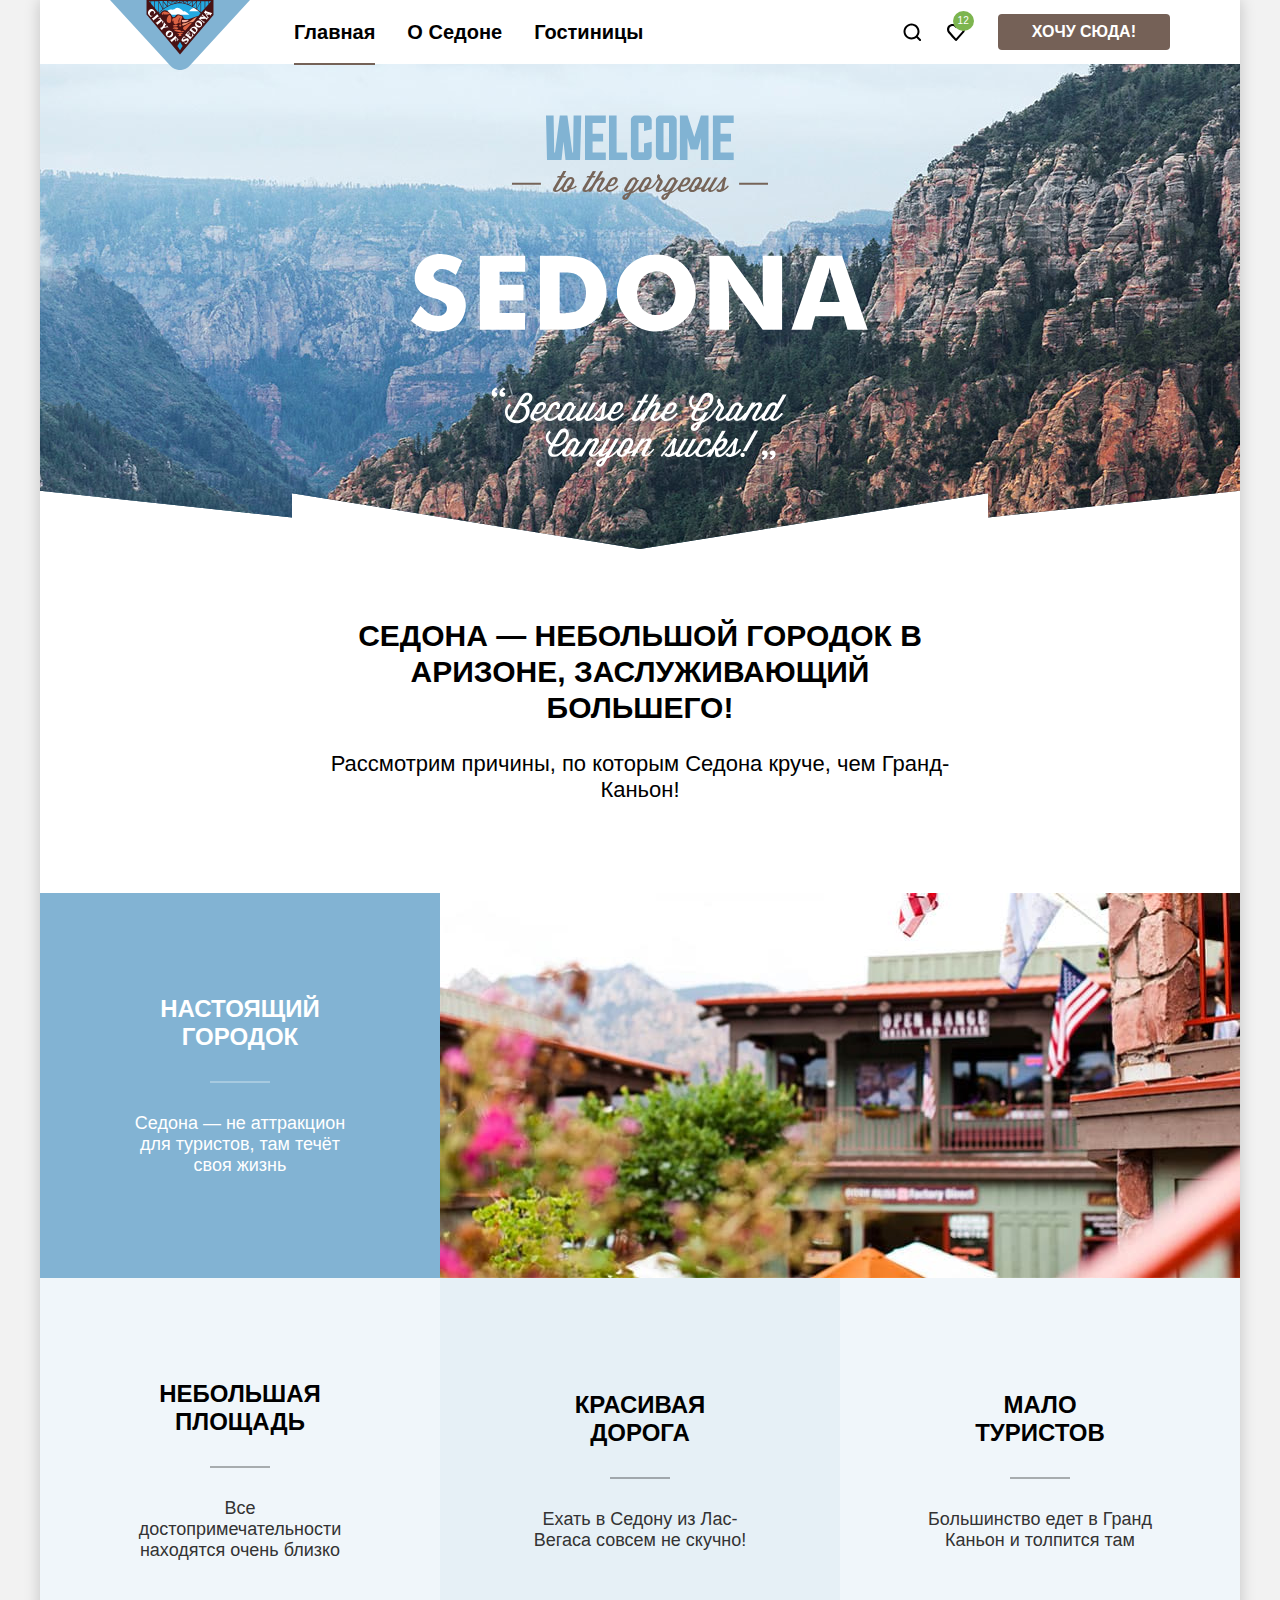
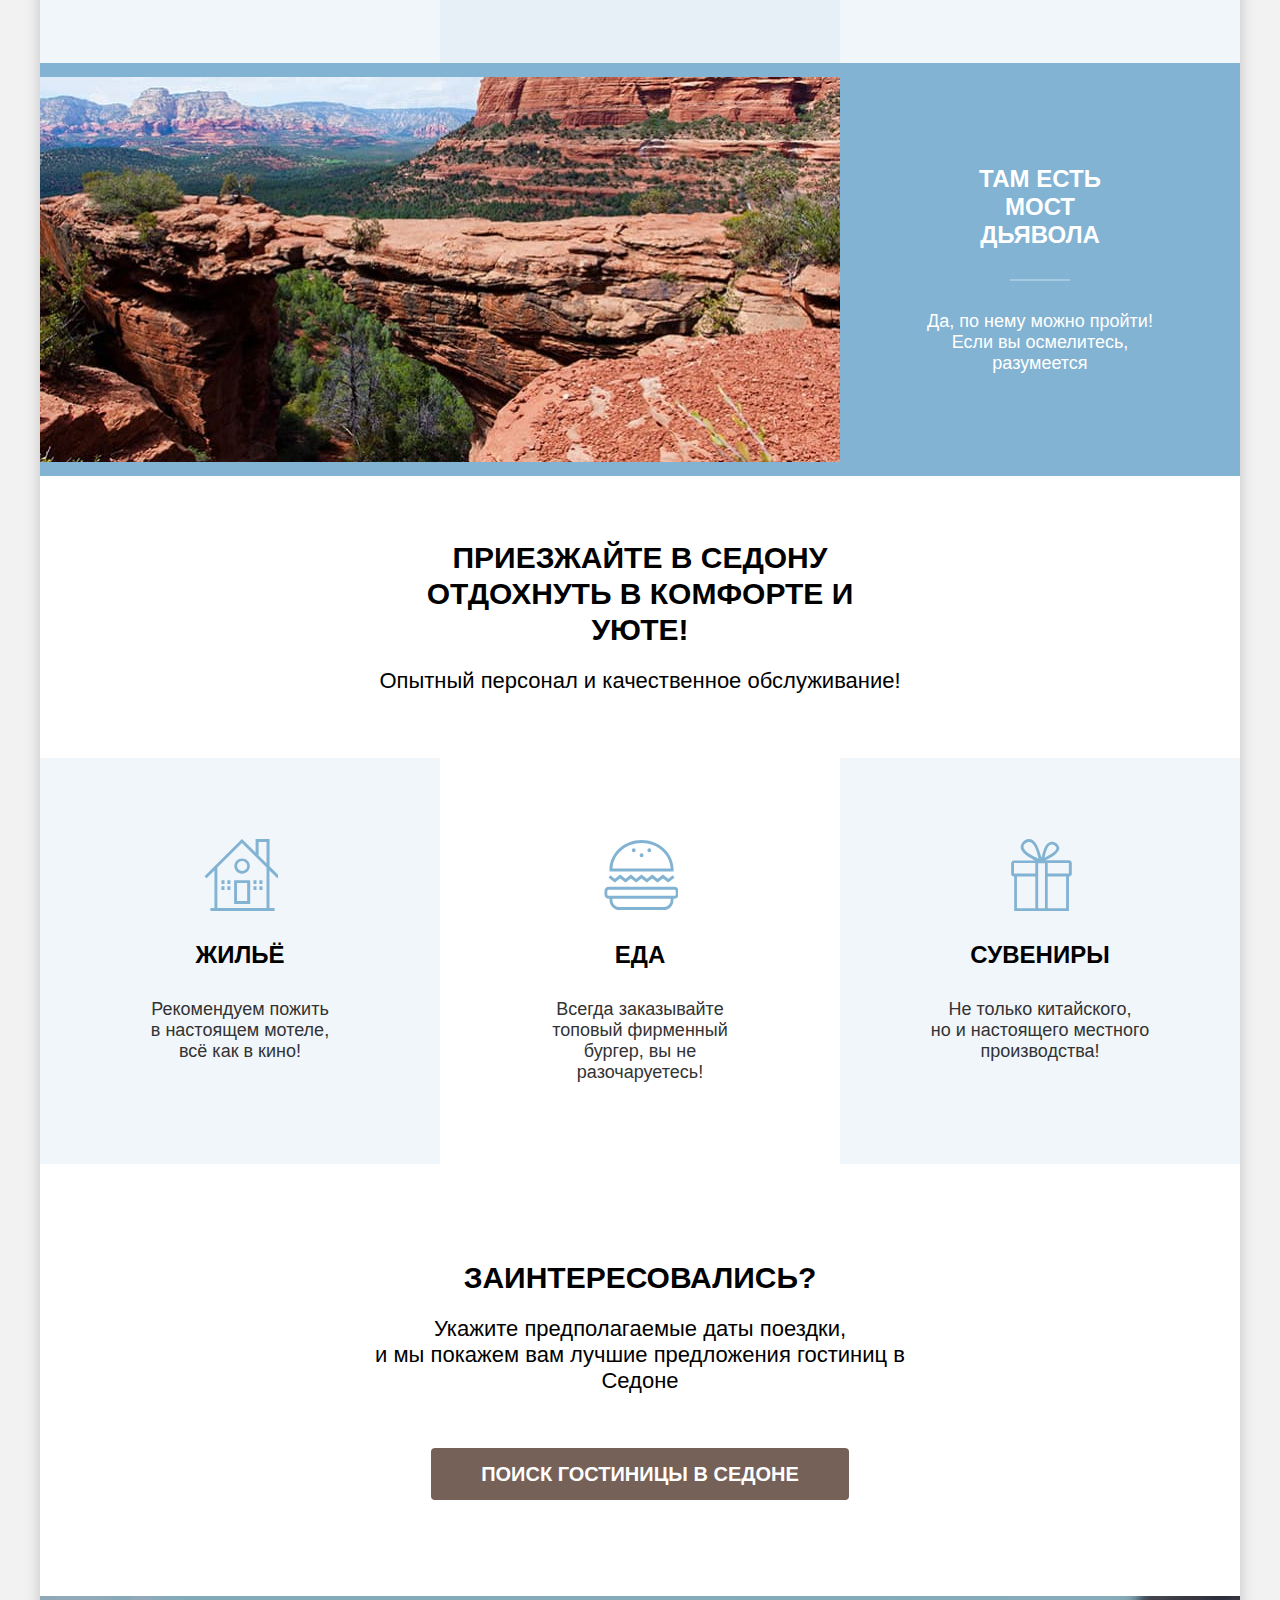
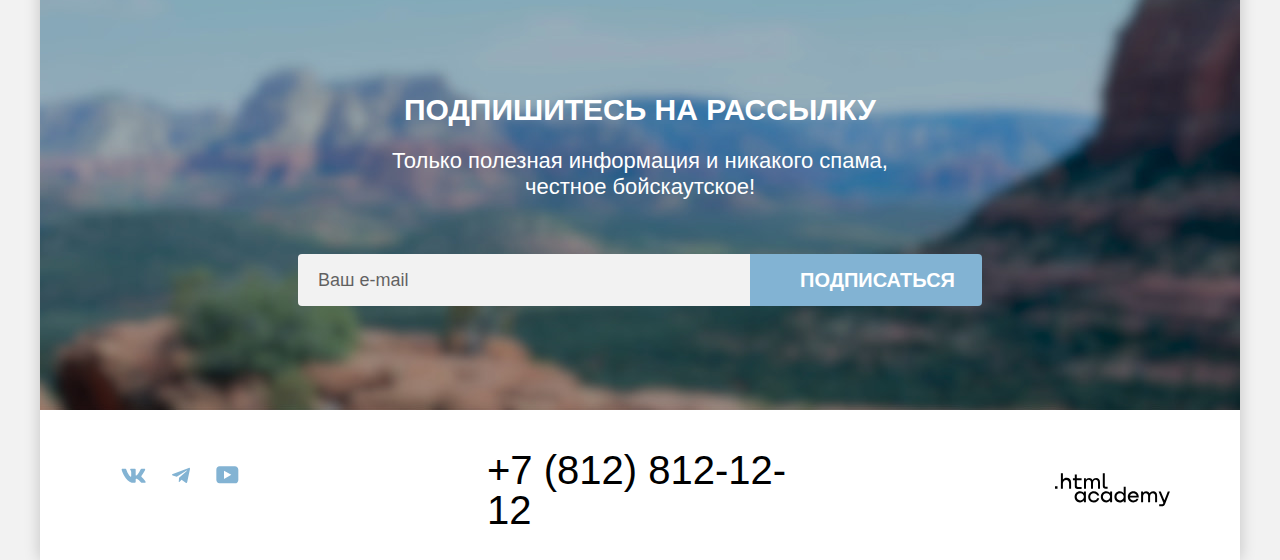
==== commit adc5854f: "fix10" ====
--- a/index.html
+++ b/index.html
@@ -201,7 +201,7 @@
               <label class="fild-group-label" for="label-arrival">
                 <span class="input-label">Дата заезда:</span>
                 <span class="input-icon"><svg xmlns="http://www.w3.org/2000/svg" width="17" height="15" fill="none" viewBox="0 0 17 15"><path fill="#000" d="M6.143 10c.3 0 .5-.2.5-.5s-.2-.5-.5-.5-.5.2-.5.5.2.5.5.5Z"/><path fill="#000" d="M15.393 2h-2V0h-1v2h-8V0h-1v2h-2c-.6 0-1 .4-1 1v11c0 .5.4 1 1 1h14c.5 0 1-.5 1-1V3c0-.6-.5-1-1-1Zm0 12h-14V7h14v7Zm-14-8V3h2v2h1V3h8v2h1V3h2v3h-14Z"/><path fill="#000" d="M8.393 10c.3 0 .5-.2.5-.5s-.2-.5-.5-.5-.5.2-.5.5.2.5.5.5ZM10.643 10c.3 0 .5-.2.5-.5s-.2-.5-.5-.5-.5.2-.5.5.2.5.5.5ZM6.143 11c-.3 0-.5.2-.5.5s.2.5.5.5.5-.2.5-.5-.2-.5-.5-.5ZM3.893 10c.3 0 .5-.2.5-.5s-.2-.5-.5-.5-.5.2-.5.5.2.5.5.5ZM3.893 11c-.3 0-.5.2-.5.5s.2.5.5.5.5-.2.5-.5-.2-.5-.5-.5ZM8.393 11c-.3 0-.5.2-.5.5s.2.5.5.5.5-.2.5-.5-.2-.5-.5-.5ZM10.643 11c-.3 0-.5.2-.5.5s.2.5.5.5.5-.2.5-.5-.2-.5-.5-.5ZM12.893 10c.3 0 .5-.2.5-.5s-.2-.5-.5-.5-.5.2-.5.5.2.5.5.5ZM12.893 11c-.3 0-.5.2-.5.5s.2.5.5.5.5-.2.5-.5-.2-.5-.5-.5Z"/></svg></span>
-                <input class="fild-booking-date" name="arrival date" type="text" id="label-arrival" value="27 апреля 2020" placeholder="Укажите дату" required>
+                <input class="fild-booking-date" name="arrival date" type="text" id="label-arrival" placeholder="Укажите дату" required>
               </label>
               <span class="warning-input message-error">Мы не можем отправить вас в прошлое.</span>
             </fieldset>
@@ -211,7 +211,7 @@
               <label class="fild-group-label" for="label-departure">
                 <span class="input-label">Дата выезда:</span>
                 <span class="input-icon"><svg xmlns="http://www.w3.org/2000/svg" width="17" height="15" fill="none" viewBox="0 0 17 15"><path fill="#000" d="M6.143 10c.3 0 .5-.2.5-.5s-.2-.5-.5-.5-.5.2-.5.5.2.5.5.5Z"/><path fill="#000" d="M15.393 2h-2V0h-1v2h-8V0h-1v2h-2c-.6 0-1 .4-1 1v11c0 .5.4 1 1 1h14c.5 0 1-.5 1-1V3c0-.6-.5-1-1-1Zm0 12h-14V7h14v7Zm-14-8V3h2v2h1V3h8v2h1V3h2v3h-14Z"/><path fill="#000" d="M8.393 10c.3 0 .5-.2.5-.5s-.2-.5-.5-.5-.5.2-.5.5.2.5.5.5ZM10.643 10c.3 0 .5-.2.5-.5s-.2-.5-.5-.5-.5.2-.5.5.2.5.5.5ZM6.143 11c-.3 0-.5.2-.5.5s.2.5.5.5.5-.2.5-.5-.2-.5-.5-.5ZM3.893 10c.3 0 .5-.2.5-.5s-.2-.5-.5-.5-.5.2-.5.5.2.5.5.5ZM3.893 11c-.3 0-.5.2-.5.5s.2.5.5.5.5-.2.5-.5-.2-.5-.5-.5ZM8.393 11c-.3 0-.5.2-.5.5s.2.5.5.5.5-.2.5-.5-.2-.5-.5-.5ZM10.643 11c-.3 0-.5.2-.5.5s.2.5.5.5.5-.2.5-.5-.2-.5-.5-.5ZM12.893 10c.3 0 .5-.2.5-.5s-.2-.5-.5-.5-.5.2-.5.5.2.5.5.5ZM12.893 11c-.3 0-.5.2-.5.5s.2.5.5.5.5-.2.5-.5-.2-.5-.5-.5Z"/></svg></span>
-                <input class="fild-booking-date" name="date departure" type="text" id="label-departure" value="1 сентября 2023" placeholder="Укажите дату" required>
+                <input class="fild-booking-date" name="date departure" type="text" id="label-departure" placeholder="Укажите дату" required>
               </label>
               <span class="warning-input message">На эти даты есть свободные номера. Пока есть.</span>
             </fieldset>
--- a/styles/styles.css
+++ b/styles/styles.css
@@ -1196,13 +1196,12 @@
 }
 .stars {
   margin: 0;
-  padding: 0;
+  padding: 10px 0;
 }
 .stars::before {
   content: "";
   display: block;
   height: 17px;
-  margin: 10px 0;
   background-image: url("../images/ball-stars.svg");
   background-repeat: space no-repeat;
   background-size: contain;
@@ -1277,9 +1276,9 @@
   display: flex;
 }
 /* Модальное окно */
-/* .modal-container-close {
+.modal-container-close {
   display: none;
-} */
+}
 /* ///////////////////// */
 .modal {
   position: relative;
@@ -1577,16 +1576,10 @@
   background-color: #E6E6E6;
 }
 .fild-booking-date:focus {
-  outline: none;
+  background-color: #E6E6E6;
+}
+.fild-booking-date:not(:placeholder-shown) {
   background-color: #F2F2F2;
-}
-.fild-booking-date:focus:not(:focus-visible) {
-  outline: none;
-  background-color: #F2F2F2;
-}
-.fild-booking-date:focus-visible {
-  outline: 3px solid #83B3D3;
-  background-color: #E6E6E6;
 }
 .fild-error {
   color: #FF5757;
